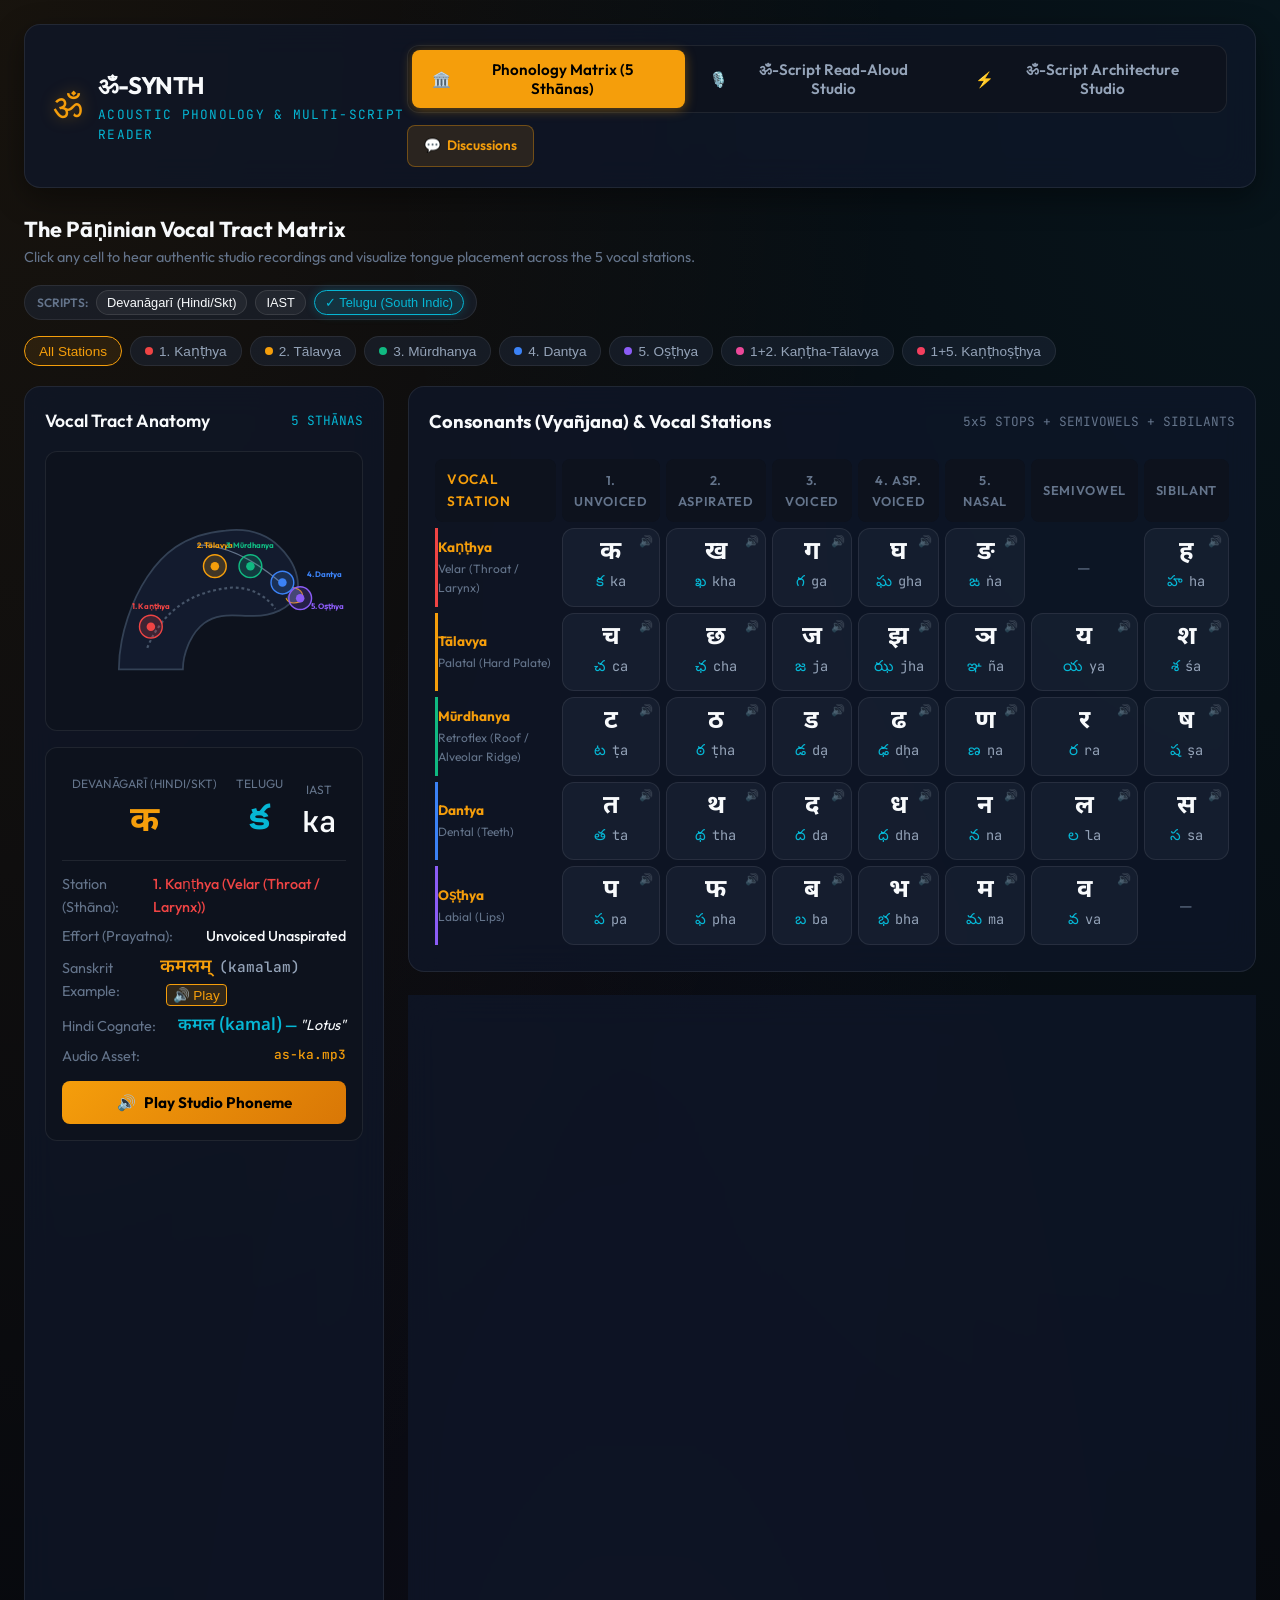
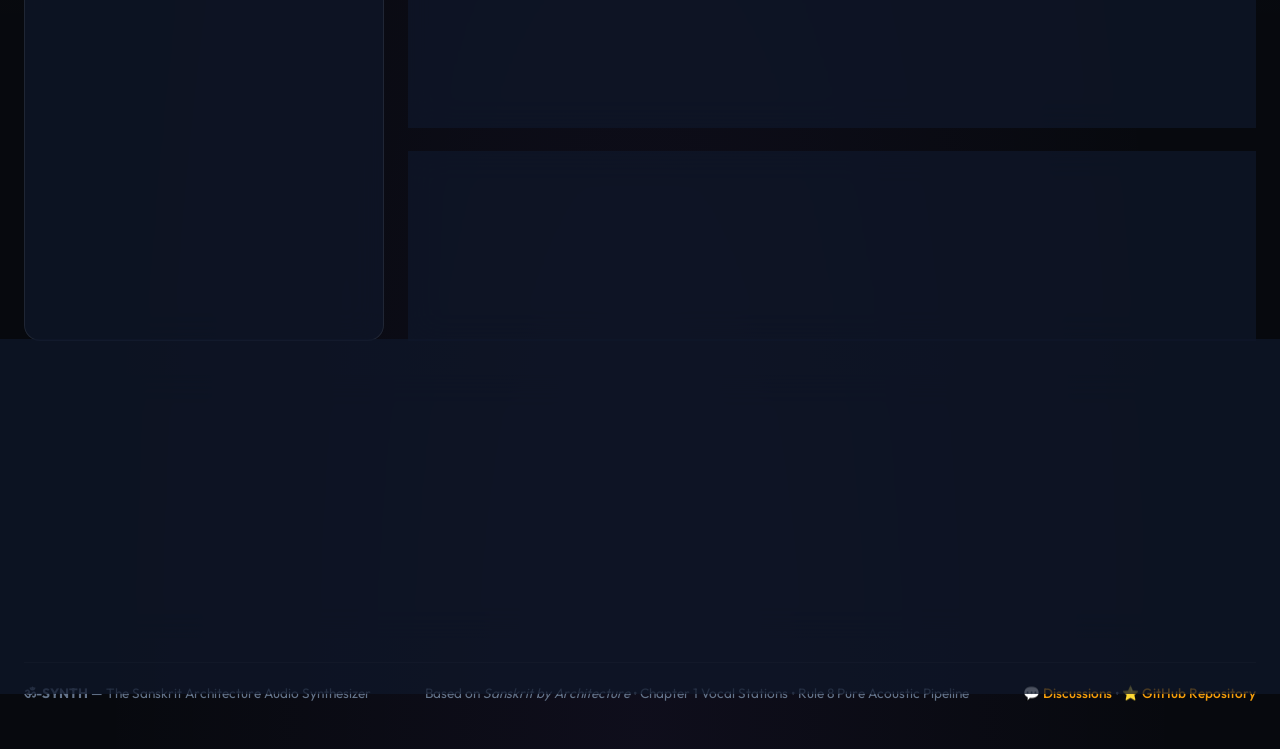
==== index.html @ 2d3863fd "Standardize multi-script ribbons to pure middle dot (·) matching ॐ-Script book specification" ====
<!DOCTYPE html>
<html lang="en">
<head>
  <meta charset="UTF-8">
  <meta name="viewport" content="width=device-width, initial-scale=1.0">
  <title>ॐ-SYNTH // The Sanskrit Acoustic Synthesizer & Multi-Script Studio</title>
  <meta name="description" content="State-of-the-art interactive Sanskrit Phonology Matrix and ॐ-Script Read-Aloud Speech Synthesizer with real-time Devanāgarī, Telugu, IAST, English, and Hindi synchrony.">
  <link rel="icon" type="image/svg+xml" href="data:image/svg+xml,<svg xmlns='http://www.w3.org/2000/svg' viewBox='0 0 100 100'><rect width='100' height='100' rx='20' fill='%230a0e17'/><text x='50%' y='68%' font-size='56' text-anchor='middle' fill='%23f59e0b' font-family='sans-serif' font-weight='bold'>ॐ</text></svg>">
  <meta property="og:type" content="website">
  <meta property="og:title" content="ॐ-SYNTH // The Sanskrit Acoustic Synthesizer">
  <meta property="og:description" content="Interactive Pāṇinian Phonology Matrix and continuous ॐ-Script Read-Aloud Speech Synthesizer with real-time multi-script synchrony.">
  <meta property="og:image" content="qr_om_synth_300dpi.png">
  <meta name="twitter:card" content="summary_large_image">
  <link rel="manifest" href="manifest.json">
  <meta name="theme-color" content="#f59e0b">
  <link rel="stylesheet" href="style.css?v=2.3.3">
</head>

<body>

  <div class="app-container">

    <!-- Top Navigation Header -->
    <header class="app-header">
      <div class="brand-wrapper">
        <div class="brand-symbol">ॐ</div>
        <div>
          <h1 class="brand-title">ॐ-SYNTH</h1>
          <div class="brand-tag">Acoustic Phonology & Multi-Script Reader</div>
        </div>
      </div>

      <!-- Mode Switcher & Community Discussions -->
      <div class="header-nav-group">
        <nav class="nav-tabs" aria-label="App Navigation">
          <button class="tab-btn active" data-target="matrix-panel" id="tab-matrix-btn">
            <span>🏛️</span> Phonology Matrix (5 Sthānas)
          </button>
          <button class="tab-btn" data-target="studio-panel" id="tab-studio-btn">
            <span>🎙️</span> ॐ-Script Read-Aloud Studio
          </button>
          <button class="tab-btn" data-target="translator-panel" id="tab-translator-btn">
            <span>⚡</span> ॐ-Script Architecture Studio
          </button>
        </nav>
        <a href="#community-section" class="community-header-link" title="Jump to Community Discussions & Reader Feedback">
          <span>💬</span> Discussions
        </a>
      </div>
    </header>

    <!-- ===================================================================== -->
    <!-- MODE 1: PHONOLOGY MATRIX & VOCAL TRACT                                -->
    <!-- ===================================================================== -->
    <main id="matrix-panel" class="tab-panel active">
      
      <!-- Sthāna Filter Bar & Script Display Toggles -->
      <div class="matrix-header-bar">
        <div>
          <h2 style="font-size: 1.35rem; font-weight: 700;">The Pāṇinian Vocal Tract Matrix</h2>
          <p style="color: var(--text-dim); font-size: 0.9rem;">
            Click any cell to hear authentic studio recordings and visualize tongue placement across the 5 vocal stations.
          </p>
        </div>

        <div style="display: flex; gap: 16px; align-items: center; flex-wrap: wrap;">
          <!-- Script Display Toggles -->
          <div class="script-toggle-group">
            <span style="font-size: 0.75rem; color: var(--text-dim); font-weight: 600; text-transform: uppercase;">Scripts:</span>
            <button class="script-chip locked active">Devanāgarī (Hindi/Skt)</button>
            <button class="script-chip locked active">IAST</button>
            <button class="script-chip toggle active" id="toggle-telugu-btn">
              <span id="telugu-toggle-check">✓</span> Telugu (South Indic)
            </button>
          </div>

          <div class="sthana-filters" id="sthana-filters-container">
            <!-- Populated by app.js -->
          </div>
        </div>
      </div>

      <!-- Main Matrix Two-Column Grid -->
      <div class="matrix-layout-grid">
        
        <!-- Left: Anatomical Visualizer & Selected Phoneme HUD -->
        <aside class="anatomy-card">
          <div class="anatomy-header">
            <h3 class="anatomy-title">Vocal Tract Anatomy</h3>
            <span style="font-size: 0.8rem; color: var(--accent-cyan); font-family: var(--font-mono);">5 STHĀNAS</span>
          </div>

          <!-- Interactive SVG Stage -->
          <div class="vocal-tract-stage" id="vocal-tract-stage">
            <!-- Rendered by app.js -->
          </div>

          <!-- Active Phoneme Inspector -->
          <div class="selected-phoneme-hud">
            <div class="hud-glyphs">
              <div class="glyph-badge">
                <div class="glyph-label">Devanāgarī (Hindi/Skt)</div>
                <div class="glyph-val-deva" id="hud-val-deva">क</div>
              </div>
              <div class="glyph-badge" id="hud-telugu-badge">
                <div class="glyph-label">Telugu</div>
                <div class="glyph-val-telugu" id="hud-val-telugu">క</div>
              </div>
              <div class="glyph-badge">
                <div class="glyph-label">IAST</div>
                <div class="glyph-val-iast" id="hud-val-iast">ka</div>
              </div>
            </div>

            <div class="hud-details">
              <div class="hud-row">
                <span class="hud-k">Station (Sthāna):</span>
                <span class="hud-v" id="hud-sthana-name">1. Kaṇṭhya</span>
              </div>
              <div class="hud-row">
                <span class="hud-k">Effort (Prayatna):</span>
                <span class="hud-v" id="hud-phoneme-type">Unvoiced Unaspirated</span>
              </div>
              <div class="hud-row" id="hud-skt-word-row" style="display:none; align-items:center;">
                <span class="hud-k">Sanskrit Example:</span>
                <span class="hud-v" id="hud-example-skt"></span>
              </div>
              <div class="hud-row" id="hud-hindi-word-row" style="display:none; align-items:center;">
                <span class="hud-k">Hindi Cognate:</span>
                <span class="hud-v" id="hud-example-hindi" style="color:var(--accent-cyan);font-weight:600;"></span>
              </div>
              <div class="hud-row">
                <span class="hud-k">Audio Asset:</span>
                <span class="hud-v" id="hud-audio-file" style="font-family:var(--font-mono);font-size:0.8rem;color:var(--accent-saffron);">as-ka.mp3</span>
              </div>
            </div>

            <button class="play-sound-btn" id="hud-play-btn">
              <span>🔊</span> Play Studio Phoneme
            </button>
          </div>
        </aside>


        <!-- Right: Tables Section -->
        <section class="tables-wrapper">
          
          <!-- Consonants (Sparśa & Antaḥstha & Ūṣman) -->
          <div class="table-card">
            <div class="table-title-row">
              <h3 class="table-title">Consonants (Vyañjana) & Vocal Stations</h3>
              <span style="font-size: 0.8rem; color: var(--text-dim); font-family: var(--font-mono);">5x5 STOPS + SEMIVOWELS + SIBILANTS</span>
            </div>
            <table class="phonology-table">
              <thead>
                <tr>
                  <th class="station-cell-header">Vocal Station</th>
                  <th>1. Unvoiced</th>
                  <th>2. Aspirated</th>
                  <th>3. Voiced</th>
                  <th>4. Asp. Voiced</th>
                  <th>5. Nasal</th>
                  <th>Semivowel</th>
                  <th>Sibilant</th>
                </tr>
              </thead>
              <tbody id="consonants-table-body">
                <!-- Rendered by app.js -->
              </tbody>
            </table>
          </div>

          <!-- Vowels Table (Svara) -->
          <div class="table-card">
            <div class="table-title-row">
              <h3 class="table-title">Vowels (Svara) & Diphthongs</h3>
              <span style="font-size: 0.8rem; color: var(--text-dim); font-family: var(--font-mono);">SHORT (HRASVA) & LONG (DĪRGHA)</span>
            </div>
            <table class="phonology-table">
              <thead>
                <tr>
                  <th class="station-cell-header">Articulation Point</th>
                  <th>Short (1 Mātrā)</th>
                  <th>Long (2 Mātrās)</th>
                </tr>
              </thead>
              <tbody id="vowels-table-body">
                <!-- Rendered by app.js -->
              </tbody>
            </table>
          </div>

          <!-- Modifiers (Ayogavāhas) -->
          <div class="table-card">
            <div class="table-title-row">
              <h3 class="table-title">Acoustic Modifiers (Ayogavāha)</h3>
              <span style="font-size: 0.8rem; color: var(--text-dim); font-family: var(--font-mono);">RESONANCES</span>
            </div>
            <div id="modifiers-container" style="display: flex; gap: 16px;">
              <!-- Rendered by app.js -->
            </div>
          </div>

        </section>

      </div>
    </main>

    <!-- ===================================================================== -->
    <!-- MODE 2: ॐ-SCRIPT READ-ALOUD STUDIO (KARAOKE SYNTHESIZER)              -->
    <!-- ===================================================================== -->
    <main id="studio-panel" class="tab-panel">
      
      <div class="studio-grid">

        <!-- Left: Control & Input Panel -->
        <aside class="studio-control-card">
          
          <div class="form-group">
            <label class="form-label" for="preset-select">Canonical Presets (Book Chapters)</label>
            <select class="preset-select" id="preset-select">
              <!-- Populated by app.js -->
            </select>
          </div>

          <div class="form-group">
            <label class="form-label" for="om-input-textarea">
              ॐ-Script Input (Carrier Waves + Segmented Morphemes)
            </label>
            <textarea 
              class="om-textarea" 
              id="om-input-textarea" 
              spellcheck="false"
              placeholder="Enter ॐ-script... e.g. him nar·aḥ hūṃ van·am OM gam·ti ॥"
            ></textarea>
          </div>

          <!-- Audio Controls -->
          <div class="audio-controls-row">
            <button class="btn-primary" id="studio-play-btn">
              <span>▶</span> Read Out Loud
            </button>
            <button class="btn-secondary" id="studio-stop-btn">
              <span>⏹</span> Stop
            </button>
          </div>

          <!-- Voice & Mode Selection -->
          <div class="form-group">
            <label class="form-label" for="voice-select">Vocalist Voice (Male / Female)</label>
            <select class="preset-select" id="voice-select">
              <!-- Populated by app.js with [👨 Male] and [👩 Female] badges -->
            </select>
          </div>

          <div class="form-group" style="margin-top: 8px;">
            <label class="form-label" for="gender-select">Vocal Timbre / Gender Tuning</label>
            <select class="preset-select" id="gender-select">
              <option value="auto">🎙️ Automatic Timbre Detection</option>
              <option value="male">👨 Male Vedic Chanting (Deep Resonance · 0.82x)</option>
              <option value="female">👩 Female Vedic Chanting (Clear Harmonic · 1.12x)</option>
            </select>
          </div>

          <!-- Flow & Engine Selection -->
          <div class="form-group">
            <label class="form-label" for="engine-mode-select">Audio Flow / Buffering</label>
            <select class="preset-select" id="engine-mode-select">
              <option value="buffered">🌊 Buffered Stream (Continuous, Super Smooth & Connected)</option>
              <option value="step">⏱️ Step-by-Step Pacing (Discrete Word Analysis)</option>
            </select>
          </div>

          <div class="form-group">
            <label class="form-label" for="bija-mode-select">Carrier Wave (Bīja) Style</label>
            <select class="preset-select" id="bija-mode-select">
              <option value="human">🎙️ Vedic Human Chanting (Voice + Singing Bowl Resonance)</option>
              <option value="bell">🔔 Acoustic Tibetan Singing Bowl (Meditative Chimes)</option>
              <option value="mute">🔇 Speech Only (Bījas Paused / Muted)</option>
            </select>
          </div>


          <!-- Speed & Synthesis Tuning -->
          <div class="sliders-group">
            <div class="slider-row">
              <span style="color:var(--text-muted);font-weight:600;">Pacing / Rate:</span>
              <input type="range" class="slider-input" id="speed-slider" min="0.6" max="1.4" step="0.1" value="1.0">
              <span id="speed-val" style="font-family:var(--font-mono);color:var(--accent-saffron);width:36px;text-align:right;">1.0x</span>
            </div>
            <div class="slider-row" style="margin-top: 8px;">
              <span style="color:var(--text-muted);font-weight:600;">Pitch / Timbre:</span>
              <input type="range" class="slider-input" id="pitch-slider" min="0.5" max="1.3" step="0.05" value="0.85">
              <span id="pitch-val" style="font-family:var(--font-mono);color:var(--accent-cyan);width:36px;text-align:right;">0.85x</span>
            </div>
          </div>


          <!-- Carrier Waves Acoustic Legend -->
          <div class="carrier-legend">
            <div style="font-weight: 600; color: var(--text-muted); text-transform: uppercase; font-size: 0.75rem;">
              Procedural Web Audio Breath Oscillators:
            </div>
            <div class="carrier-chip-row">
              <div class="carrier-tag him">him: 150ms Breath</div>
              <div class="carrier-tag hum">hūṃ: 216Hz Drone</div>
              <div class="carrier-tag om">OM: 136.1Hz Cosmic Chime</div>
              <div class="carrier-tag halt">॥: Bell Halt</div>
            </div>
            <div style="font-weight: 600; color: var(--text-dim); text-transform: uppercase; font-size: 0.72rem; margin-top: 10px;">
              Rhythmic Cadence Delimiters:
            </div>
            <div class="carrier-chip-row" style="margin-top: 4px;">
              <div class="carrier-tag" style="border-style:dotted;" title="Staccato flick: 0.5x duration">. (him.) ½ Mātrā</div>
              <div class="carrier-tag" style="border-style:dashed;" title="Breath wave hold: 1.6x - 2.5x duration">- / ~ Wave Hold</div>
              <div class="carrier-tag" style="border-style:solid;" title="Avagraha multiplier: 2.0x, 3.0x duration">ऽ (हूँऽऽ) Avagraha</div>
            </div>
          </div>

        </aside>

        <!-- Right: Real-Time Multi-Script Karaoke HUD -->
        <section class="karaoke-display-card">
          
          <div class="hud-title-bar">
            <h3 class="hud-title">
              <span>📡</span> Real-Time Multi-Script Karaoke HUD
            </h3>
            <span class="playback-status-badge" id="playback-status-badge">STANDBY</span>
          </div>

          <!-- Ribbon 1: ॐ-Script Blueprint -->
          <div class="ribbon-section">
            <div class="ribbon-label">
              <span>1. ॐ-Script Mathematical Blueprint (Track Separation)</span>
              <span style="color:var(--accent-saffron);">RULE 8: ZERO SANDHI</span>
            </div>
            <div class="ribbon-tokens" id="ribbon-om-tokens"></div>
          </div>

          <!-- Ribbon 2: Devanāgarī Surface Script -->
          <div class="ribbon-section">
            <div class="ribbon-label">
              <span>2. Devanāgarī Script (Surface Form)</span>
              <span style="color:var(--text-dim);">CLASSICAL SANSKRIT</span>
            </div>
            <div class="ribbon-tokens" id="ribbon-deva-tokens"></div>
          </div>

          <!-- Ribbon 3: Telugu Surface Script -->
          <div class="ribbon-section">
            <div class="ribbon-label">
              <span>3. Telugu Script (No Vattulu Clusters)</span>
              <span style="color:var(--accent-cyan);">SOUTH INDIC INTERFACE</span>
            </div>
            <div class="ribbon-tokens" id="ribbon-telugu-tokens"></div>
          </div>

          <!-- Ribbon 4: Roman IAST Script -->
          <div class="ribbon-section">
            <div class="ribbon-label">
              <span>4. Roman IAST Phonetic Alignment</span>
              <span style="color:var(--text-dim);">INTERNATIONAL PHONETICS</span>
            </div>
            <div class="ribbon-tokens" id="ribbon-iast-tokens"></div>
          </div>

          <!-- Syntactic Grammar Roles -->
          <div class="ribbon-section">
            <div class="ribbon-label">
              <span>5. Syntactic Role Parser (Pāṇinian Kāraka Spine)</span>
              <span style="color:var(--accent-emerald);">GRAMMAR DECODER</span>
            </div>
            <div class="syntax-roles-container" id="syntax-roles-container"></div>
          </div>

          <!-- Fluent English Translation -->
          <div class="ribbon-section">
            <div class="ribbon-label">
              <span>6. Fluent English Translation</span>
              <span style="color:var(--text-dim);">SVO BRIDGE</span>
            </div>
            <div class="fluent-box" id="fluent-english-box"></div>
          </div>

          <!-- Modern Hindi SOV Translation -->
          <div class="ribbon-section">
            <div class="ribbon-label">
              <span>7. Modern Hindi Translation</span>
              <span style="color:var(--accent-cyan);">SOV SYNTHESIS</span>
            </div>
            <div class="fluent-box hindi" id="fluent-hindi-box"></div>
          </div>

        </section>

      </div>

    </main>

    <!-- ===================================================================== -->
    <!-- MODE 3: ॐ-SCRIPT ARCHITECTURE & TRANSLATION STUDIO                   -->
    <!-- ===================================================================== -->
    <main id="translator-panel" class="tab-panel">

      <!-- Header Bar -->
      <div class="matrix-header-bar">
        <div>
          <h2 style="font-size: 1.35rem; font-weight: 700;">Universal Language → ॐ-Script Architecture Studio</h2>
          <p style="color: var(--text-dim); font-size: 0.9rem;">
            Deterministic, offline compiler into ॐ-Script without external LLMs. Inspect internal Pāṇinian Kāraka role tags, customize interactively, and synthesize real-time voice & singing bowl audio.
          </p>
        </div>
        <div style="display: flex; gap: 12px; align-items: center;">
          <span class="status-indicator-chip" id="lexicon-status-badge">
            <span class="pulse-dot"></span> 9,400+ Root Lexicon Active
          </span>
        </div>
      </div>

      <!-- Studio Grid Layout -->
      <div class="studio-grid">
        <!-- Left: Source Language Input & Controls -->
        <aside class="studio-controls">
          <div class="controls-card-header">
            <h3 class="controls-title">Source Translation Engine</h3>
            <span style="font-size: 0.75rem; color: var(--accent-emerald); font-family: var(--font-mono); font-weight: 600;">OFFLINE AST</span>
          </div>

          <!-- Source Language Selector -->
          <div class="form-group">
            <label class="form-label" for="translator-source-lang">Source Language</label>
            <select class="preset-select" id="translator-source-lang">
              <option value="english">🇺🇸 English (Natural Language → ॐ-Script)</option>
              <option value="classical">🇮🇳 Classical Sanskrit (IAST Inflections → ॐ-Script)</option>
            </select>
          </div>

          <!-- Quick Preset Examples -->
          <div class="form-group">
            <label class="form-label">Example Blueprints</label>
            <div class="preset-chip-grid" id="translator-presets-container">
              <button class="example-chip" data-text="The king protects the forest.">King & Forest</button>
              <button class="example-chip" data-text="The hero struck the demon with an arrow.">Hero's Arrow</button>
              <button class="example-chip" data-text="The dark army destroyed the vast city.">Dark Army</button>
              <button class="example-chip" data-text="I will see Krishna.">1st Person Future</button>
              <button class="example-chip" data-text="rāmaḥ vanaṃ gacchati">Classical Sanskrit</button>
            </div>
          </div>

          <!-- Input Textarea -->
          <div class="form-group">
            <label class="form-label" for="translator-input-text">Input Sentence</label>
            <textarea id="translator-input-text" class="preset-select" style="height: 100px; resize: vertical; font-family: var(--font-main); line-height: 1.4; padding: 10px;" placeholder="Type an English or Classical Sanskrit sentence...">The king protects the forest.</textarea>
          </div>

          <!-- Action Buttons -->
          <div style="display: flex; gap: 10px; margin-top: 10px;">
            <button class="action-btn play-btn" id="translator-compile-btn" style="flex: 1;">
              <span>⚡</span> Compile ॐ-Script
            </button>
            <button class="action-btn reset-btn" id="translator-clear-btn" style="width: auto; padding: 0 16px;">
              <span>↺</span>
            </button>
          </div>

          <!-- Audio Carrier Settings -->
          <div style="margin-top: 20px; border-top: 1px solid var(--border-subtle); padding-top: 16px;">
            <div class="form-group">
              <label class="form-label" for="translator-voice-select">Vocalist Voice (Male / Female)</label>
              <select class="preset-select" id="translator-voice-select">
                <!-- Populated dynamically with [👨 Male] and [👩 Female] badges -->
              </select>
            </div>

            <div class="form-group" style="margin-top: 8px;">
              <label class="form-label" for="translator-gender-select">Vocal Timbre / Gender Tuning</label>
              <select class="preset-select" id="translator-gender-select">
                <option value="auto">🎙️ Automatic Timbre Detection</option>
                <option value="male">👨 Male Vedic Chanting (Deep Resonance · 0.82x)</option>
                <option value="female">👩 Female Vedic Chanting (Clear Harmonic · 1.12x)</option>
              </select>
            </div>

            <div class="form-group" style="margin-top: 8px;">
              <label class="form-label" for="translator-carrier-style">Synthesis Carrier Wave</label>
              <select class="preset-select" id="translator-carrier-style">
                <option value="human">🎙️ Human Vedic Voice + Singing Bowl</option>
                <option value="bell">🔔 Tibetan Singing Bowl Drone (136.1 Hz + 216 Hz)</option>
                <option value="mute">🔇 Speech Only (Bījas Paused)</option>
              </select>
            </div>

            <button class="action-btn" id="translator-chant-btn" style="background: linear-gradient(135deg, var(--accent-saffron), var(--accent-amber)); color: #000; font-weight: 700; width: 100%; justify-content: center; margin-top: 10px;">
              <span>🎙️</span> Chant ॐ-Script Aloud
            </button>
          </div>
        </aside>

        <!-- Right: Interactive AST Board & Multi-Script Output -->
        <section class="karaoke-display-card">
          <div class="hud-title-bar">
            <h3 class="hud-title">
              <span>🧩</span> Interactive Pāṇinian Kāraka Workbench
            </h3>
            <span class="playback-status-badge" id="translator-status-badge">READY</span>
          </div>

          <!-- Interactive Word & Tag Chips -->
          <div class="ribbon-section">
            <div class="ribbon-label">
              <span>1. Morpho-Syntactic AST Chips (Click any badge to override role)</span>
              <span style="color:var(--accent-saffron);">INTERACTIVE CPU</span>
            </div>
            <div class="interactive-chips-wrapper" id="interactive-chips-container">
              <!-- Filled dynamically by om-compiler.js / app.js -->
            </div>
          </div>

          <!-- Compiled ॐ-Script Output Ribbon -->
          <div class="ribbon-section">
            <div class="ribbon-label">
              <span>2. Compiled ॐ-Script (Two-Track Architecture)</span>
              <div style="display: flex; gap: 8px;">
                <button class="script-mini-btn active" data-script="iast" id="trans-btn-iast">IAST</button>
                <button class="script-mini-btn" data-script="deva" id="trans-btn-deva">Devanāgarī</button>
                <button class="script-mini-btn" data-script="telugu" id="trans-btn-telugu">Telugu</button>
              </div>
            </div>
            <div class="om-compiled-box" id="om-compiled-output">
              <!-- Two-Track highlighted text -->
            </div>
            <div style="display: flex; justify-content: flex-end; gap: 10px; margin-top: 8px;">
              <button class="mini-tool-btn" id="btn-copy-om">📋 Copy ॐ-Script</button>
              <button class="mini-tool-btn" id="btn-send-to-studio">↗️ Send to Read-Aloud Studio</button>
            </div>
          </div>

          <!-- Two-Track Acoustic Legend -->
          <div class="ribbon-section">
            <div class="ribbon-label">
              <span>3. Acoustic Carrier Protocol (Rule 8: Sandhi Banned)</span>
              <span style="color:var(--accent-cyan);">BĪJA SIGNAL CHAIN</span>
            </div>
            <div class="carrier-chip-row" style="margin-top: 6px;">
              <div class="carrier-tag him">ATHA / him: Breath Carrier Inhale & Adjective Bond</div>
              <div class="carrier-tag hum">hūṃऽऽ: Sustained Clause Hold (2-3 Mātrās)</div>
              <div class="carrier-tag om">OM: Threshold Lock (136.1 Hz Cosmic Hum)</div>
              <div class="carrier-tag halt">॥: Svāhā Pulmonary Flush</div>
            </div>
          </div>

          <!-- Reverse Translation Bridge Verification -->
          <div class="ribbon-section">
            <div class="ribbon-label">
              <span>4. Deterministic English & Hindi Verification</span>
              <span style="color:var(--text-dim);">LEVEL 4 & 5 BRIDGES</span>
            </div>
            <div style="display: grid; grid-template-columns: 1fr 1fr; gap: 12px; margin-top: 6px;">
              <div class="fluent-box" id="translator-reconstructed-english" style="font-size: 0.95rem;"></div>
              <div class="fluent-box hindi" id="translator-reconstructed-hindi" style="font-size: 0.95rem;"></div>
            </div>
          </div>

        </section>
      </div>
    </main>

    <!-- Community Discussions & Reader Feedback Section -->
    <section class="community-card" id="community-section">
      <div class="community-header">
        <div class="community-title-wrap">
          <span class="community-icon">💬</span>
          <div>
            <h3 class="community-title">Community Discussions & Reader Feedback</h3>
            <p class="community-subtitle">
              Have questions about pronunciation, sentence architecture, or rule proofs? Connect with readers and linguists.
            </p>
          </div>
        </div>
        <div class="community-actions">
          <a href="https://github.com/om-script/Om-Script/discussions" target="_blank" rel="noopener noreferrer" class="btn-community-primary">
            <span>💬</span> Open GitHub Discussions
          </a>
          <a href="https://github.com/om-script/Om-Script/issues/new" target="_blank" rel="noopener noreferrer" class="btn-community-secondary">
            <span>🐛</span> Report an Issue / Errata
          </a>
        </div>
      </div>

      <!-- Embedded Giscus Live Comments Container -->
      <div class="giscus-wrapper">
        <div class="giscus"></div>
      </div>
    </section>

    <!-- Footer -->
    <footer class="app-footer">
      <div>
        <strong>ॐ-SYNTH</strong> &mdash; The Sanskrit Architecture Audio Synthesizer
      </div>
      <div>
        Based on <em>Sanskrit by Architecture</em> &bull; Chapter 1 Vocal Stations &bull; Rule 8 Pure Acoustic Pipeline
      </div>
      <div class="footer-links">
        <a href="https://github.com/om-script/Om-Script/discussions" target="_blank" rel="noopener noreferrer">💬 Discussions</a>
        &bull;
        <a href="https://github.com/om-script/Om-Script" target="_blank" rel="noopener noreferrer">⭐ GitHub Repository</a>
      </div>
    </footer>

  </div>

  <!-- Application Scripts -->
  <script src="phonology-data.js?v=2.3.3"></script>
  <script src="om-bridge.js?v=2.3.3"></script>
  <script src="om-compiler.js?v=2.3.3"></script>
  <script src="om-audio.js?v=2.3.3"></script>
  <script src="app.js?v=2.3.3"></script>

  <!-- Giscus Community Comments Loader -->
  <script src="https://giscus.app/client.js"
          data-repo="om-script/Om-Script"
          data-repo-id="R_kgDOVQqgWA"
          data-category="General"
          data-mapping="pathname"
          data-strict="0"
          data-reactions-enabled="1"
          data-emit-metadata="0"
          data-input-position="top"
          data-theme="dark_dimmed"
          data-lang="en"
          data-loading="lazy"
          crossorigin="anonymous"
          async>
  </script>

</body>
</html>
---- style.css ----
/* ==========================================================================
   ॐ-SYNTH (Om-Synth) // Advanced Sanskrit Phonology & Speech Studio
   Design System: Obsidian Glassmorphism, Saffron Glow & Precision Typography
   ========================================================================== */

@import url('https://fonts.googleapis.com/css2?family=Outfit:wght@300;400;500;600;700;800&family=JetBrains+Mono:wght@400;600&family=Noto+Sans+Devanagari:wght@400;600;700&family=Noto+Sans+Telugu:wght@400;600;700&display=swap');

:root {
  --bg-primary: #07090e;
  --bg-secondary: #0d121d;
  --bg-glass: rgba(15, 23, 42, 0.75);
  --bg-card: rgba(30, 41, 59, 0.5);
  --bg-card-hover: rgba(51, 65, 85, 0.6);
  --border-subtle: rgba(255, 255, 255, 0.08);
  --border-glow: rgba(245, 158, 11, 0.35);
  
  --accent-saffron: #f59e0b;
  --accent-saffron-glow: rgba(245, 158, 11, 0.4);
  --accent-amber: #d97706;
  --accent-cyan: #06b6d4;
  --accent-purple: #8b5cf6;
  --accent-emerald: #10b981;
  --accent-crimson: #ef4444;

  --text-main: #f8fafc;
  --text-muted: #94a3b8;
  --text-dim: #64748b;
  
  --font-main: 'Outfit', -apple-system, BlinkMacSystemFont, sans-serif;
  --font-mono: 'JetBrains Mono', monospace;
  --font-deva: 'Noto Sans Devanagari', sans-serif;
  --font-telugu: 'Noto Sans Telugu', sans-serif;

  --radius-lg: 16px;
  --radius-md: 12px;
  --radius-sm: 8px;
  --shadow-glow: 0 0 25px rgba(245, 158, 11, 0.15);
  --transition-smooth: all 0.25s cubic-bezier(0.16, 1, 0.3, 1);
}

* {
  box-sizing: border-box;
  margin: 0;
  padding: 0;
}

body {
  background-color: var(--bg-primary);
  background-image: 
    radial-gradient(at 0% 0%, rgba(245, 158, 11, 0.07) 0px, transparent 50%),
    radial-gradient(at 100% 0%, rgba(6, 182, 212, 0.07) 0px, transparent 50%),
    radial-gradient(at 50% 100%, rgba(139, 92, 246, 0.06) 0px, transparent 60%);
  color: var(--text-main);
  font-family: var(--font-main);
  min-height: 100vh;
  line-height: 1.6;
  overflow-x: hidden;
}

/* Scrollbar */
::-webkit-scrollbar {
  width: 8px;
  height: 8px;
}
::-webkit-scrollbar-track {
  background: var(--bg-primary);
}
::-webkit-scrollbar-thumb {
  background: var(--border-subtle);
  border-radius: 4px;
}
::-webkit-scrollbar-thumb:hover {
  background: var(--accent-saffron);
}

/* Layout */
.app-container {
  max-width: 1440px;
  margin: 0 auto;
  padding: 24px;
  display: flex;
  flex-direction: column;
  gap: 24px;
}

/* Header */
.app-header {
  display: flex;
  justify-content: space-between;
  align-items: center;
  padding: 20px 28px;
  background: var(--bg-glass);
  backdrop-filter: blur(16px);
  border: 1px solid var(--border-subtle);
  border-radius: var(--radius-lg);
  box-shadow: 0 10px 30px rgba(0, 0, 0, 0.4);
}

.brand-wrapper {
  display: flex;
  align-items: center;
  gap: 16px;
}

.brand-symbol {
  font-size: 2.2rem;
  color: var(--accent-saffron);
  text-shadow: 0 0 16px var(--accent-saffron-glow);
  line-height: 1;
}

.brand-title {
  font-size: 1.5rem;
  font-weight: 700;
  letter-spacing: -0.02em;
  color: var(--text-main);
}

.brand-tag {
  font-size: 0.8rem;
  color: var(--accent-cyan);
  font-family: var(--font-mono);
  text-transform: uppercase;
  letter-spacing: 0.1em;
}

/* Navigation Tabs */
.nav-tabs {
  display: flex;
  background: var(--bg-secondary);
  padding: 4px;
  border-radius: var(--radius-md);
  border: 1px solid var(--border-subtle);
  gap: 4px;
}

.tab-btn {
  background: transparent;
  border: none;
  color: var(--text-muted);
  font-family: var(--font-main);
  font-size: 0.95rem;
  font-weight: 600;
  padding: 10px 20px;
  border-radius: var(--radius-sm);
  cursor: pointer;
  transition: var(--transition-smooth);
  display: flex;
  align-items: center;
  gap: 8px;
}

.tab-btn:hover {
  color: var(--text-main);
}

.tab-btn.active {
  background: var(--accent-saffron);
  color: #000;
  box-shadow: 0 2px 12px var(--accent-saffron-glow);
}

/* Main Content Panels */
.tab-panel {
  display: none;
  animation: fadeIn 0.3s ease-out;
}
.tab-panel.active {
  display: block;
}

@keyframes fadeIn {
  from { opacity: 0; transform: translateY(6px); }
  to { opacity: 1; transform: translateY(0); }
}

/* ==========================================================================
   MODE 1: VOCAL TRACT & PHONOLOGY MATRIX
   ========================================================================== */

.matrix-header-bar {
  display: flex;
  justify-content: space-between;
  align-items: center;
  margin-bottom: 20px;
  flex-wrap: wrap;
  gap: 16px;
}

.script-toggle-group {
  display: flex;
  align-items: center;
  gap: 8px;
  background: var(--bg-card);
  border: 1px solid var(--border-subtle);
  padding: 4px 12px;
  border-radius: 24px;
}

.script-chip {
  background: transparent;
  border: 1px solid transparent;
  color: var(--text-muted);
  padding: 4px 10px;
  border-radius: 16px;
  font-size: 0.8rem;
  font-weight: 500;
  transition: var(--transition-smooth);
  user-select: none;
}

.script-chip.locked {
  cursor: default;
  color: var(--text-main);
  background: rgba(255, 255, 255, 0.05);
  border-color: rgba(255, 255, 255, 0.1);
}

.script-chip.toggle {
  cursor: pointer;
  border-color: var(--border-subtle);
}

.script-chip.toggle:hover {
  border-color: var(--accent-cyan);
  color: var(--accent-cyan);
}

.script-chip.toggle.active {
  background: rgba(6, 182, 212, 0.15);
  border-color: var(--accent-cyan);
  color: var(--accent-cyan);
  box-shadow: 0 0 10px rgba(6, 182, 212, 0.25);
}

.sthana-filters {
  display: flex;
  gap: 8px;
  flex-wrap: wrap;
}

.sthana-chip {
  background: var(--bg-card);
  border: 1px solid var(--border-subtle);
  color: var(--text-muted);
  padding: 6px 14px;
  border-radius: 20px;
  font-size: 0.85rem;
  font-weight: 500;
  cursor: pointer;
  transition: var(--transition-smooth);
  display: flex;
  align-items: center;
  gap: 6px;
}

.sthana-chip:hover, .sthana-chip.active {
  border-color: var(--accent-saffron);
  color: var(--accent-saffron);
  background: rgba(245, 158, 11, 0.1);
}

.sthana-indicator {
  width: 8px;
  height: 8px;
  border-radius: 50%;
}

/* Two-column layout: Anatomical Graphic + Phoneme Matrix */
.matrix-layout-grid {
  display: grid;
  grid-template-columns: 360px 1fr;
  gap: 24px;
}

@media (max-width: 1080px) {
  .matrix-layout-grid {
    grid-template-columns: 1fr;
  }
}

/* Anatomical Visualizer Card */
.anatomy-card {
  background: var(--bg-glass);
  backdrop-filter: blur(16px);
  border: 1px solid var(--border-subtle);
  border-radius: var(--radius-lg);
  padding: 20px;
  display: flex;
  flex-direction: column;
  gap: 16px;
}

.anatomy-header {
  display: flex;
  justify-content: space-between;
  align-items: center;
}

.anatomy-title {
  font-size: 1.1rem;
  font-weight: 600;
}

.vocal-tract-stage {
  position: relative;
  width: 100%;
  height: 280px;
  background: var(--bg-secondary);
  border-radius: var(--radius-md);
  border: 1px solid var(--border-subtle);
  overflow: hidden;
  display: flex;
  justify-content: center;
  align-items: center;
}

.vocal-tract-svg {
  width: 90%;
  height: 90%;
}

.sthana-marker {
  cursor: pointer;
  transition: transform 0.2s ease;
}
.sthana-marker:hover {
  transform: scale(1.15);
}
.sthana-marker.active circle {
  filter: drop-shadow(0 0 8px currentColor);
}

/* Selected Phoneme HUD */
.selected-phoneme-hud {
  background: var(--bg-secondary);
  border: 1px solid var(--border-subtle);
  border-radius: var(--radius-md);
  padding: 16px;
  display: flex;
  flex-direction: column;
  gap: 12px;
}

.hud-glyphs {
  display: flex;
  justify-content: space-around;
  align-items: center;
  padding: 10px 0;
  border-bottom: 1px solid var(--border-subtle);
}

.glyph-badge {
  text-align: center;
}

.glyph-label {
  font-size: 0.75rem;
  color: var(--text-dim);
  text-transform: uppercase;
}

.glyph-val-deva {
  font-family: var(--font-deva);
  font-size: 2.2rem;
  font-weight: 700;
  color: var(--accent-saffron);
}

.glyph-val-telugu {
  font-family: var(--font-telugu);
  font-size: 2.2rem;
  font-weight: 700;
  color: var(--accent-cyan);
}

.glyph-val-iast {
  font-family: var(--font-mono);
  font-size: 1.8rem;
  font-weight: 600;
  color: var(--text-main);
}

.hud-details {
  display: flex;
  flex-direction: column;
  gap: 6px;
  font-size: 0.9rem;
}

.hud-row {
  display: flex;
  justify-content: space-between;
}
.hud-k { color: var(--text-dim); }
.hud-v { color: var(--text-main); font-weight: 500; }

.play-sound-btn {
  background: linear-gradient(135deg, var(--accent-saffron), var(--accent-amber));
  border: none;
  color: #000;
  font-family: var(--font-main);
  font-weight: 700;
  font-size: 0.95rem;
  padding: 12px;
  border-radius: var(--radius-sm);
  cursor: pointer;
  display: flex;
  align-items: center;
  justify-content: center;
  gap: 8px;
  transition: var(--transition-smooth);
}

.play-sound-btn:hover {
  box-shadow: 0 4px 16px var(--accent-saffron-glow);
  transform: translateY(-1px);
}

/* Tables Section */
.tables-wrapper {
  display: flex;
  flex-direction: column;
  gap: 24px;
}

.table-card {
  background: var(--bg-glass);
  backdrop-filter: blur(16px);
  border: 1px solid var(--border-subtle);
  border-radius: var(--radius-lg);
  padding: 20px;
  overflow-x: auto;
}

.table-title-row {
  display: flex;
  justify-content: space-between;
  align-items: center;
  margin-bottom: 16px;
}

.table-title {
  font-size: 1.15rem;
  font-weight: 700;
}

.phonology-table {
  width: 100%;
  border-collapse: separate;
  border-spacing: 6px;
}

.phonology-table th {
  background: var(--bg-secondary);
  color: var(--text-dim);
  font-size: 0.8rem;
  font-weight: 600;
  text-transform: uppercase;
  letter-spacing: 0.05em;
  padding: 10px 12px;
  border-radius: var(--radius-sm);
  text-align: center;
}

.station-cell-header {
  text-align: left !important;
  font-size: 0.85rem !important;
  color: var(--accent-saffron) !important;
  min-width: 120px;
}

/* Phoneme Cell */
.p-cell {
  background: var(--bg-card);
  border: 1px solid var(--border-subtle);
  border-radius: var(--radius-md);
  padding: 10px 8px;
  text-align: center;
  cursor: pointer;
  transition: var(--transition-smooth);
  position: relative;
  min-width: 80px;
}

.p-cell:hover {
  background: var(--bg-card-hover);
  border-color: var(--accent-saffron);
  transform: translateY(-2px);
  box-shadow: 0 6px 14px rgba(0, 0, 0, 0.4);
}

.p-cell.active-playing {
  border-color: var(--accent-saffron);
  background: rgba(245, 158, 11, 0.2);
  box-shadow: 0 0 16px var(--accent-saffron-glow);
}

.cell-deva {
  font-family: var(--font-deva);
  font-size: 1.6rem;
  font-weight: 700;
  color: var(--text-main);
  line-height: 1.1;
}

.cell-sub-row {
  display: flex;
  justify-content: center;
  gap: 6px;
  margin-top: 4px;
}

.cell-telugu {
  font-family: var(--font-telugu);
  font-size: 0.95rem;
  color: var(--accent-cyan);
}

.cell-iast {
  font-family: var(--font-mono);
  font-size: 0.85rem;
  color: var(--text-muted);
}

.cell-audio-icon {
  font-size: 0.7rem;
  position: absolute;
  top: 4px;
  right: 6px;
  opacity: 0.4;
}

.p-cell:hover .cell-audio-icon {
  opacity: 1;
  color: var(--accent-saffron);
}

/* Telugu toggle conditional styles */
.hide-telugu .cell-telugu {
  display: none !important;
}

.hide-telugu .cell-deva {
  font-size: 1.85rem;
}

.hide-telugu .cell-iast {
  font-size: 0.95rem;
  color: var(--accent-cyan);
  font-weight: 600;
}

/* ==========================================================================
   MODE 2: ॐ-SCRIPT READ-ALOUD STUDIO (KARAOKE SYNTHESIZER)
   ========================================================================== */

.studio-grid {
  display: grid;
  grid-template-columns: 420px 1fr;
  gap: 24px;
}

@media (max-width: 1080px) {
  .studio-grid {
    grid-template-columns: 1fr;
  }
}

.studio-control-card {
  background: var(--bg-glass);
  backdrop-filter: blur(16px);
  border: 1px solid var(--border-subtle);
  border-radius: var(--radius-lg);
  padding: 24px;
  display: flex;
  flex-direction: column;
  gap: 20px;
}

.form-group {
  display: flex;
  flex-direction: column;
  gap: 8px;
}

.form-label {
  font-size: 0.85rem;
  font-weight: 600;
  color: var(--text-muted);
  text-transform: uppercase;
  letter-spacing: 0.05em;
}

.preset-select {
  background: var(--bg-secondary);
  border: 1px solid var(--border-subtle);
  color: var(--text-main);
  padding: 12px;
  border-radius: var(--radius-sm);
  font-family: var(--font-main);
  font-size: 0.95rem;
  outline: none;
  cursor: pointer;
}

.om-textarea {
  background: var(--bg-secondary);
  border: 1px solid var(--border-subtle);
  color: var(--accent-saffron);
  font-family: var(--font-mono);
  font-size: 1.15rem;
  padding: 16px;
  border-radius: var(--radius-md);
  resize: vertical;
  min-height: 120px;
  line-height: 1.5;
  outline: none;
  transition: var(--transition-smooth);
}

.om-textarea:focus {
  border-color: var(--accent-saffron);
  box-shadow: 0 0 16px var(--accent-saffron-glow);
}

/* Audio Control Bar */
.audio-controls-row {
  display: flex;
  gap: 12px;
}

.btn-primary {
  flex: 1;
  background: linear-gradient(135deg, var(--accent-saffron), var(--accent-amber));
  border: none;
  color: #000;
  font-family: var(--font-main);
  font-weight: 700;
  font-size: 1.05rem;
  padding: 14px 20px;
  border-radius: var(--radius-sm);
  cursor: pointer;
  display: flex;
  align-items: center;
  justify-content: center;
  gap: 10px;
  transition: var(--transition-smooth);
}

.btn-primary:hover {
  box-shadow: 0 4px 20px var(--accent-saffron-glow);
  transform: translateY(-1px);
}

.btn-secondary {
  background: var(--bg-secondary);
  border: 1px solid var(--border-subtle);
  color: var(--text-main);
  font-family: var(--font-main);
  font-weight: 600;
  padding: 14px 20px;
  border-radius: var(--radius-sm);
  cursor: pointer;
  transition: var(--transition-smooth);
}

.btn-secondary:hover {
  background: var(--bg-card-hover);
}

/* Synthesizer Setting Sliders */
.sliders-group {
  display: flex;
  flex-direction: column;
  gap: 12px;
  background: var(--bg-secondary);
  padding: 14px;
  border-radius: var(--radius-sm);
  border: 1px solid var(--border-subtle);
}

.slider-row {
  display: flex;
  justify-content: space-between;
  align-items: center;
  font-size: 0.85rem;
}

.slider-input {
  width: 55%;
  accent-color: var(--accent-saffron);
}

/* Carrier Wave Indicators */
.carrier-legend {
  display: flex;
  flex-direction: column;
  gap: 8px;
  font-size: 0.8rem;
  color: var(--text-dim);
}

.carrier-chip-row {
  display: flex;
  gap: 8px;
}

.carrier-tag {
  background: var(--bg-secondary);
  border: 1px solid var(--border-subtle);
  padding: 4px 10px;
  border-radius: 4px;
  font-family: var(--font-mono);
  font-size: 0.8rem;
}

.carrier-tag.him { color: var(--accent-cyan); }
.carrier-tag.hum { color: var(--accent-purple); }
.carrier-tag.om { color: var(--accent-saffron); font-weight: 700; }
.carrier-tag.halt { color: var(--accent-crimson); }

/* Karaoke Output HUD */
.karaoke-display-card {
  background: var(--bg-glass);
  backdrop-filter: blur(16px);
  border: 1px solid var(--border-subtle);
  border-radius: var(--radius-lg);
  padding: 24px;
  display: flex;
  flex-direction: column;
  gap: 20px;
}

.hud-title-bar {
  display: flex;
  justify-content: space-between;
  align-items: center;
  border-bottom: 1px solid var(--border-subtle);
  padding-bottom: 12px;
}

.hud-title {
  font-size: 1.15rem;
  font-weight: 700;
  display: flex;
  align-items: center;
  gap: 8px;
}

.playback-status-badge {
  font-family: var(--font-mono);
  font-size: 0.8rem;
  padding: 4px 10px;
  border-radius: 12px;
  background: rgba(255, 255, 255, 0.05);
  color: var(--text-muted);
}

.playback-status-badge.live {
  background: rgba(16, 185, 129, 0.15);
  color: var(--accent-emerald);
  border: 1px solid var(--accent-emerald);
  animation: pulse 1.5s infinite;
}

@keyframes pulse {
  0%, 100% { opacity: 1; }
  50% { opacity: 0.5; }
}

/* Ribbons */
.ribbon-section {
  display: flex;
  flex-direction: column;
  gap: 8px;
}

.ribbon-label {
  font-size: 0.8rem;
  font-weight: 600;
  color: var(--text-dim);
  text-transform: uppercase;
  letter-spacing: 0.05em;
  display: flex;
  justify-content: space-between;
}

.ribbon-tokens {
  display: flex;
  flex-wrap: wrap;
  gap: 8px;
  background: var(--bg-secondary);
  border: 1px solid var(--border-subtle);
  border-radius: var(--radius-md);
  padding: 14px 18px;
  min-height: 54px;
  align-items: center;
}

.token-span {
  font-family: var(--font-mono);
  font-size: 1.15rem;
  padding: 4px 10px;
  border-radius: var(--radius-sm);
  background: rgba(255, 255, 255, 0.04);
  color: var(--text-muted);
  transition: var(--transition-smooth);
}

.token-span.deva-font {
  font-family: var(--font-deva);
  font-size: 1.4rem;
}

.token-span.telugu-font {
  font-family: var(--font-telugu);
  font-size: 1.3rem;
}

.token-span.active-word {
  background: var(--accent-saffron);
  color: #000;
  font-weight: 700;
  transform: scale(1.08);
  box-shadow: 0 0 16px var(--accent-saffron-glow);
}

.token-span.active-bija {
  background: var(--accent-cyan);
  color: #000;
  font-weight: 700;
  transform: scale(1.08);
  box-shadow: 0 0 16px rgba(6, 182, 212, 0.4);
}

.token-span.bija-span {
  border: 1px dashed rgba(6, 182, 212, 0.35);
  color: var(--accent-cyan);
}

.token-span.bija-extended {
  border-style: solid;
  border-color: var(--accent-cyan);
  background: rgba(6, 182, 212, 0.12);
  letter-spacing: 0.08em;
  font-weight: 600;
}

.token-span.bija-staccato {
  border-style: dotted;
  border-color: rgba(6, 182, 212, 0.6);
  opacity: 0.85;
}

/* Syntactic Parsing Cards */
.syntax-roles-container {
  display: flex;
  flex-wrap: wrap;
  gap: 8px;
  margin-top: 4px;
}

.syntax-role-chip {
  background: var(--bg-card);
  border: 1px solid var(--border-subtle);
  border-radius: 6px;
  padding: 6px 12px;
  font-size: 0.85rem;
  display: flex;
  align-items: center;
  gap: 6px;
}

.role-badge {
  font-family: var(--font-mono);
  font-size: 0.75rem;
  padding: 2px 6px;
  border-radius: 4px;
  font-weight: 600;
}

.role-sub { background: rgba(59, 130, 246, 0.2); color: #60a5fa; }
.role-obj { background: rgba(16, 185, 129, 0.2); color: #34d399; }
.role-verb { background: rgba(245, 158, 11, 0.2); color: #fbbf24; }
.role-inst { background: rgba(139, 92, 246, 0.2); color: #a78bfa; }

/* Fluent Translations Box */
.fluent-box {
  background: rgba(255, 255, 255, 0.02);
  border-left: 3px solid var(--accent-saffron);
  padding: 12px 16px;
  border-radius: 0 var(--radius-sm) var(--radius-sm) 0;
  font-size: 1.05rem;
  color: var(--text-main);
}

.fluent-box.hindi {
  border-left-color: var(--accent-cyan);
  font-family: var(--font-deva);
  font-size: 1.15rem;
}

/* ==========================================================================
   TRANSLATOR & ARCHITECTURE STUDIO (MODE 3)
   ========================================================================== */

.interactive-chips-wrapper {
  display: flex;
  flex-wrap: wrap;
  gap: 12px;
  padding: 12px 0;
  min-height: 80px;
  align-items: flex-start;
}

.token-chip-card {
  background: rgba(15, 23, 42, 0.9);
  border: 1px solid var(--border-subtle);
  border-radius: var(--radius-sm);
  padding: 10px 12px;
  display: flex;
  flex-direction: column;
  gap: 6px;
  min-width: 130px;
  box-shadow: 0 4px 12px rgba(0, 0, 0, 0.25);
  transition: var(--transition-smooth);
}

.token-chip-card:hover {
  border-color: var(--accent-saffron);
  transform: translateY(-2px);
  box-shadow: 0 6px 18px rgba(245, 158, 11, 0.15);
}

.token-chip-card.is-verb {
  border-top: 3px solid var(--accent-amber);
}

.token-chip-card.is-subject {
  border-top: 3px solid #60a5fa;
}

.token-chip-card.is-object {
  border-top: 3px solid var(--accent-emerald);
}

.token-chip-card.is-instrument {
  border-top: 3px solid var(--accent-purple);
}

.token-chip-header {
  display: flex;
  justify-content: space-between;
  align-items: center;
  font-size: 0.75rem;
  color: var(--text-dim);
  text-transform: uppercase;
  font-weight: 600;
}

.token-chip-orig {
  font-weight: 600;
  color: var(--text-main);
  font-size: 0.95rem;
}

.token-chip-root-row {
  display: flex;
  align-items: center;
  gap: 6px;
}

.token-chip-root-input {
  background: rgba(0, 0, 0, 0.35);
  border: 1px solid var(--border-subtle);
  color: var(--accent-saffron);
  font-family: var(--font-mono);
  font-size: 0.85rem;
  font-weight: 700;
  border-radius: 4px;
  padding: 2px 6px;
  width: 100%;
  outline: none;
  transition: var(--transition-smooth);
}

.token-chip-root-input:focus {
  border-color: var(--accent-saffron);
  background: rgba(0, 0, 0, 0.6);
}

.token-tag-select {
  background: rgba(30, 41, 59, 0.95);
  border: 1px solid rgba(255, 255, 255, 0.15);
  color: var(--text-main);
  border-radius: 6px;
  padding: 4px 6px;
  font-size: 0.78rem;
  font-weight: 600;
  cursor: pointer;
  outline: none;
  width: 100%;
  transition: var(--transition-smooth);
}

.token-tag-select:focus,
.token-tag-select:hover {
  border-color: var(--accent-saffron);
  color: var(--accent-saffron);
}

.om-compiled-box {
  background: rgba(0, 0, 0, 0.4);
  border: 1px solid rgba(245, 158, 11, 0.25);
  border-radius: var(--radius-sm);
  padding: 16px 20px;
  font-size: 1.25rem;
  line-height: 2;
  color: var(--text-main);
  font-family: var(--font-main);
  min-height: 80px;
  display: flex;
  align-items: center;
  flex-wrap: wrap;
  gap: 8px;
}

.om-compiled-box.deva {
  font-family: var(--font-deva);
  font-size: 1.4rem;
}

.om-compiled-box.telugu {
  font-family: var(--font-telugu);
  font-size: 1.35rem;
}

.track-data {
  font-weight: 700;
  color: var(--accent-saffron);
}

.track-tag {
  color: var(--accent-cyan);
  font-weight: 600;
}

.track-breath {
  text-decoration: underline;
  text-decoration-color: var(--accent-emerald);
  text-decoration-thickness: 2px;
  text-underline-offset: 4px;
  color: var(--accent-emerald);
  font-style: italic;
  font-weight: 500;
}

.track-halt {
  color: var(--accent-saffron);
  font-weight: 700;
}

.script-mini-btn {
  padding: 4px 10px;
  font-size: 0.75rem;
  font-weight: 600;
  border-radius: 6px;
  background: rgba(255, 255, 255, 0.05);
  border: 1px solid var(--border-subtle);
  color: var(--text-muted);
  cursor: pointer;
  transition: var(--transition-smooth);
}

.script-mini-btn:hover {
  background: rgba(255, 255, 255, 0.12);
  color: var(--text-main);
}

.script-mini-btn.active {
  background: rgba(245, 158, 11, 0.2);
  border-color: var(--accent-saffron);
  color: var(--accent-saffron);
}

.mini-tool-btn {
  padding: 6px 14px;
  font-size: 0.8rem;
  font-weight: 600;
  border-radius: 8px;
  background: rgba(255, 255, 255, 0.05);
  border: 1px solid var(--border-subtle);
  color: var(--text-muted);
  cursor: pointer;
  display: inline-flex;
  align-items: center;
  gap: 6px;
  transition: var(--transition-smooth);
}

.mini-tool-btn:hover {
  background: rgba(255, 255, 255, 0.12);
  color: var(--text-main);
  border-color: rgba(255, 255, 255, 0.2);
}

.status-indicator-chip {
  font-size: 0.75rem;
  font-weight: 600;
  padding: 4px 12px;
  border-radius: 20px;
  background: rgba(16, 185, 129, 0.15);
  color: var(--accent-emerald);
  border: 1px solid rgba(16, 185, 129, 0.35);
  display: inline-flex;
  align-items: center;
  gap: 8px;
}

.pulse-dot {
  width: 7px;
  height: 7px;
  border-radius: 50%;
  background: var(--accent-emerald);
  box-shadow: 0 0 8px var(--accent-emerald);
  animation: pulseDot 2s infinite;
}

@keyframes pulseDot {
  0% { transform: scale(0.9); opacity: 0.7; }
  50% { transform: scale(1.3); opacity: 1; }
  100% { transform: scale(0.9); opacity: 0.7; }
}

.preset-chip-grid {
  display: flex;
  flex-wrap: wrap;
  gap: 6px;
  margin-top: 6px;
}

.example-chip {
  background: rgba(255, 255, 255, 0.04);
  border: 1px solid var(--border-subtle);
  color: var(--text-muted);
  border-radius: 6px;
  padding: 4px 8px;
  font-size: 0.75rem;
  cursor: pointer;
  transition: var(--transition-smooth);
}

.example-chip:hover {
  background: rgba(245, 158, 11, 0.15);
  border-color: var(--accent-saffron);
  color: var(--accent-saffron);
}

/* Footer */
.app-footer {
  text-align: center;
  color: var(--text-dim);
  font-size: 0.85rem;
  padding: 20px 0;
  border-top: 1px solid var(--border-subtle);
  display: flex;
  justify-content: space-between;
  align-items: center;
  flex-wrap: wrap;
  gap: 12px;
}

/* Responsive Navigation & Layout */
.header-nav-group {
  display: flex;
  align-items: center;
  gap: 12px;
  flex-wrap: wrap;
}

.community-header-link {
  display: inline-flex;
  align-items: center;
  gap: 6px;
  background: rgba(245, 158, 11, 0.12);
  border: 1px solid rgba(245, 158, 11, 0.35);
  color: var(--accent-saffron);
  padding: 9px 16px;
  border-radius: var(--radius-sm);
  font-size: 0.85rem;
  font-weight: 600;
  text-decoration: none;
  transition: var(--transition-smooth);
}

.community-header-link:hover {
  background: rgba(245, 158, 11, 0.25);
  border-color: var(--accent-saffron);
  color: #fff;
  box-shadow: 0 0 12px var(--accent-saffron-glow);
  transform: translateY(-1px);
}

/* Community & Feedback Section Card */
.community-card {
  background: var(--bg-glass);
  backdrop-filter: blur(16px);
  border: 1px solid var(--border-subtle);
  border-radius: var(--radius-lg);
  padding: 24px;
  box-shadow: 0 10px 30px rgba(0, 0, 0, 0.4);
  display: flex;
  flex-direction: column;
  gap: 20px;
  margin-top: 10px;
}

.community-header {
  display: flex;
  justify-content: space-between;
  align-items: center;
  flex-wrap: wrap;
  gap: 16px;
  border-bottom: 1px solid var(--border-subtle);
  padding-bottom: 16px;
}

.community-title-wrap {
  display: flex;
  align-items: center;
  gap: 14px;
}

.community-icon {
  font-size: 1.8rem;
  line-height: 1;
}

.community-title {
  font-size: 1.2rem;
  font-weight: 700;
  color: var(--text-main);
  margin: 0;
}

.community-subtitle {
  font-size: 0.85rem;
  color: var(--text-dim);
  margin-top: 4px;
}

.community-actions {
  display: flex;
  gap: 10px;
  flex-wrap: wrap;
}

.btn-community-primary {
  display: inline-flex;
  align-items: center;
  gap: 8px;
  background: linear-gradient(135deg, var(--accent-saffron), var(--accent-amber));
  color: #000;
  font-weight: 700;
  font-size: 0.85rem;
  padding: 8px 16px;
  border-radius: var(--radius-sm);
  text-decoration: none;
  transition: var(--transition-smooth);
}

.btn-community-primary:hover {
  filter: brightness(1.15);
  box-shadow: 0 2px 14px var(--accent-saffron-glow);
  transform: translateY(-1px);
}

.btn-community-secondary {
  display: inline-flex;
  align-items: center;
  gap: 8px;
  background: var(--bg-secondary);
  border: 1px solid var(--border-subtle);
  color: var(--text-muted);
  font-weight: 600;
  font-size: 0.85rem;
  padding: 8px 16px;
  border-radius: var(--radius-sm);
  text-decoration: none;
  transition: var(--transition-smooth);
}

.btn-community-secondary:hover {
  color: var(--text-main);
  border-color: var(--text-muted);
  transform: translateY(-1px);
}

.giscus-wrapper {
  min-height: 120px;
  border-radius: var(--radius-md);
  padding: 12px;
  background: rgba(10, 14, 23, 0.5);
  border: 1px dashed rgba(255, 255, 255, 0.1);
}

.footer-links a {
  color: var(--accent-saffron);
  text-decoration: none;
  font-weight: 500;
  transition: var(--transition-smooth);
}

.footer-links a:hover {
  text-decoration: underline;
  color: #fff;
}

@media (max-width: 900px) {
  .app-header {
    flex-direction: column;
    align-items: stretch;
    gap: 16px;
    padding: 16px;
  }
  .header-nav-group {
    flex-direction: column;
    align-items: stretch;
  }
  .nav-tabs {
    flex-wrap: wrap;
    justify-content: stretch;
  }
  .tab-btn {
    flex: 1 1 auto;
    justify-content: center;
    font-size: 0.85rem;
    padding: 10px 14px;
    text-align: center;
  }
  .community-header-link {
    justify-content: center;
  }
}
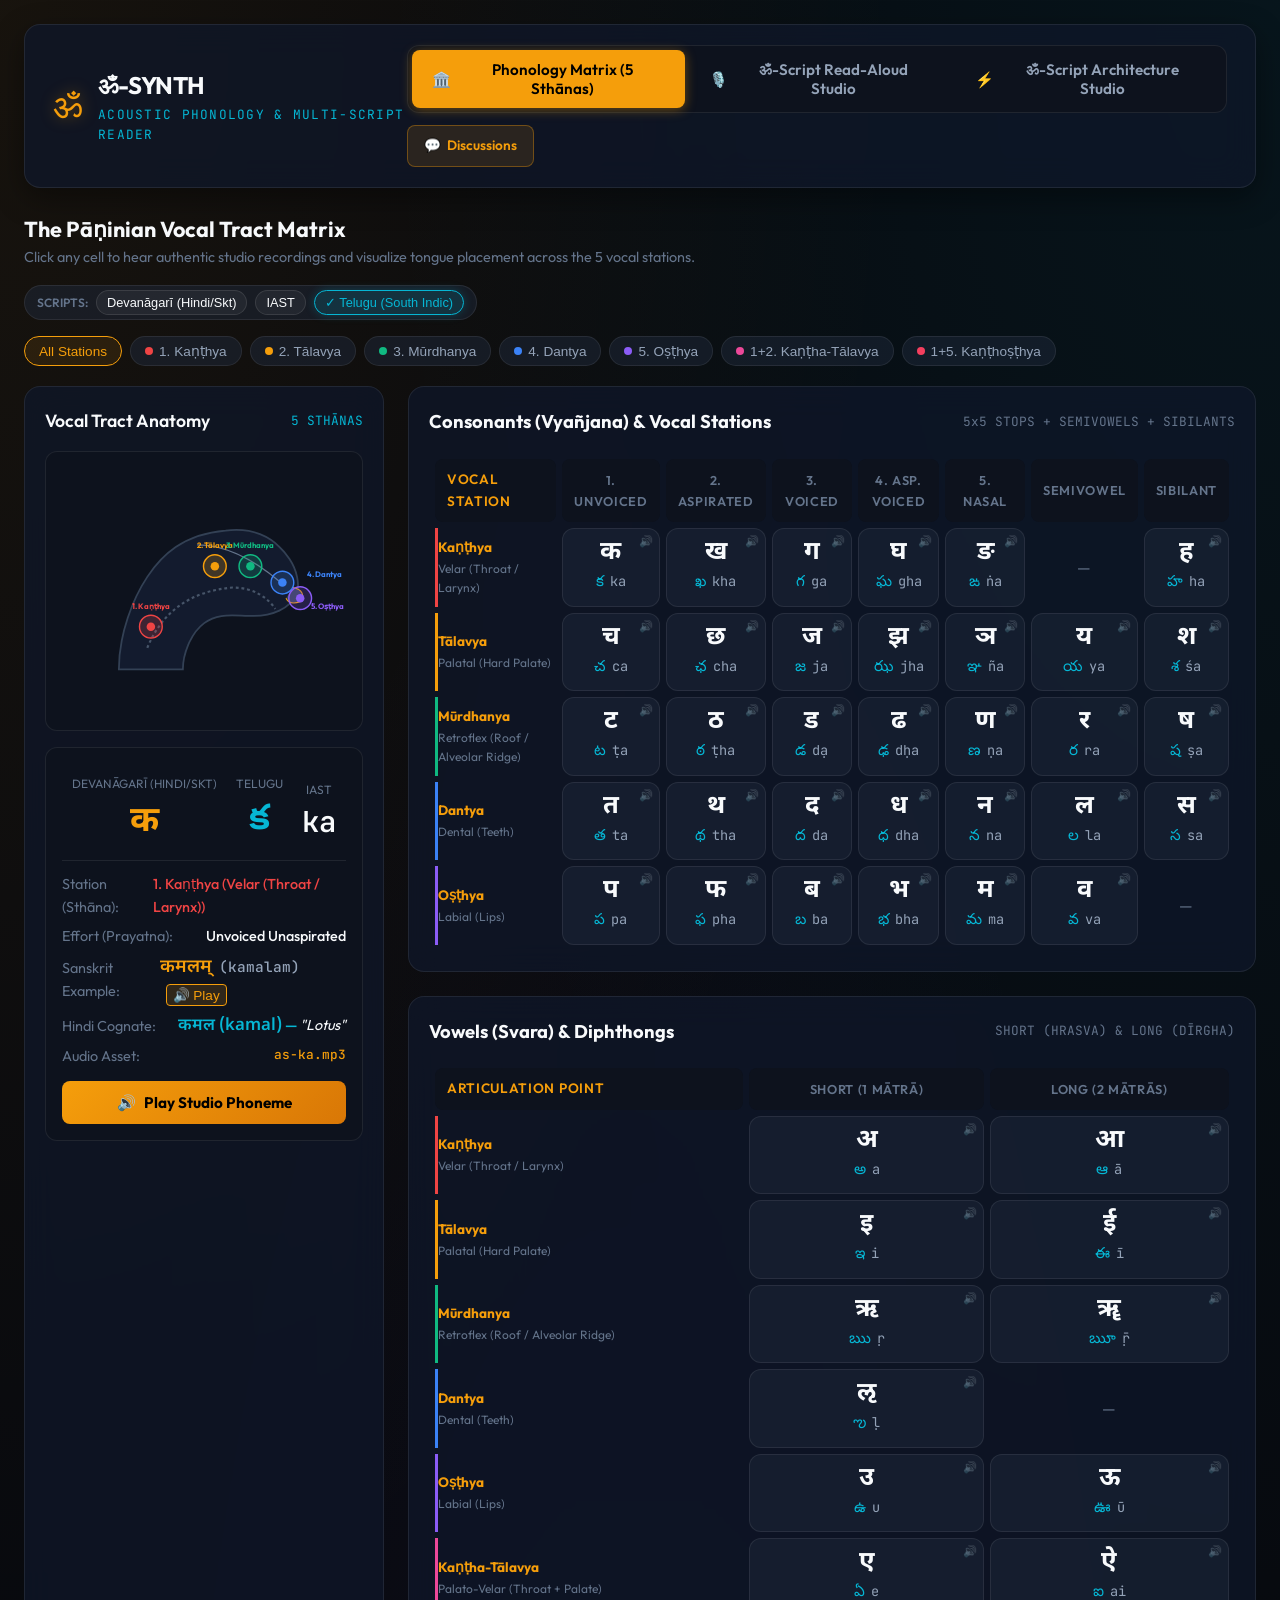
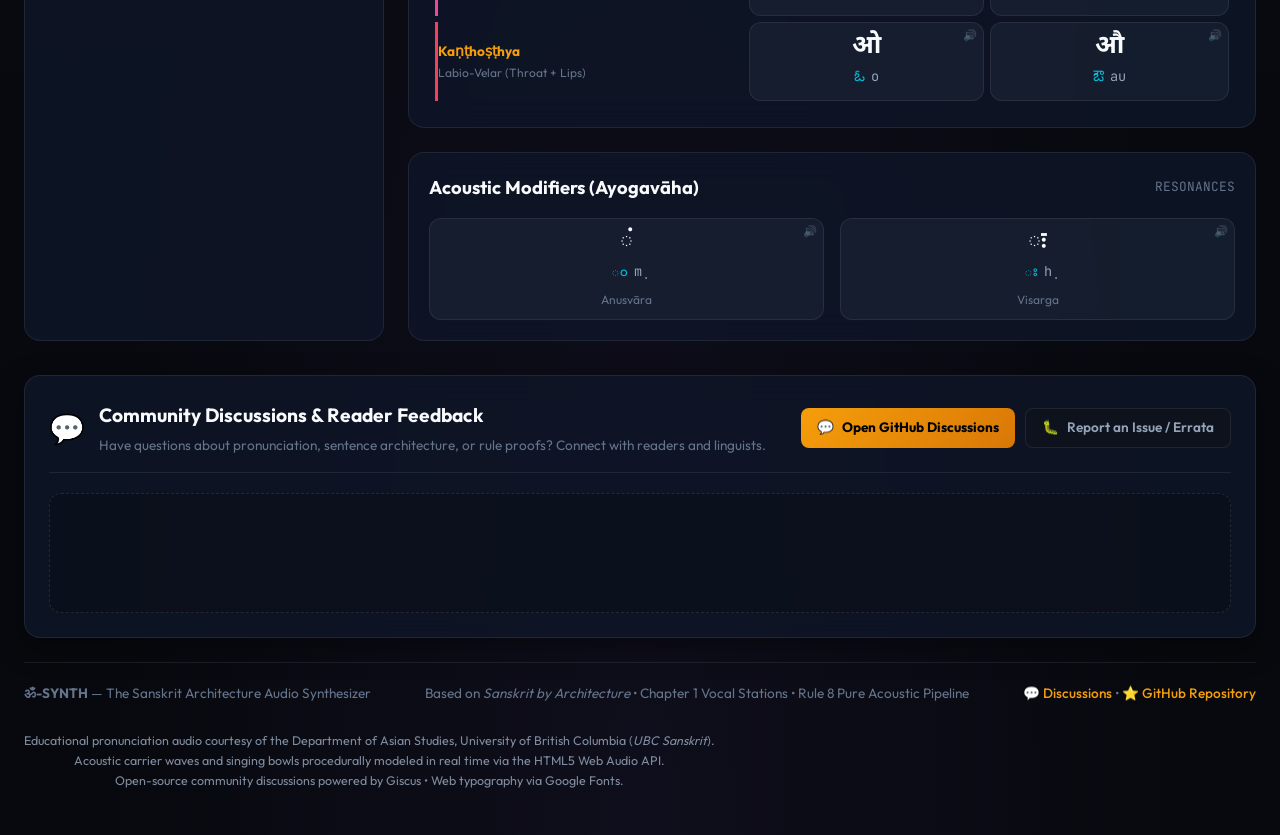
==== commit d03216af: "Add minimal, safe educational acknowledgments to footer" ====
--- a/index.html
+++ b/index.html
@@ -607,6 +607,11 @@
         &bull;
         <a href="https://github.com/om-script/Om-Script" target="_blank" rel="noopener noreferrer">⭐ GitHub Repository</a>
       </div>
+      <div class="footer-credits">
+        Educational pronunciation audio courtesy of the Department of Asian Studies, University of British Columbia (<em>UBC Sanskrit</em>).<br>
+        Acoustic carrier waves and singing bowls procedurally modeled in real time via the HTML5 Web Audio API.<br>
+        Open-source community discussions powered by Giscus &bull; Web typography via Google Fonts.
+      </div>
     </footer>
 
   </div>
--- a/style.css
+++ b/style.css
@@ -1315,6 +1315,14 @@
 .footer-links a:hover {
   text-decoration: underline;
   color: #fff;
+}
+
+.footer-credits {
+  margin-top: 14px;
+  font-size: 0.78rem;
+  color: var(--text-muted);
+  line-height: 1.6;
+  opacity: 0.85;
 }
 
 @media (max-width: 900px) {
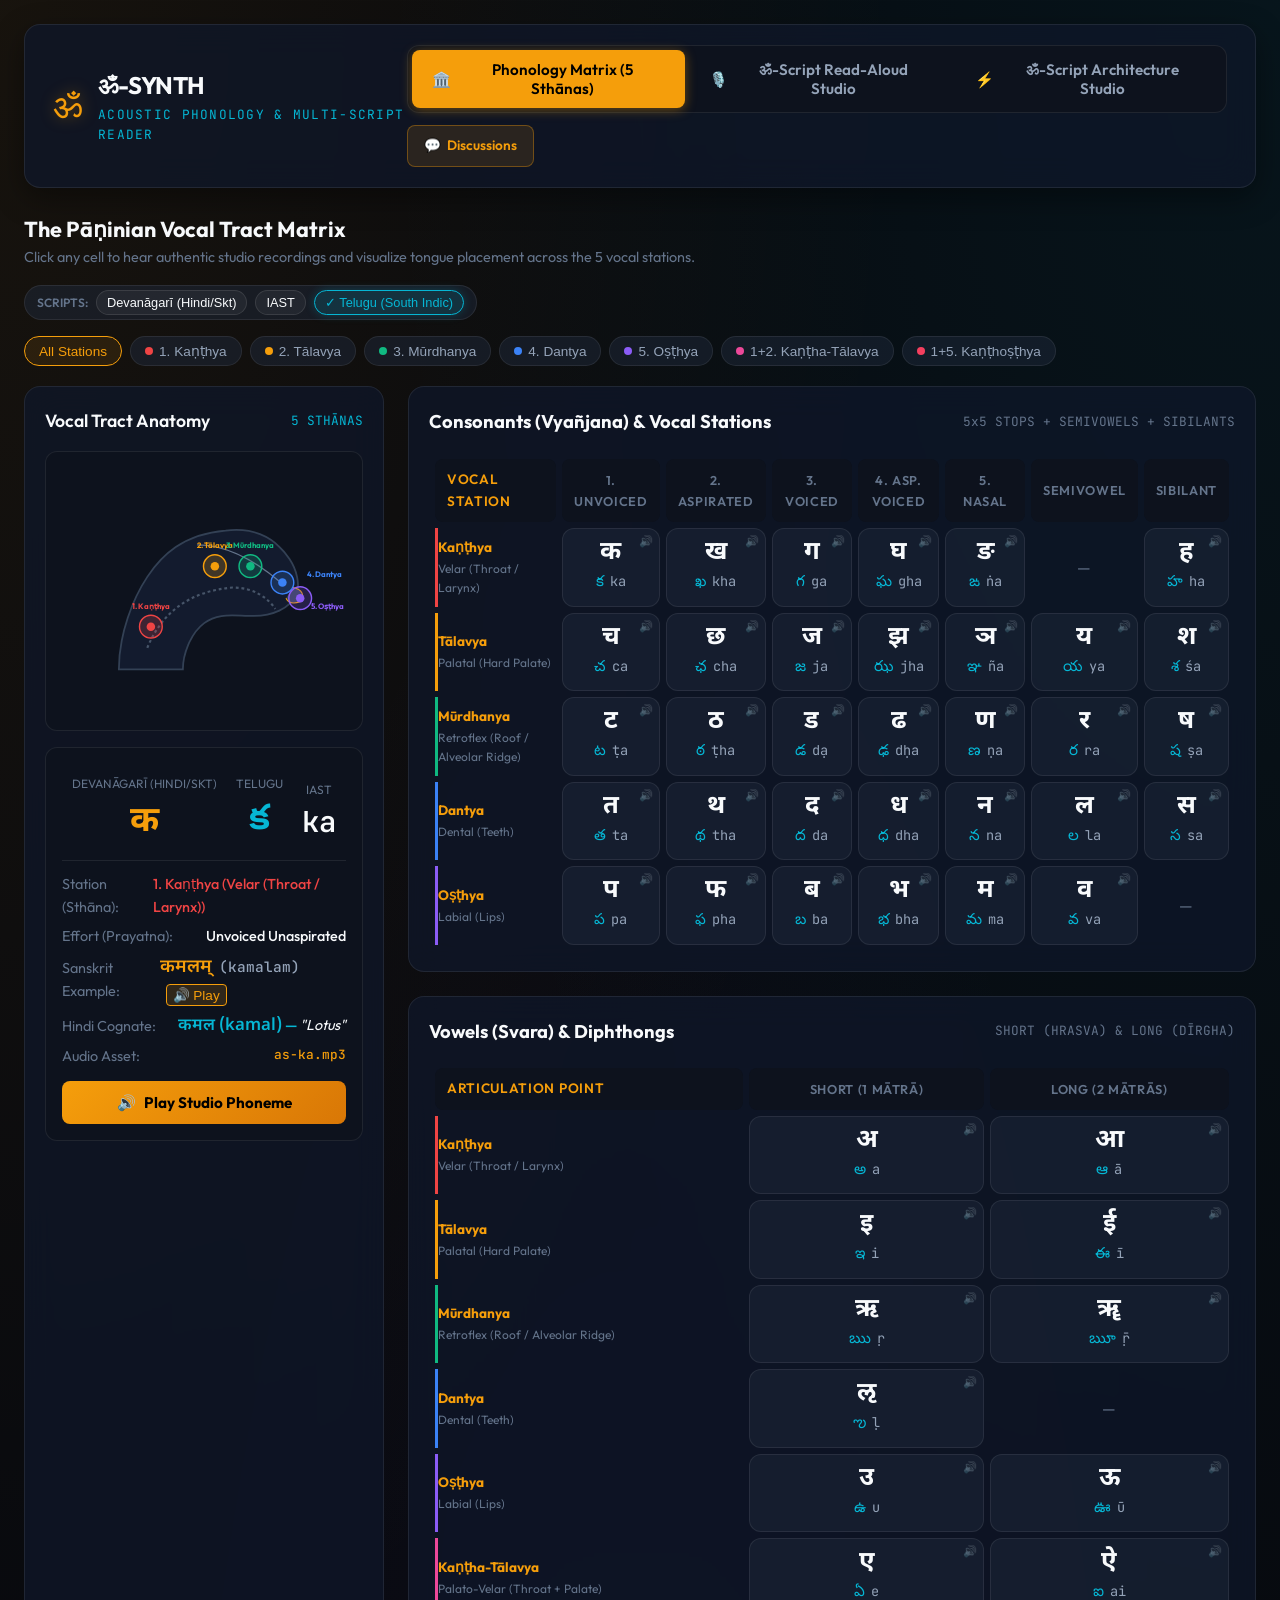
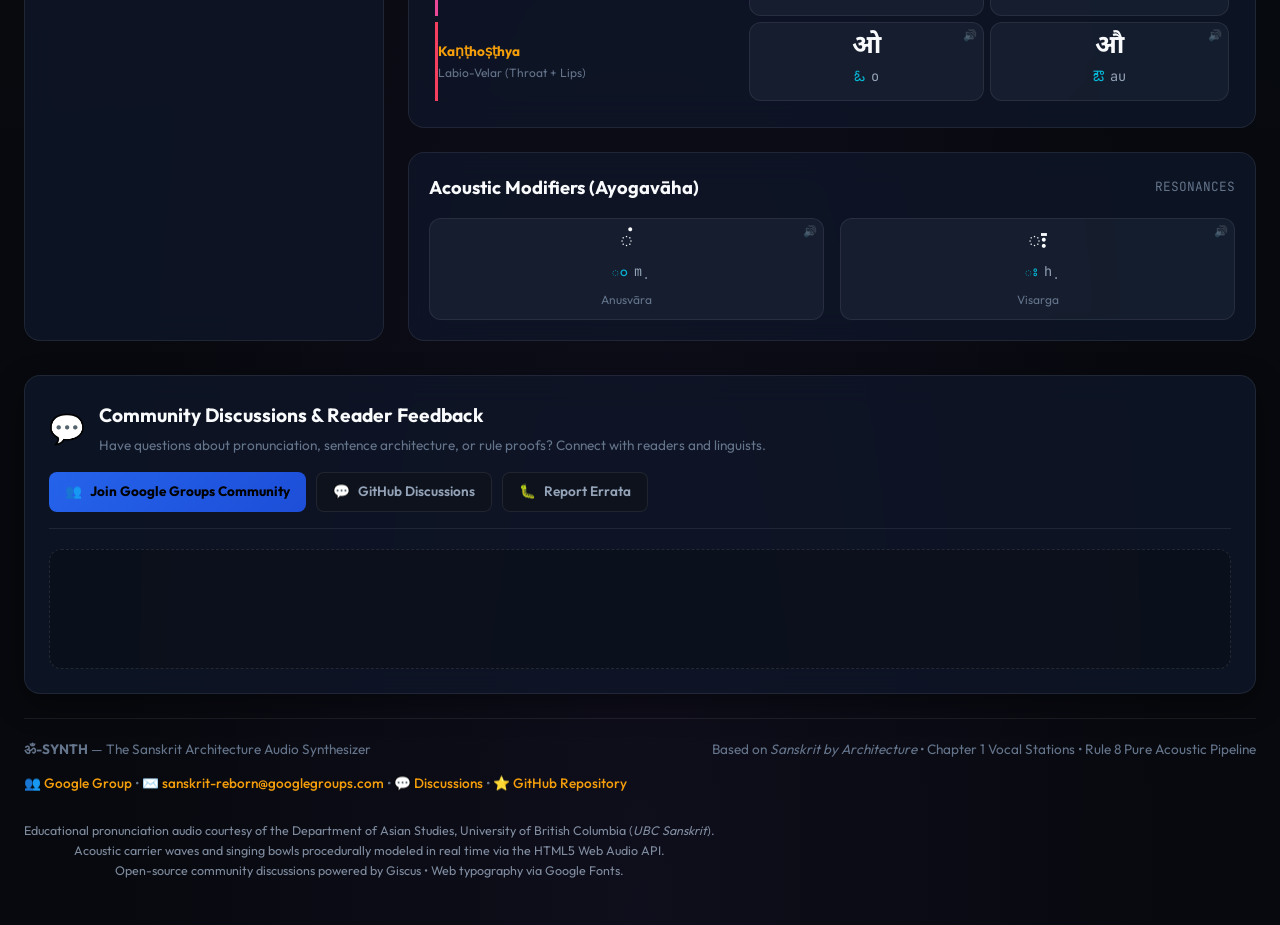
==== commit a300bf10: "Add Google Group Community discussion link and email to reader studio" ====
--- a/index.html
+++ b/index.html
@@ -579,11 +579,14 @@
           </div>
         </div>
         <div class="community-actions">
-          <a href="https://github.com/om-script/Om-Script/discussions" target="_blank" rel="noopener noreferrer" class="btn-community-primary">
-            <span>💬</span> Open GitHub Discussions
+          <a href="https://groups.google.com/g/sanskrit-reborn" target="_blank" rel="noopener noreferrer" class="btn-community-primary" style="background: linear-gradient(135deg, #2563eb, #1d4ed8);">
+            <span>👥</span> Join Google Groups Community
+          </a>
+          <a href="https://github.com/om-script/Om-Script/discussions" target="_blank" rel="noopener noreferrer" class="btn-community-secondary">
+            <span>💬</span> GitHub Discussions
           </a>
           <a href="https://github.com/om-script/Om-Script/issues/new" target="_blank" rel="noopener noreferrer" class="btn-community-secondary">
-            <span>🐛</span> Report an Issue / Errata
+            <span>🐛</span> Report Errata
           </a>
         </div>
       </div>
@@ -603,6 +606,10 @@
         Based on <em>Sanskrit by Architecture</em> &bull; Chapter 1 Vocal Stations &bull; Rule 8 Pure Acoustic Pipeline
       </div>
       <div class="footer-links">
+        <a href="https://groups.google.com/g/sanskrit-reborn" target="_blank" rel="noopener noreferrer">👥 Google Group</a>
+        &bull;
+        <a href="mailto:sanskrit-reborn@googlegroups.com">✉️ sanskrit-reborn@googlegroups.com</a>
+        &bull;
         <a href="https://github.com/om-script/Om-Script/discussions" target="_blank" rel="noopener noreferrer">💬 Discussions</a>
         &bull;
         <a href="https://github.com/om-script/Om-Script" target="_blank" rel="noopener noreferrer">⭐ GitHub Repository</a>
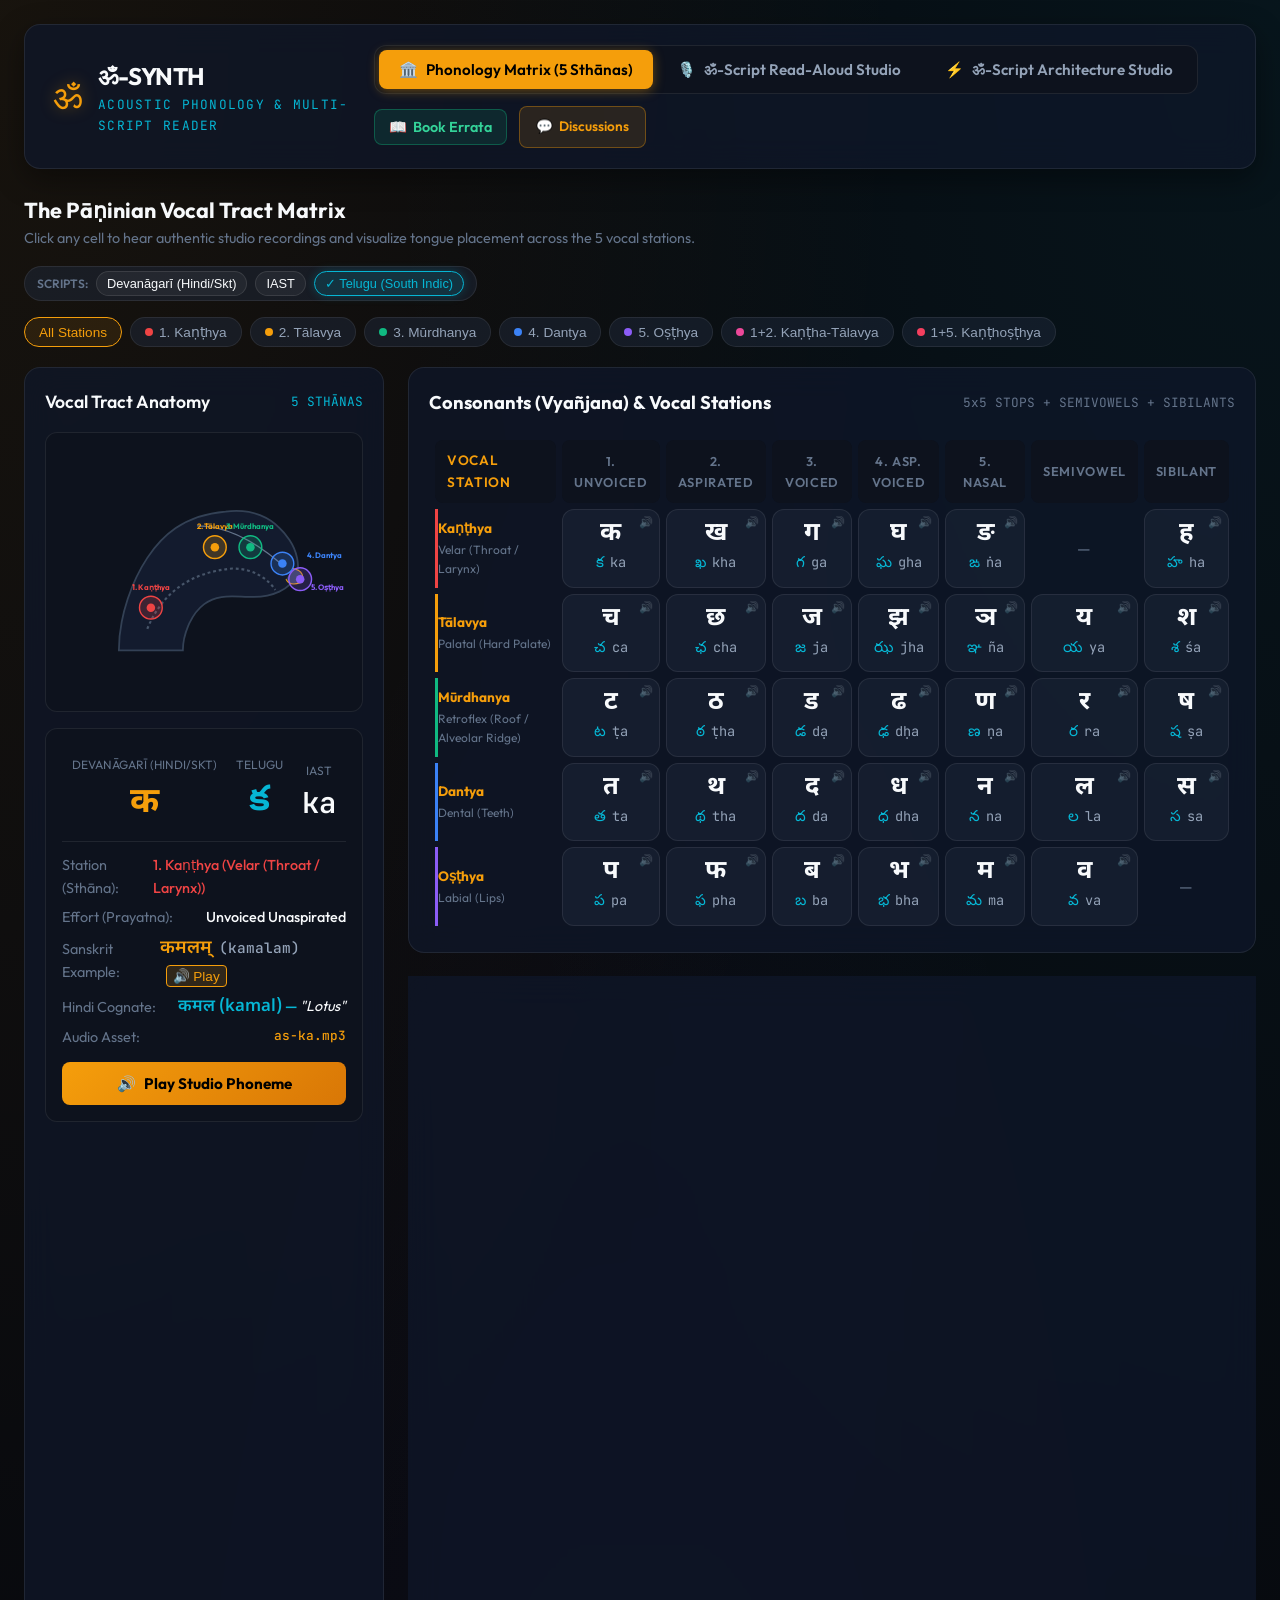
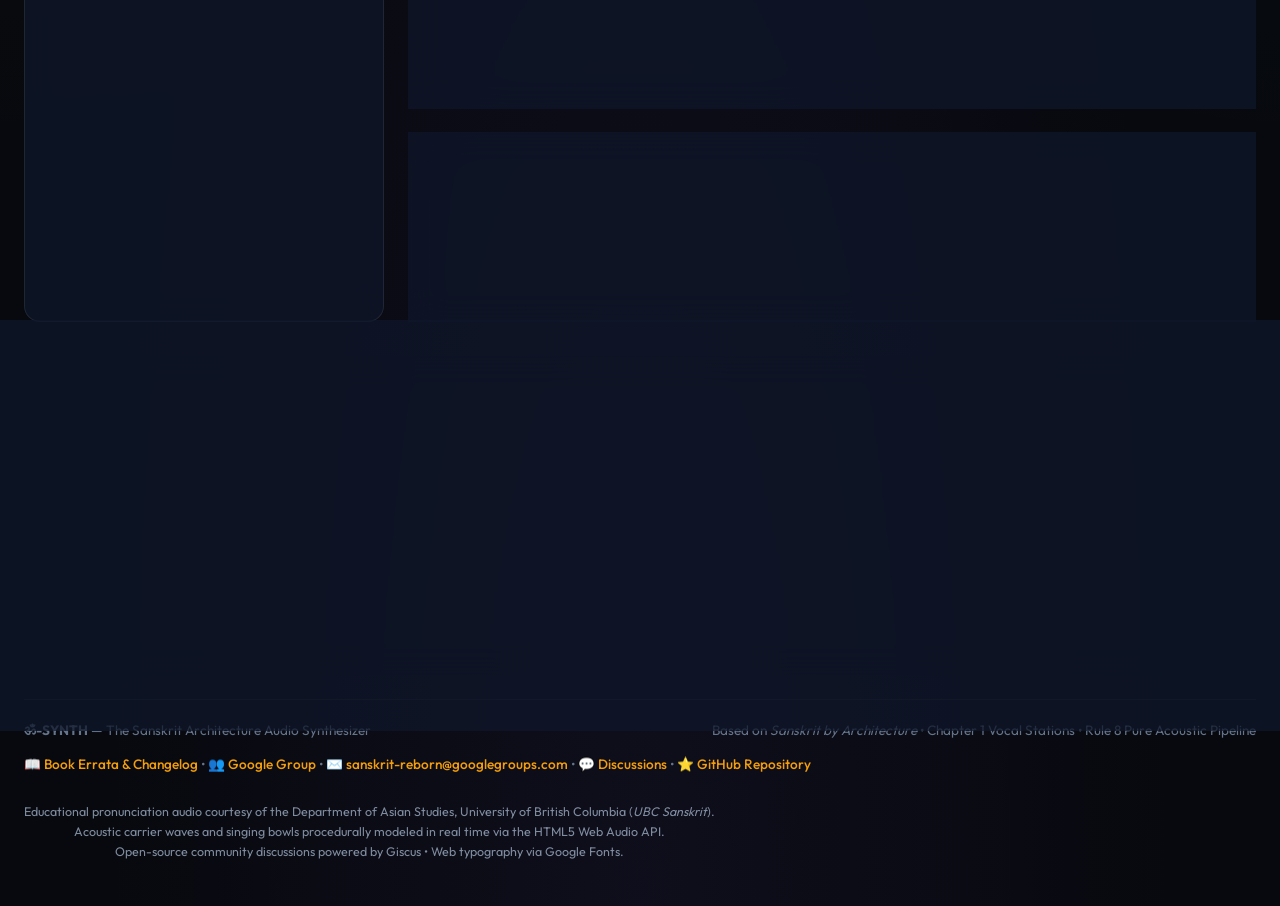
==== commit 6cc22c07: "Add official Book Errata & Changelog modal, navigation triggers, and ERRATA.md" ====
--- a/index.html
+++ b/index.html
@@ -43,6 +43,9 @@
             <span>⚡</span> ॐ-Script Architecture Studio
           </button>
         </nav>
+        <button class="errata-header-link open-errata-trigger" title="View Official Book Errata & Verified Changelog">
+          <span>📖</span> Book Errata
+        </button>
         <a href="#community-section" class="community-header-link" title="Jump to Community Discussions & Reader Feedback">
           <span>💬</span> Discussions
         </a>
@@ -231,7 +234,7 @@
               class="om-textarea" 
               id="om-input-textarea" 
               spellcheck="false"
-              placeholder="Enter ॐ-script... e.g. him nar·aḥ hūṃ van·am OM gam·ti ॥"
+              placeholder="Enter ॐ-script... e.g. ATHA nara·ḥ hūṃ vana·ṃ OM gama·ti SVĀHĀ ॥"
             ></textarea>
           </div>
 
@@ -579,13 +582,16 @@
           </div>
         </div>
         <div class="community-actions">
+          <button class="btn-community-primary open-errata-trigger" style="background: linear-gradient(135deg, #059669, #10b981); color: #fff;">
+            <span>📖</span> View Official Book Errata
+          </button>
           <a href="https://groups.google.com/g/sanskrit-reborn" target="_blank" rel="noopener noreferrer" class="btn-community-primary" style="background: linear-gradient(135deg, #2563eb, #1d4ed8);">
             <span>👥</span> Join Google Groups Community
           </a>
           <a href="https://github.com/om-script/Om-Script/discussions" target="_blank" rel="noopener noreferrer" class="btn-community-secondary">
             <span>💬</span> GitHub Discussions
           </a>
-          <a href="https://github.com/om-script/Om-Script/issues/new" target="_blank" rel="noopener noreferrer" class="btn-community-secondary">
+          <a href="https://github.com/om-script/Om-Script/issues/new?title=%5BErrata%5D+Page+%23%3A+Description&labels=errata" target="_blank" rel="noopener noreferrer" class="btn-community-secondary">
             <span>🐛</span> Report Errata
           </a>
         </div>
@@ -606,6 +612,8 @@
         Based on <em>Sanskrit by Architecture</em> &bull; Chapter 1 Vocal Stations &bull; Rule 8 Pure Acoustic Pipeline
       </div>
       <div class="footer-links">
+        <a href="#" class="open-errata-trigger">📖 Book Errata & Changelog</a>
+        &bull;
         <a href="https://groups.google.com/g/sanskrit-reborn" target="_blank" rel="noopener noreferrer">👥 Google Group</a>
         &bull;
         <a href="mailto:sanskrit-reborn@googlegroups.com">✉️ sanskrit-reborn@googlegroups.com</a>
@@ -620,6 +628,117 @@
         Open-source community discussions powered by Giscus &bull; Web typography via Google Fonts.
       </div>
     </footer>
+
+    <!-- ===================================================================== -->
+    <!-- OFFICIAL BOOK ERRATA & CHANGELOG MODAL                                -->
+    <!-- ===================================================================== -->
+    <div id="errata-modal" class="errata-modal-overlay" role="dialog" aria-modal="true" aria-labelledby="errata-title">
+      <div class="errata-modal-content">
+        <button class="errata-modal-close" id="close-errata-btn" aria-label="Close Errata Modal">&times;</button>
+        
+        <div class="errata-modal-header">
+          <div class="errata-icon-badge">📖</div>
+          <div>
+            <h2 id="errata-title" class="errata-modal-heading">Official Book Errata & Verified Changelog</h2>
+            <p class="errata-modal-subheading">
+              <em>Sanskrit by Architecture &bull; Book 2: ॐ-Script: Sanskrit Reborn</em> (7" &times; 10" Reference Edition)
+            </p>
+          </div>
+        </div>
+
+        <div class="errata-status-card">
+          <div class="errata-status-badge">
+            <span class="status-dot"></span> CURRENT STATUS: ZERO ACTIVE ERRATA (VERIFIED COMPLETE)
+          </div>
+          <p class="errata-status-desc">
+            The master print edition (Print Run 1 &bull; 358 pages) completed an exhaustive pre-publication audit across all 6 Appendices, 13 core chapters, and dual-track phonetic pipelines. All 701 canonical Bhagavad Gītā verses, 1,835 verbal roots, and 100 foundational words have been formally verified.
+          </p>
+          <div class="errata-meta-grid">
+            <div class="errata-meta-item">
+              <span class="errata-meta-label">Current Print Run:</span>
+              <span class="errata-meta-val">First Edition (October 2026)</span>
+            </div>
+            <div class="errata-meta-item">
+              <span class="errata-meta-label">Trim Size / Length:</span>
+              <span class="errata-meta-val">7.0" &times; 10.0" &bull; Exactly 358 Pages</span>
+            </div>
+            <div class="errata-meta-item">
+              <span class="errata-meta-label">Verified By:</span>
+              <span class="errata-meta-val">XeLaTeX Multi-Pass Audit Engine</span>
+            </div>
+          </div>
+        </div>
+
+        <h3 class="errata-section-title">Verified Component Audit Log</h3>
+        
+        <div class="errata-audit-table-wrapper">
+          <table class="errata-table">
+            <thead>
+              <tr>
+                <th>Component / Section</th>
+                <th>Scope & Verification</th>
+                <th>Status</th>
+              </tr>
+            </thead>
+            <tbody>
+              <tr>
+                <td><strong>Appendix A</strong><br><span class="table-sub">Lexicon & Dhātupāṭha</span></td>
+                <td>Verified all 1,835 Sanskrit verbal roots and 22 Pāṇinian directional prefixes. Restored all 111 missing <code>&radic;</code> root markers. Two-column layout verified across pages 200–242.</td>
+                <td><span class="badge-verified">&check; Verified</span></td>
+              </tr>
+              <tr>
+                <td><strong>Appendix B</strong><br><span class="table-sub">100 Core Words</span></td>
+                <td>Verified exactly 100 foundational words across 7 categories (90 macros + 10 root verbs). Zero missing definitions.</td>
+                <td><span class="badge-verified">&check; Verified</span></td>
+              </tr>
+              <tr>
+                <td><strong>Appendix C</strong><br><span class="table-sub">Universal Interlingua</span></td>
+                <td>Verified parsing engine across Greek (<em>John 1:1</em>), Hebrew (<em>Genesis 1:1, Psalm 23</em>), and Sanskrit. Cleaned text string parsing.</td>
+                <td><span class="badge-verified">&check; Verified</span></td>
+              </tr>
+              <tr>
+                <td><strong>Appendix D</strong><br><span class="table-sub">Neuro-Symbolic AI</span></td>
+                <td>All 7 Kāraka syntactic role tags verified (including Possessor <code>&middot;sya</code>). Python parser & AST emission confirmed.</td>
+                <td><span class="badge-verified">&check; Verified</span></td>
+              </tr>
+              <tr>
+                <td><strong>Appendix E</strong><br><span class="table-sub">Bhagavad Gītā Complete</span></td>
+                <td>All 18 Chapters and all 701 canonical verses verified in dual ॐ-Script Devanāgarī and clear transliteration. Zero missing verses.</td>
+                <td><span class="badge-verified">&check; Verified</span></td>
+              </tr>
+              <tr>
+                <td><strong>Appendix F</strong><br><span class="table-sub">Pranava Script</span></td>
+                <td>Periodic Table of Sound geometric phonetics verified. Vocal tract coordinate mapping confirmed. Typo <em>Tenuis</em> corrected.</td>
+                <td><span class="badge-verified">&check; Verified</span></td>
+              </tr>
+              <tr>
+                <td><strong>Front & Back Matter</strong><br><span class="table-sub">TOC, Preface, Resources</span></td>
+                <td>Table of Contents 100% synchronized to single pages (Pages 5–6). Companion volume <em>Sanskrit by Architecture: Decoding the Rāmāyaṇa</em> cross-referenced.</td>
+                <td><span class="badge-verified">&check; Verified</span></td>
+              </tr>
+            </tbody>
+          </table>
+        </div>
+
+        <div class="errata-report-card">
+          <div class="errata-report-text">
+            <h4>Spotted a Typo or Translation Discrepancy?</h4>
+            <p>
+              We welcome reader contributions from students, linguists, and Sanskrit scholars. If you discover a typographical error, phonetic edge case, or alignment discrepancy in your printed copy, please report it so it can be verified and addressed in future printings.
+            </p>
+          </div>
+          <div class="errata-report-btns">
+            <a href="https://github.com/om-script/Om-Script/issues/new?title=%5BErrata%5D+Page+%23%3A+Description&labels=errata" target="_blank" rel="noopener noreferrer" class="btn-report-github">
+              <span>🐛</span> Submit Errata on GitHub
+            </a>
+            <a href="mailto:sanskrit-reborn@googlegroups.com?subject=%5BBook%20Errata%5D%20Report&body=Book%3A%20%E0%A5%90-Script%3A%20Sanskrit%20Reborn%0APage%20Number%3A%20%0APrint%20Run%20(see%20copyright%20page)%3A%20First%20Edition%0ADescription%20of%20Errata%3A%20" class="btn-report-email">
+              <span>✉️</span> Email Editorial Team
+            </a>
+          </div>
+        </div>
+
+      </div>
+    </div>
 
   </div>
 
--- a/style.css
+++ b/style.css
@@ -1347,9 +1347,327 @@
     padding: 10px 14px;
     text-align: center;
   }
-  .community-header-link {
+  .community-header-link,
+  .errata-header-link {
     justify-content: center;
   }
 }
 
-
+/* ==========================================================================
+   OFFICIAL BOOK ERRATA & CHANGELOG MODAL
+   ========================================================================== */
+.errata-header-link {
+  display: inline-flex;
+  align-items: center;
+  gap: 6px;
+  background: rgba(16, 185, 129, 0.12);
+  border: 1px solid rgba(16, 185, 129, 0.35);
+  color: #34d399;
+  font-family: var(--font-main);
+  font-size: 0.9rem;
+  font-weight: 600;
+  padding: 8px 14px;
+  border-radius: var(--radius-sm);
+  text-decoration: none;
+  cursor: pointer;
+  transition: var(--transition-smooth);
+}
+
+.errata-header-link:hover {
+  background: rgba(16, 185, 129, 0.22);
+  border-color: #10b981;
+  color: #fff;
+  transform: translateY(-1px);
+  box-shadow: 0 4px 14px rgba(16, 185, 129, 0.2);
+}
+
+.errata-modal-overlay {
+  position: fixed;
+  inset: 0;
+  background: rgba(3, 7, 18, 0.85);
+  backdrop-filter: blur(12px);
+  z-index: 9999;
+  display: none;
+  align-items: center;
+  justify-content: center;
+  padding: 20px;
+}
+
+.errata-modal-overlay.active {
+  display: flex;
+  animation: fadeIn 0.25s ease-out;
+}
+
+.errata-modal-content {
+  background: var(--bg-secondary);
+  border: 1px solid var(--border-glow);
+  border-radius: var(--radius-lg);
+  max-width: 860px;
+  width: 100%;
+  max-height: 88vh;
+  overflow-y: auto;
+  box-shadow: 0 25px 60px rgba(0, 0, 0, 0.8), 0 0 30px rgba(245, 158, 11, 0.1);
+  padding: 32px;
+  position: relative;
+  display: flex;
+  flex-direction: column;
+  gap: 22px;
+}
+
+.errata-modal-close {
+  position: absolute;
+  top: 18px;
+  right: 20px;
+  background: rgba(255, 255, 255, 0.06);
+  border: 1px solid var(--border-subtle);
+  color: var(--text-muted);
+  font-size: 1.6rem;
+  line-height: 1;
+  width: 36px;
+  height: 36px;
+  border-radius: 50%;
+  cursor: pointer;
+  display: flex;
+  align-items: center;
+  justify-content: center;
+  transition: var(--transition-smooth);
+}
+
+.errata-modal-close:hover {
+  background: rgba(239, 68, 68, 0.2);
+  border-color: var(--accent-crimson);
+  color: #fff;
+}
+
+.errata-modal-header {
+  display: flex;
+  align-items: center;
+  gap: 16px;
+  border-bottom: 1px solid var(--border-subtle);
+  padding-bottom: 18px;
+}
+
+.errata-icon-badge {
+  font-size: 2.2rem;
+  line-height: 1;
+  background: rgba(245, 158, 11, 0.1);
+  border: 1px solid var(--border-glow);
+  padding: 12px;
+  border-radius: var(--radius-md);
+}
+
+.errata-modal-heading {
+  font-size: 1.45rem;
+  font-weight: 700;
+  color: var(--text-main);
+  letter-spacing: -0.01em;
+}
+
+.errata-modal-subheading {
+  font-size: 0.9rem;
+  color: var(--text-muted);
+  margin-top: 4px;
+}
+
+.errata-status-card {
+  background: rgba(16, 185, 129, 0.08);
+  border: 1px solid rgba(16, 185, 129, 0.28);
+  border-radius: var(--radius-md);
+  padding: 18px 22px;
+  display: flex;
+  flex-direction: column;
+  gap: 12px;
+}
+
+.errata-status-badge {
+  display: inline-flex;
+  align-items: center;
+  gap: 8px;
+  font-size: 0.85rem;
+  font-weight: 700;
+  letter-spacing: 0.06em;
+  color: #34d399;
+  text-transform: uppercase;
+}
+
+.status-dot {
+  width: 9px;
+  height: 9px;
+  background: #10b981;
+  border-radius: 50%;
+  box-shadow: 0 0 10px #10b981;
+  display: inline-block;
+}
+
+.errata-status-desc {
+  font-size: 0.92rem;
+  color: var(--text-main);
+  line-height: 1.55;
+}
+
+.errata-meta-grid {
+  display: grid;
+  grid-template-columns: repeat(auto-fit, minmax(200px, 1fr));
+  gap: 12px;
+  margin-top: 4px;
+  padding-top: 12px;
+  border-top: 1px solid rgba(16, 185, 129, 0.18);
+}
+
+.errata-meta-item {
+  display: flex;
+  flex-direction: column;
+  gap: 2px;
+}
+
+.errata-meta-label {
+  font-size: 0.75rem;
+  color: var(--text-dim);
+  text-transform: uppercase;
+  letter-spacing: 0.05em;
+  font-weight: 600;
+}
+
+.errata-meta-val {
+  font-size: 0.88rem;
+  color: var(--text-main);
+  font-weight: 600;
+}
+
+.errata-section-title {
+  font-size: 1.15rem;
+  font-weight: 700;
+  color: var(--accent-saffron);
+  margin-top: 4px;
+}
+
+.errata-audit-table-wrapper {
+  overflow-x: auto;
+  border-radius: var(--radius-md);
+  border: 1px solid var(--border-subtle);
+  background: var(--bg-card);
+}
+
+.errata-table {
+  width: 100%;
+  border-collapse: collapse;
+  font-size: 0.88rem;
+  text-align: left;
+}
+
+.errata-table th {
+  background: rgba(10, 14, 23, 0.7);
+  padding: 12px 16px;
+  color: var(--text-muted);
+  font-size: 0.8rem;
+  text-transform: uppercase;
+  letter-spacing: 0.05em;
+  border-bottom: 1px solid var(--border-subtle);
+}
+
+.errata-table td {
+  padding: 14px 16px;
+  border-bottom: 1px solid rgba(255, 255, 255, 0.04);
+  vertical-align: top;
+  line-height: 1.5;
+}
+
+.errata-table tr:last-child td {
+  border-bottom: none;
+}
+
+.table-sub {
+  font-size: 0.75rem;
+  color: var(--text-dim);
+  font-weight: 500;
+}
+
+.badge-verified {
+  display: inline-flex;
+  align-items: center;
+  gap: 4px;
+  background: rgba(16, 185, 129, 0.15);
+  border: 1px solid rgba(16, 185, 129, 0.35);
+  color: #34d399;
+  padding: 4px 10px;
+  border-radius: var(--radius-sm);
+  font-weight: 700;
+  font-size: 0.8rem;
+  white-space: nowrap;
+}
+
+.errata-report-card {
+  background: var(--bg-card);
+  border: 1px dashed rgba(245, 158, 11, 0.3);
+  border-radius: var(--radius-md);
+  padding: 20px;
+  display: flex;
+  justify-content: space-between;
+  align-items: center;
+  gap: 20px;
+  flex-wrap: wrap;
+}
+
+.errata-report-text h4 {
+  font-size: 1rem;
+  font-weight: 700;
+  color: var(--accent-saffron);
+  margin-bottom: 6px;
+}
+
+.errata-report-text p {
+  font-size: 0.85rem;
+  color: var(--text-muted);
+  line-height: 1.5;
+  max-width: 520px;
+}
+
+.errata-report-btns {
+  display: flex;
+  gap: 10px;
+  flex-wrap: wrap;
+}
+
+.btn-report-github {
+  display: inline-flex;
+  align-items: center;
+  gap: 8px;
+  background: linear-gradient(135deg, var(--accent-saffron), var(--accent-amber));
+  color: #000;
+  font-weight: 700;
+  font-size: 0.85rem;
+  padding: 10px 16px;
+  border-radius: var(--radius-sm);
+  text-decoration: none;
+  transition: var(--transition-smooth);
+}
+
+.btn-report-github:hover {
+  filter: brightness(1.15);
+  transform: translateY(-1px);
+  box-shadow: 0 4px 14px var(--accent-saffron-glow);
+}
+
+.btn-report-email {
+  display: inline-flex;
+  align-items: center;
+  gap: 8px;
+  background: var(--bg-secondary);
+  border: 1px solid var(--border-subtle);
+  color: var(--text-muted);
+  font-weight: 600;
+  font-size: 0.85rem;
+  padding: 10px 16px;
+  border-radius: var(--radius-sm);
+  text-decoration: none;
+  transition: var(--transition-smooth);
+}
+
+.btn-report-email:hover {
+  color: var(--text-main);
+  border-color: var(--text-muted);
+  transform: translateY(-1px);
+}
+
+
+
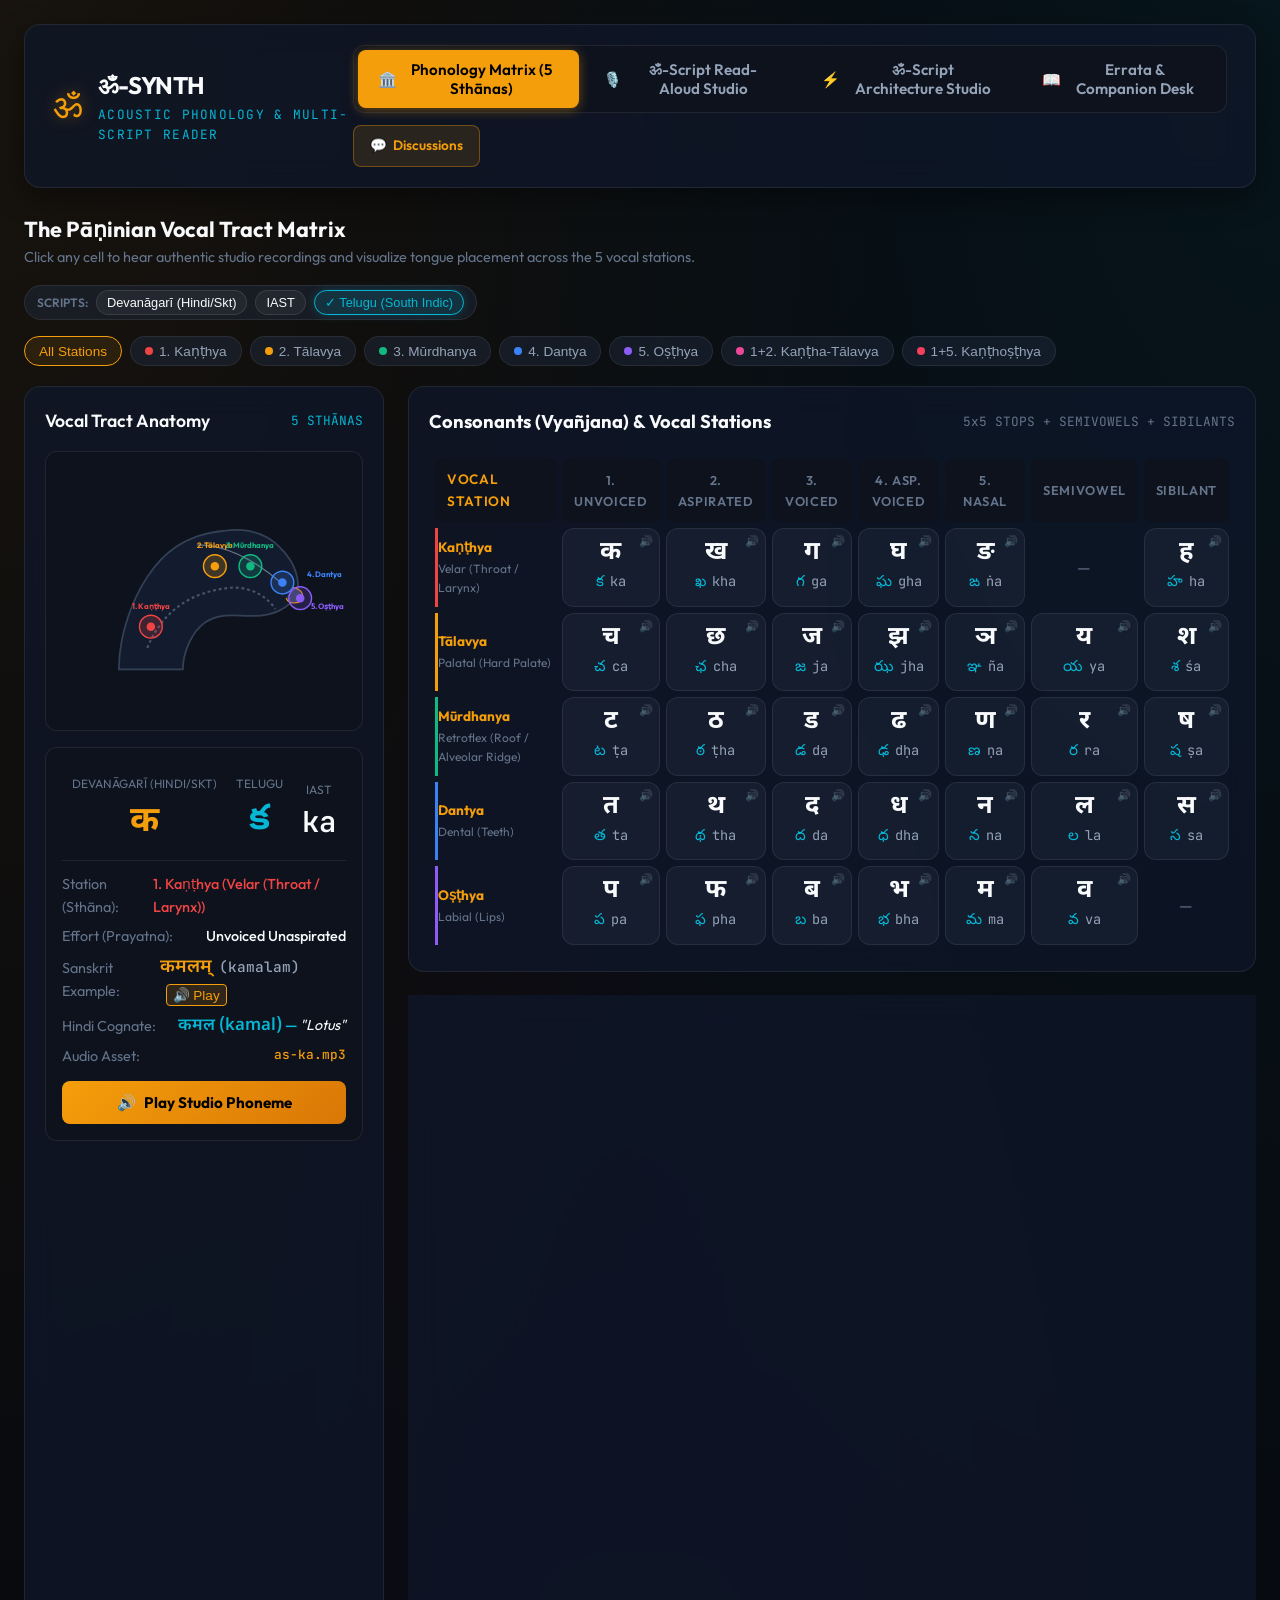
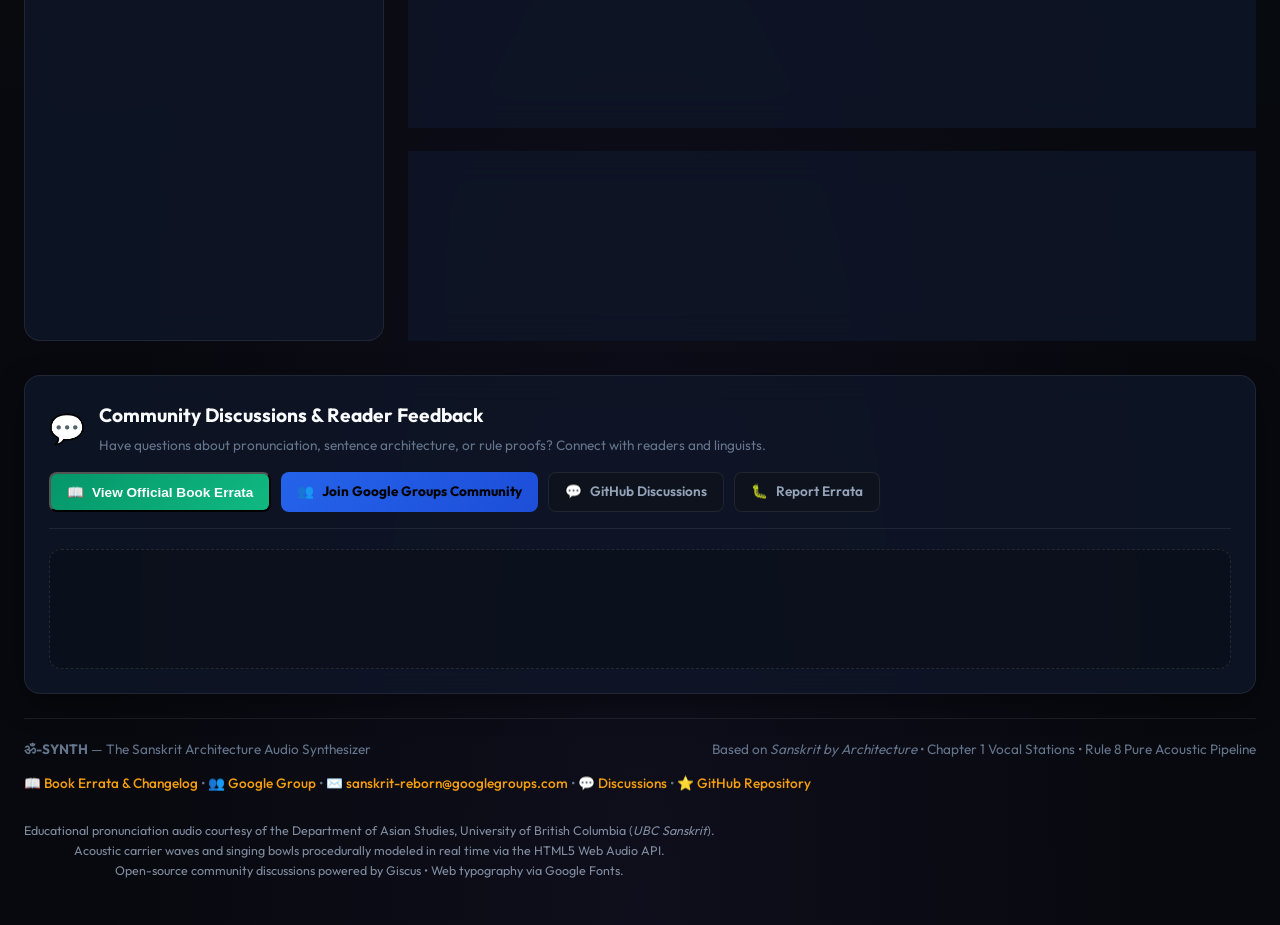
==== commit 49ea65a9: "Upgrade Book 2 Companion Desk: 3D Cover/Wrap suite, verified errata registry, and 1-click issue gene" ====
--- a/index.html
+++ b/index.html
@@ -42,10 +42,10 @@
           <button class="tab-btn" data-target="translator-panel" id="tab-translator-btn">
             <span>⚡</span> ॐ-Script Architecture Studio
           </button>
+          <button class="tab-btn" data-target="errata-panel" id="tab-errata-btn">
+            <span>📖</span> Errata & Companion Desk
+          </button>
         </nav>
-        <button class="errata-header-link open-errata-trigger" title="View Official Book Errata & Verified Changelog">
-          <span>📖</span> Book Errata
-        </button>
         <a href="#community-section" class="community-header-link" title="Jump to Community Discussions & Reader Feedback">
           <span>💬</span> Discussions
         </a>
@@ -569,6 +569,319 @@
       </div>
     </main>
 
+    <!-- ===================================================================== -->
+    <!-- MODE 4: ERRATA & OFFICIAL COMPANION DESK                              -->
+    <!-- ===================================================================== -->
+    <main id="errata-panel" class="tab-panel">
+      
+      <!-- Publication Hero Header -->
+      <section class="hero">
+        <div class="hero-badge">
+          <span class="status-dot"></span> Official Publication Errata & Technical Registry
+        </div>
+        <h2 class="hero-title">ॐ-Script: Sanskrit Reborn</h2>
+        <p class="hero-subtitle">
+          The Blueprint for a Universal Second Language — Architecture, Phonology, and AI Interlingua.
+          Live errata, verified component audits, and technical addenda for the print edition.
+        </p>
+        <div class="hero-meta">
+          <span>Author: <strong>Timothy A. George</strong></span>
+          <span>&bull;</span>
+          <span>Trim: <strong>7.0" &times; 10.0" Amazon KDP</strong></span>
+          <span>&bull;</span>
+          <span>Length: <strong>358 Pages (White 50#)</strong></span>
+          <span>&bull;</span>
+          <span>Spine: <strong>0.806" (20.5 mm)</strong></span>
+          <span>&bull;</span>
+          <span>Master Build: <strong>v1.0 LTS (Synced)</strong></span>
+        </div>
+
+        <!-- 3D Cover & Full Wrap Suite -->
+        <div class="cover-suite-container">
+          <div class="cover-tabs" role="tablist">
+            <button class="cover-tab-btn active" onclick="switchCoverView('front')">
+              <span>📖</span> Front Cover (3D Edition)
+            </button>
+            <button class="cover-tab-btn" onclick="switchCoverView('wrap')">
+              <span>📜</span> Full Wrap Jacket (Print Spread)
+            </button>
+          </div>
+
+          <!-- Front Cover Panel -->
+          <div class="cover-view-panel active" id="cover-view-front">
+            <div class="cover-card-glow">
+              <img src="om_script_front_cover_web.jpg" alt="ॐ-Script: Sanskrit Reborn 3D Front Cover" class="cover-img" />
+            </div>
+            <div class="cover-caption">
+              ॐ-Script: Sanskrit Reborn &bull; Front Cover &bull; 7-Day Free Course Included &bull; Golden Baroque Architecture
+            </div>
+          </div>
+
+          <!-- Full Wrap Panel -->
+          <div class="cover-view-panel" id="cover-view-wrap">
+            <div class="wrap-card-glow">
+              <img src="om_script_full_cover_wrap_web.jpg" alt="ॐ-Script: Sanskrit Reborn Full Cover Wrap Spread" class="wrap-img" />
+            </div>
+            <div class="cover-caption">
+              Amazon KDP 7" &times; 10" Full Wrap Spread &bull; Back Cover + Spine (0.806" / 242 px) + Front Cover &bull; 300 DPI Print Calibrated
+            </div>
+          </div>
+
+          <div class="cover-specs-row">
+            <span class="spec-pill">7.0" &times; 10.0" Trim</span>
+            <span class="spec-pill">358 Pages (White 50#)</span>
+            <span class="spec-pill">0.806" Spine Width</span>
+            <span class="spec-pill">300 DPI Print Calibrated</span>
+            <a href="https://github.com/om-script/Om-Script/blob/main/ERRATA.md" target="_blank" rel="noopener noreferrer" class="spec-link">GitHub ERRATA.md &rarr;</a>
+          </div>
+        </div>
+      </section>
+
+      <!-- Quick Stats Bar -->
+      <div class="stats-grid">
+        <div class="stat-card">
+          <div class="stat-label">Master Compilation</div>
+          <div class="stat-value">v1.0 (Synced)</div>
+          <div class="stat-desc">CompleteBook-Final.pdf verified with 0 errors (358 pages)</div>
+        </div>
+        <div class="stat-card">
+          <div class="stat-label">Canonical Dhātupāṭha</div>
+          <div class="stat-value">1,835 Roots</div>
+          <div class="stat-desc">All classical verbal roots + 22 spatial prefixes verified with &radic;</div>
+        </div>
+        <div class="stat-card">
+          <div class="stat-label">Bhagavad Gītā Corpus</div>
+          <div class="stat-value">701 Verses</div>
+          <div class="stat-desc">All 18 Chapters verified in dual ॐ-Script Devanāgarī & IAST</div>
+        </div>
+        <div class="stat-card">
+          <div class="stat-label">Errata Desk Status</div>
+          <div class="stat-value" style="color: var(--accent-emerald);">0 Active</div>
+          <div class="stat-desc">First Edition print run verified &bull; Reader submission desk open</div>
+        </div>
+      </div>
+
+      <!-- Verified Errata & Component Audit Registry Card -->
+      <section class="section-card">
+        <div class="section-header">
+          <div>
+            <h3 class="section-title"><span>📋</span> Verified Component Audit & Errata Registry</h3>
+            <p style="color: var(--text-muted); font-size: 0.9rem; margin-top: 4px;">
+              Filter and inspect confirmed verifications across all 13 chapters, 6 appendices, and companion tooling.
+            </p>
+          </div>
+          <span class="badge-status">Print Run 1 Active</span>
+        </div>
+
+        <!-- Search & Filter Toolbar -->
+        <div class="toolbar">
+          <div class="search-box">
+            <svg viewBox="0 0 24 24"><path d="M15.5 14h-.79l-.28-.27C15.41 12.59 16 11.11 16 9.5 16 5.91 13.09 3 9.5 3S3 5.91 3 9.5 5.91 16 9.5 16c1.61 0 3.09-.59 4.23-1.57l.27.28v.79l5 4.99L20.49 19l-4.99-5zm-6 0C7.01 14 5 11.99 5 9.5S7.01 5 9.5 5 14 7.01 14 9.5 11.99 14 9.5 14z"/></svg>
+            <input type="text" id="searchInput" placeholder="Search components, roots, verses, or keywords..." onkeyup="filterTable()">
+          </div>
+          <div class="filter-pills">
+            <button class="filter-btn active" onclick="setFilter('all', this)">All Items</button>
+            <button class="filter-btn" onclick="setFilter('appendices', this)">Appendices</button>
+            <button class="filter-btn" onclick="setFilter('chapters', this)">Core Chapters</button>
+            <button class="filter-btn" onclick="setFilter('grammar', this)">Grammar & AST</button>
+            <button class="filter-btn" onclick="setFilter('layout', this)">Layout & Pacing</button>
+          </div>
+        </div>
+
+        <!-- Table -->
+        <div class="table-responsive">
+          <table class="errata-table" id="errataTable">
+            <thead>
+              <tr>
+                <th style="width: 70px;">Item</th>
+                <th style="width: 170px;">Location</th>
+                <th style="width: 250px;">Printed State / Discovery</th>
+                <th>Master Revision & Verification</th>
+                <th style="width: 130px;">Classification</th>
+                <th style="width: 110px;">Status</th>
+              </tr>
+            </thead>
+            <tbody>
+              <tr data-category="appendices">
+                <td><strong style="color:var(--accent-saffron);">#001</strong></td>
+                <td><strong>Appendix A</strong><br><span class="table-sub">Lexicon (pp. 200–242)</span></td>
+                <td>111 verbal roots missing <code>&radic;</code> marker; raw LaTeX multicols macro dropped roots on page 200.</td>
+                <td>Restored <code>&radic;</code> to all 111 roots. Routed via <code>\starttwocolumn</code>, fully restoring all 43 two-column pages (1,835 roots + 22 prefixes).</td>
+                <td><span class="badge-tag badge-clarification">Lexicon</span></td>
+                <td><span class="badge-status">v1.0 Master</span></td>
+              </tr>
+              <tr data-category="appendices">
+                <td><strong style="color:var(--accent-saffron);">#002</strong></td>
+                <td><strong>Appendix B</strong><br><span class="table-sub">100 Core Words (pp. 243–249)</span></td>
+                <td>Potential categorization ambiguity across the foundational vocabulary taxonomy.</td>
+                <td>Verified exact 100-word count across 7 functional categories (90 macro building blocks + 10 root verbs). Triple notation aligned.</td>
+                <td><span class="badge-tag badge-clarification">Lexicon</span></td>
+                <td><span class="badge-status">v1.0 Master</span></td>
+              </tr>
+              <tr data-category="grammar">
+                <td><strong style="color:var(--accent-saffron);">#003</strong></td>
+                <td><strong>Appendix C</strong><br><span class="table-sub">Universal Interlingua (pp. 250–261)</span></td>
+                <td>Parser test strings contained HTML underline tags (<code>&lt;u&gt;OM&lt;/u&gt;</code>) failing regex matching on raw text.</td>
+                <td>Normalized tokenizer to strip HTML markup; verified cross-linguistic proofs across Greek (<em>John 1:1</em>), Hebrew (<em>Genesis 1:1, Psalm 23</em>), and Sanskrit.</td>
+                <td><span class="badge-tag badge-infrastructure">AI & AST</span></td>
+                <td><span class="badge-status">v1.0 Master</span></td>
+              </tr>
+              <tr data-category="grammar">
+                <td><strong style="color:var(--accent-saffron);">#004</strong></td>
+                <td><strong>Appendix D</strong><br><span class="table-sub">AI Architecture (pp. 262–273)</span></td>
+                <td>7th syntactic role tag (<code>&middot;sya</code> Possessor) omitted from bullet definition list.</td>
+                <td>Restored: <code>* **The Possessor (&middot;sya):** The relational bond linking an owner, container, or modifier to what follows.</code></td>
+                <td><span class="badge-tag badge-infrastructure">AI & AST</span></td>
+                <td><span class="badge-status">v1.0 Master</span></td>
+              </tr>
+              <tr data-category="appendices">
+                <td><strong style="color:var(--accent-saffron);">#005</strong></td>
+                <td><strong>Appendix E</strong><br><span class="table-sub">Bhagavad Gītā (pp. 274–347)</span></td>
+                <td>Full corpus sequence verification needed across dual Devanāgarī and transliteration.</td>
+                <td>Automated verse checksum verified all 18 Chapters and all 701 canonical verses present without sequence or structural gaps.</td>
+                <td><span class="badge-tag badge-clarification">Corpus</span></td>
+                <td><span class="badge-status">v1.0 Master</span></td>
+              </tr>
+              <tr data-category="chapters">
+                <td><strong style="color:var(--accent-saffron);">#006</strong></td>
+                <td><strong>Appendix F</strong><br><span class="table-sub">Pranava Script (pp. 348–353)</span></td>
+                <td>Phonetic nomenclature typo on line 41 (<code>Tenis</code> voiceless plosive).</td>
+                <td>Corrected linguistic term to <code>Tenuis</code> (unvoiced, unaspirated stops k, c, ṭ, t, p). Verified acoustic coordinates.</td>
+                <td><span class="badge-tag badge-pacing">Phonology</span></td>
+                <td><span class="badge-status">v1.0 Master</span></td>
+              </tr>
+              <tr data-category="layout">
+                <td><strong style="color:var(--accent-saffron);">#007</strong></td>
+                <td><strong>Front & Back Matter</strong><br><span class="table-sub">TOC, Preface, Resources</span></td>
+                <td>TOC pagination drift; missing cross-reference to Book 1 (<em>Sanskrit by Architecture: Decoding the Rāmāyaṇa</em>).</td>
+                <td>Synchronized TOC to single pages (Pages 5–6). Integrated companion volume bridges on Copyright (p. 2), Preface (p. 8), and Resources (p. 356).</td>
+                <td><span class="badge-tag badge-pacing">Pacing & Layout</span></td>
+                <td><span class="badge-status">v1.0 Master</span></td>
+              </tr>
+            </tbody>
+          </table>
+        </div>
+      </section>
+
+      <!-- Interactive 1-Click Issue Generator Form Card -->
+      <section class="section-card">
+        <div class="section-header">
+          <div>
+            <h3 class="section-title"><span>✍️</span> Submit an Errata or Typo Report</h3>
+            <p style="color: var(--text-muted); font-size: 0.9rem; margin-top: 4px;">
+              Spotted a typographical error or edge case? Generate a pre-filled GitHub Issue or copy formatted markdown in one click.
+            </p>
+          </div>
+        </div>
+
+        <div class="form-grid">
+          <div class="form-group">
+            <label for="chSelect">Chapter or Division *</label>
+            <select id="chSelect">
+              <option value="Chapter 1: The Five Vocal Stations">Chapter 1: The Five Vocal Stations</option>
+              <option value="Chapter 2: The Meaning Track & The Breath Track">Chapter 2: The Meaning Track & The Breath Track</option>
+              <option value="Chapter 3: The Four Equations">Chapter 3: The Four Equations</option>
+              <option value="Chapter 4: The Directional Shift">Chapter 4: The Directional Shift (Spatial Prefixes)</option>
+              <option value="Chapter 5: The Chained Action">Chapter 5: The Chained Action (Absolutives)</option>
+              <option value="Chapter 6: The Two-Room House">Chapter 6: The Two-Room House (Relative-Correlative)</option>
+              <option value="Chapter 7: The Master Key">Chapter 7: The Master Key (Integration)</option>
+              <option value="Chapter 8: The Reading Blueprint">Chapter 8: The Reading Blueprint</option>
+              <option value="Chapter 9: The 7-Day Bootcamp">Chapter 9: The 7-Day Bootcamp</option>
+              <option value="Chapter 10: The Bhagavad Gītā in ॐ-Script">Chapter 10: The Bhagavad Gītā in ॐ-Script</option>
+              <option value="Chapter 11: The Upanishads & Sacred Verses">Chapter 11: The Upanishads & Sacred Verses</option>
+              <option value="Chapter 12: Epics & Classical Poetry">Chapter 12: Epics & Classical Poetry</option>
+              <option value="Chapter 13: Neuro-Symbolic AI & The Universal Interlingua">Chapter 13: Neuro-Symbolic AI & Interlingua</option>
+              <option value="Front Matter / TOC / Preface">Front Matter / TOC / Preface</option>
+              <option value="Appendix A: Classical Sanskrit Lexicon (1,835 Roots)">Appendix A: Classical Sanskrit Lexicon (1,835 Roots)</option>
+              <option value="Appendix B: The 100 Core Words">Appendix B: The 100 Core Words</option>
+              <option value="Appendix C: The Universal Interlingua Proof">Appendix C: The Universal Interlingua Proof</option>
+              <option value="Appendix D: AI Architecture & Syntactic Roles">Appendix D: AI Architecture & Syntactic Roles</option>
+              <option value="Appendix E: The Complete Bhagavad Gītā (701 Verses)">Appendix E: The Complete Bhagavad Gītā (701 Verses)</option>
+              <option value="Appendix F: The Pranava Script">Appendix F: The Pranava Script</option>
+              <option value="Back Matter / Resources / Author">Back Matter / Resources / Author</option>
+            </select>
+          </div>
+
+          <div class="form-group">
+            <label for="pageInput">Page Number or Section Heading *</label>
+            <input type="text" id="pageInput" placeholder="e.g., Page 142, Rule 8, or Verse 2.47">
+          </div>
+
+          <div class="form-group">
+            <label for="catSelect">Issue Category *</label>
+            <select id="catSelect">
+              <option value="Typographical / Diacritic Error">Typographical / Diacritic Error</option>
+              <option value="Sandhi / Phonetic Derivation">Sandhi / Phonetic Derivation</option>
+              <option value="Pacing / Pedagogical Clarity">Pacing / Pedagogical Clarity</option>
+              <option value="Python / AST Code Issue">Python / AST Code Issue</option>
+              <option value="Other Suggestion">Other Suggestion</option>
+            </select>
+          </div>
+        </div>
+
+        <div class="form-group" style="margin-bottom: 16px;">
+          <label for="printedText">Printed Text (As it appears in your copy) *</label>
+          <textarea id="printedText" placeholder="Quote the exact printed phrase or code snippet from the book..."></textarea>
+        </div>
+
+        <div class="form-group" style="margin-bottom: 24px;">
+          <label for="suggestedCorrection">Suggested Correction & Technical Rationale</label>
+          <textarea id="suggestedCorrection" placeholder="Describe the recommended correction and your classical grammar or typographical rationale..."></textarea>
+        </div>
+
+        <div class="form-actions">
+          <button class="btn-primary" onclick="submitToGitHub()">
+            <span>🐛</span> Open Pre-Filled GitHub Issue
+          </button>
+          <button class="btn-community-secondary" onclick="copyMarkdown()">
+            <span>📋</span> Copy Formatted Markdown
+          </button>
+          <a href="mailto:sanskrit-reborn@googlegroups.com?subject=%5BBook%20Errata%5D%20Report" class="btn-community-secondary">
+            <span>✉️</span> Email Editorial Team
+          </a>
+        </div>
+      </section>
+
+      <!-- Companion Toolchain & Execution Specs Card -->
+      <section class="section-card">
+        <div class="section-header">
+          <div>
+            <h3 class="section-title"><span>⚙️</span> Companion Toolchain & Execution Specs</h3>
+            <p style="color: var(--text-muted); font-size: 0.9rem; margin-top: 4px;">
+              Verified runtime environments for Chapter 13 AI architecture and Appendix C & D computational models.
+            </p>
+          </div>
+        </div>
+
+        <div style="display: grid; grid-template-columns: repeat(auto-fit, minmax(320px, 1fr)); gap: 16px;">
+          <div style="background: var(--bg-secondary); border: 1px solid var(--border-subtle); border-radius: var(--radius-md); padding: 18px;">
+            <div style="font-weight: 700; color: var(--accent-cyan); font-size: 0.95rem; margin-bottom: 6px;">
+              ● Python 3 Sanskrit AI Stack
+            </div>
+            <p style="font-size: 0.85rem; color: var(--text-muted); line-height: 1.5; margin-bottom: 10px;">
+              Python 3.9 through 3.12 compatible. Implements deterministic Pāṇinian kāraka role extraction, Rule 8 carrier bridges, and cross-linguistic AST parsing.
+            </p>
+            <div class="code-snippet" style="cursor: pointer; width: 100%; display: block;" onclick="copyText('python code/universal_to_om.py')">
+              python code/universal_to_om.py
+            </div>
+          </div>
+
+          <div style="background: var(--bg-secondary); border: 1px solid var(--border-subtle); border-radius: var(--radius-md); padding: 18px;">
+            <div style="font-weight: 700; color: var(--accent-saffron); font-size: 0.95rem; margin-bottom: 6px;">
+              ● XeLaTeX Publication Pipeline
+            </div>
+            <p style="font-size: 0.85rem; color: var(--text-muted); line-height: 1.5; margin-bottom: 10px;">
+              Automated multi-pass XeLaTeX engine with Bookman Old Style, Noto Sans Devanāgarī, and Noto Sans Telugu for 7" &times; 10" Amazon KDP print publication.
+            </p>
+            <div class="code-snippet" style="cursor: pointer; width: 100%; display: block;" onclick="copyText('python code/convert_to_kdp.py book2')">
+              python code/convert_to_kdp.py book2
+            </div>
+          </div>
+        </div>
+      </section>
+
+    </main>
+
     <!-- Community Discussions & Reader Feedback Section -->
     <section class="community-card" id="community-section">
       <div class="community-header">
@@ -764,7 +1077,8 @@
           data-loading="lazy"
           crossorigin="anonymous"
           async>
-  </script>
+  <!-- Toast Notification Container -->
+  <div id="toast" class="toast"></div>
 
 </body>
 </html>
--- a/style.css
+++ b/style.css
@@ -1669,5 +1669,577 @@
   transform: translateY(-1px);
 }
 
-
-
+/* ==========================================================================
+   BOOK 2 COMPANION DESK & ERRATA REGISTRY (MODE 4)
+   ========================================================================== */
+
+/* Hero */
+.hero {
+  padding: 36px 0 24px 0;
+  text-align: center;
+}
+
+.hero-badge {
+  display: inline-flex;
+  align-items: center;
+  gap: 8px;
+  padding: 6px 16px;
+  border-radius: 999px;
+  background: rgba(245, 158, 11, 0.1);
+  border: 1px solid var(--border-glow);
+  color: var(--accent-saffron);
+  font-size: 0.85rem;
+  font-weight: 600;
+  margin-bottom: 16px;
+}
+
+.hero-title {
+  font-size: 2.4rem;
+  font-weight: 800;
+  letter-spacing: -0.03em;
+  line-height: 1.2;
+  margin-bottom: 12px;
+  background: linear-gradient(180deg, #ffffff 0%, #cbd5e1 100%);
+  -webkit-background-clip: text;
+  -webkit-text-fill-color: transparent;
+}
+
+.hero-subtitle {
+  font-size: 1.05rem;
+  color: var(--text-muted);
+  max-width: 720px;
+  margin: 0 auto 24px auto;
+  line-height: 1.55;
+}
+
+.hero-meta {
+  display: flex;
+  flex-wrap: wrap;
+  justify-content: center;
+  align-items: center;
+  gap: 16px;
+  font-size: 0.88rem;
+  color: var(--text-dim);
+}
+
+.hero-meta strong {
+  color: var(--text-main);
+}
+
+/* 3D Cover & Full Wrap Suite */
+.cover-suite-container {
+  display: flex;
+  flex-direction: column;
+  align-items: center;
+  margin: 28px 0 16px 0;
+}
+
+.cover-tabs {
+  display: inline-flex;
+  gap: 8px;
+  margin-bottom: 22px;
+  background: rgba(13, 18, 29, 0.9);
+  padding: 5px;
+  border-radius: var(--radius-md);
+  border: 1px solid var(--border-subtle);
+  box-shadow: 0 4px 20px rgba(0, 0, 0, 0.4);
+}
+
+.cover-tab-btn {
+  background: transparent;
+  border: 1px solid transparent;
+  color: var(--text-muted);
+  font-family: var(--font-main);
+  font-size: 0.88rem;
+  font-weight: 600;
+  padding: 8px 20px;
+  border-radius: var(--radius-sm);
+  cursor: pointer;
+  display: inline-flex;
+  align-items: center;
+  gap: 8px;
+  transition: var(--transition-smooth);
+}
+
+.cover-tab-btn:hover {
+  color: var(--text-main);
+  background: rgba(255, 255, 255, 0.05);
+}
+
+.cover-tab-btn.active {
+  color: #07090e;
+  background: var(--accent-saffron);
+  box-shadow: 0 0 18px var(--accent-saffron-glow);
+}
+
+.cover-view-panel {
+  display: none;
+  flex-direction: column;
+  align-items: center;
+  width: 100%;
+  animation: fadeInCover 0.35s cubic-bezier(0.16, 1, 0.3, 1);
+}
+
+.cover-view-panel.active {
+  display: flex;
+}
+
+@keyframes fadeInCover {
+  from { opacity: 0; transform: scale(0.97); }
+  to { opacity: 1; transform: scale(1); }
+}
+
+.cover-card-glow {
+  position: relative;
+  border-radius: var(--radius-md);
+  padding: 6px;
+  background: linear-gradient(135deg, rgba(245, 158, 11, 0.45), rgba(139, 92, 246, 0.35), rgba(6, 182, 212, 0.25));
+  box-shadow: 0 20px 50px rgba(0, 0, 0, 0.7), 0 0 40px rgba(245, 158, 11, 0.25);
+  transition: transform 0.4s cubic-bezier(0.16, 1, 0.3, 1), box-shadow 0.4s ease;
+}
+
+.cover-card-glow:hover {
+  transform: translateY(-6px) rotateY(-2deg) scale(1.02);
+  box-shadow: 0 30px 60px rgba(0, 0, 0, 0.8), 0 0 55px rgba(245, 158, 11, 0.4);
+}
+
+.cover-img {
+  display: block;
+  width: 290px;
+  max-width: 85vw;
+  height: auto;
+  border-radius: var(--radius-sm);
+  box-shadow: 0 4px 15px rgba(0, 0, 0, 0.5);
+}
+
+.wrap-card-glow {
+  position: relative;
+  border-radius: var(--radius-md);
+  padding: 6px;
+  background: linear-gradient(135deg, rgba(245, 158, 11, 0.45), rgba(139, 92, 246, 0.35), rgba(6, 182, 212, 0.25));
+  box-shadow: 0 20px 50px rgba(0, 0, 0, 0.75), 0 0 40px rgba(245, 158, 11, 0.25);
+  transition: transform 0.4s cubic-bezier(0.16, 1, 0.3, 1), box-shadow 0.4s ease;
+  max-width: 980px;
+  width: 100%;
+}
+
+.wrap-card-glow:hover {
+  transform: translateY(-4px) scale(1.01);
+  box-shadow: 0 30px 65px rgba(0, 0, 0, 0.85), 0 0 50px rgba(245, 158, 11, 0.35);
+}
+
+.wrap-img {
+  display: block;
+  width: 100%;
+  height: auto;
+  border-radius: var(--radius-sm);
+  box-shadow: 0 4px 15px rgba(0, 0, 0, 0.5);
+}
+
+.cover-caption {
+  margin-top: 14px;
+  font-size: 0.82rem;
+  color: var(--text-muted);
+  text-align: center;
+  font-family: var(--font-mono);
+  background: rgba(13, 18, 29, 0.75);
+  padding: 6px 18px;
+  border-radius: 20px;
+  border: 1px solid var(--border-subtle);
+  max-width: 90%;
+}
+
+.cover-specs-row {
+  display: flex;
+  flex-wrap: wrap;
+  justify-content: center;
+  gap: 10px;
+  margin-top: 18px;
+}
+
+.spec-pill {
+  font-size: 0.78rem;
+  color: var(--accent-cyan);
+  background: rgba(6, 182, 212, 0.1);
+  border: 1px solid rgba(6, 182, 212, 0.25);
+  padding: 4px 12px;
+  border-radius: 12px;
+  font-family: var(--font-mono);
+}
+
+.spec-link {
+  font-size: 0.78rem;
+  color: var(--accent-saffron);
+  background: rgba(245, 158, 11, 0.1);
+  border: 1px solid rgba(245, 158, 11, 0.3);
+  padding: 4px 12px;
+  border-radius: 12px;
+  text-decoration: none;
+  font-family: var(--font-mono);
+  font-weight: 600;
+  transition: var(--transition-smooth);
+}
+
+.spec-link:hover {
+  background: var(--accent-saffron);
+  color: #07090e;
+}
+
+/* Quick Stats Bar */
+.stats-grid {
+  display: grid;
+  grid-template-columns: repeat(auto-fit, minmax(230px, 1fr));
+  gap: 16px;
+  margin: 32px 0;
+}
+
+.stat-card {
+  background: var(--bg-card);
+  border: 1px solid var(--border-subtle);
+  border-radius: var(--radius-md);
+  padding: 22px;
+  position: relative;
+  overflow: hidden;
+  backdrop-filter: blur(10px);
+}
+
+.stat-card::before {
+  content: '';
+  position: absolute;
+  top: 0;
+  left: 0;
+  right: 0;
+  height: 2px;
+  background: linear-gradient(90deg, var(--accent-saffron), var(--accent-cyan));
+  opacity: 0.6;
+}
+
+.stat-label {
+  font-size: 0.78rem;
+  text-transform: uppercase;
+  letter-spacing: 0.05em;
+  color: var(--text-dim);
+  margin-bottom: 6px;
+  font-weight: 600;
+}
+
+.stat-value {
+  font-size: 1.55rem;
+  font-weight: 700;
+  color: var(--text-main);
+  font-family: var(--font-mono);
+}
+
+.stat-desc {
+  font-size: 0.82rem;
+  color: var(--text-muted);
+  margin-top: 4px;
+  line-height: 1.4;
+}
+
+/* Section Card */
+.section-card {
+  background: var(--bg-card);
+  border: 1px solid var(--border-subtle);
+  border-radius: var(--radius-lg);
+  padding: 32px;
+  margin-bottom: 32px;
+  backdrop-filter: blur(12px);
+}
+
+.section-header {
+  display: flex;
+  flex-wrap: wrap;
+  align-items: center;
+  justify-content: space-between;
+  gap: 16px;
+  margin-bottom: 24px;
+  padding-bottom: 16px;
+  border-bottom: 1px solid var(--border-subtle);
+}
+
+.section-title {
+  font-size: 1.35rem;
+  font-weight: 700;
+  display: flex;
+  align-items: center;
+  gap: 10px;
+  color: var(--text-main);
+}
+
+/* Search & Filter Toolbar */
+.toolbar {
+  display: flex;
+  flex-wrap: wrap;
+  gap: 12px;
+  margin-bottom: 20px;
+}
+
+.search-box {
+  flex: 1;
+  min-width: 260px;
+  position: relative;
+}
+
+.search-box input {
+  width: 100%;
+  background: var(--bg-secondary);
+  border: 1px solid var(--border-subtle);
+  border-radius: var(--radius-sm);
+  padding: 10px 14px 10px 38px;
+  color: var(--text-main);
+  font-size: 0.9rem;
+  font-family: var(--font-main);
+  outline: none;
+  transition: var(--transition-smooth);
+}
+
+.search-box input:focus {
+  border-color: var(--accent-saffron);
+  box-shadow: 0 0 12px rgba(245, 158, 11, 0.2);
+}
+
+.search-box svg {
+  position: absolute;
+  left: 12px;
+  top: 50%;
+  transform: translateY(-50%);
+  width: 16px;
+  height: 16px;
+  fill: var(--text-dim);
+}
+
+.filter-pills {
+  display: flex;
+  flex-wrap: wrap;
+  gap: 8px;
+}
+
+.filter-btn {
+  background: var(--bg-secondary);
+  border: 1px solid var(--border-subtle);
+  border-radius: var(--radius-sm);
+  padding: 8px 14px;
+  color: var(--text-muted);
+  font-size: 0.8rem;
+  font-weight: 600;
+  cursor: pointer;
+  transition: var(--transition-smooth);
+}
+
+.filter-btn:hover {
+  color: var(--text-main);
+  border-color: rgba(255, 255, 255, 0.2);
+}
+
+.filter-btn.active {
+  background: rgba(245, 158, 11, 0.15);
+  border-color: var(--accent-saffron);
+  color: var(--accent-saffron);
+}
+
+/* Table */
+.table-responsive {
+  overflow-x: auto;
+  border-radius: var(--radius-md);
+  border: 1px solid var(--border-subtle);
+}
+
+table.errata-table {
+  width: 100%;
+  border-collapse: collapse;
+  text-align: left;
+  font-size: 0.88rem;
+}
+
+table.errata-table th {
+  background: var(--bg-secondary);
+  color: var(--text-dim);
+  font-weight: 600;
+  padding: 12px 16px;
+  text-transform: uppercase;
+  font-size: 0.74rem;
+  letter-spacing: 0.05em;
+  border-bottom: 1px solid var(--border-subtle);
+}
+
+table.errata-table td {
+  padding: 16px;
+  border-bottom: 1px solid rgba(255, 255, 255, 0.04);
+  vertical-align: top;
+}
+
+table.errata-table tr:hover td {
+  background: rgba(255, 255, 255, 0.02);
+}
+
+.badge-tag {
+  display: inline-block;
+  font-size: 0.72rem;
+  font-weight: 600;
+  text-transform: uppercase;
+  padding: 3px 8px;
+  border-radius: 4px;
+  font-family: var(--font-mono);
+}
+
+.badge-clarification {
+  background: rgba(6, 182, 212, 0.12);
+  border: 1px solid rgba(6, 182, 212, 0.3);
+  color: var(--accent-cyan);
+}
+
+.badge-pacing {
+  background: rgba(139, 92, 246, 0.12);
+  border: 1px solid rgba(139, 92, 246, 0.3);
+  color: var(--accent-purple);
+}
+
+.badge-infrastructure {
+  background: rgba(16, 185, 129, 0.12);
+  border: 1px solid rgba(16, 185, 129, 0.3);
+  color: var(--accent-emerald);
+}
+
+.badge-status {
+  display: inline-flex;
+  align-items: center;
+  gap: 5px;
+  font-size: 0.72rem;
+  font-weight: 600;
+  color: var(--accent-emerald);
+}
+
+.badge-status::before {
+  content: '';
+  width: 6px;
+  height: 6px;
+  border-radius: 50%;
+  background: var(--accent-emerald);
+  box-shadow: 0 0 8px var(--accent-emerald);
+}
+
+.code-snippet {
+  font-family: var(--font-mono);
+  font-size: 0.8rem;
+  background: rgba(0, 0, 0, 0.4);
+  padding: 8px 12px;
+  border-radius: 4px;
+  border: 1px solid var(--border-subtle);
+  color: #e2e8f0;
+  display: inline-block;
+  margin-top: 6px;
+  transition: var(--transition-smooth);
+}
+
+.code-snippet:hover {
+  border-color: var(--accent-saffron);
+  background: rgba(245, 158, 11, 0.08);
+}
+
+/* Interactive Form */
+.form-grid {
+  display: grid;
+  grid-template-columns: repeat(auto-fit, minmax(280px, 1fr));
+  gap: 20px;
+  margin-bottom: 20px;
+}
+
+.form-group {
+  display: flex;
+  flex-direction: column;
+  gap: 8px;
+}
+
+.form-group label {
+  font-size: 0.85rem;
+  font-weight: 600;
+  color: var(--text-muted);
+}
+
+.form-group input, 
+.form-group select, 
+.form-group textarea {
+  background: var(--bg-secondary);
+  border: 1px solid var(--border-subtle);
+  border-radius: var(--radius-sm);
+  padding: 12px 14px;
+  color: var(--text-main);
+  font-size: 0.9rem;
+  font-family: var(--font-main);
+  outline: none;
+  transition: var(--transition-smooth);
+}
+
+.form-group textarea {
+  resize: vertical;
+  min-height: 90px;
+  font-family: var(--font-mono);
+  font-size: 0.85rem;
+}
+
+.form-group input:focus, 
+.form-group select:focus, 
+.form-group textarea:focus {
+  border-color: var(--accent-saffron);
+  box-shadow: 0 0 12px rgba(245, 158, 11, 0.2);
+}
+
+.form-actions {
+  display: flex;
+  flex-wrap: wrap;
+  gap: 12px;
+  margin-top: 10px;
+}
+
+.btn-primary {
+  background: var(--accent-saffron);
+  color: #000;
+  font-weight: 700;
+  font-size: 0.9rem;
+  padding: 12px 24px;
+  border: none;
+  border-radius: var(--radius-sm);
+  cursor: pointer;
+  display: inline-flex;
+  align-items: center;
+  gap: 8px;
+  transition: var(--transition-smooth);
+}
+
+.btn-primary:hover {
+  background: #fbbf24;
+  box-shadow: 0 4px 14px var(--accent-saffron-glow);
+  transform: translateY(-1px);
+}
+
+/* Toast Notification */
+.toast {
+  position: fixed;
+  bottom: 30px;
+  right: 30px;
+  background: rgba(13, 18, 29, 0.95);
+  border: 1px solid var(--accent-emerald);
+  color: #f8fafc;
+  padding: 14px 22px;
+  border-radius: var(--radius-md);
+  font-size: 0.9rem;
+  font-weight: 600;
+  box-shadow: 0 10px 30px rgba(0, 0, 0, 0.6), 0 0 20px rgba(16, 185, 129, 0.25);
+  display: flex;
+  align-items: center;
+  gap: 10px;
+  z-index: 10000;
+  opacity: 0;
+  transform: translateY(20px);
+  pointer-events: none;
+  transition: opacity 0.3s ease, transform 0.3s cubic-bezier(0.16, 1, 0.3, 1);
+}
+
+.toast.show {
+  opacity: 1;
+  transform: translateY(0);
+}
+
+
+
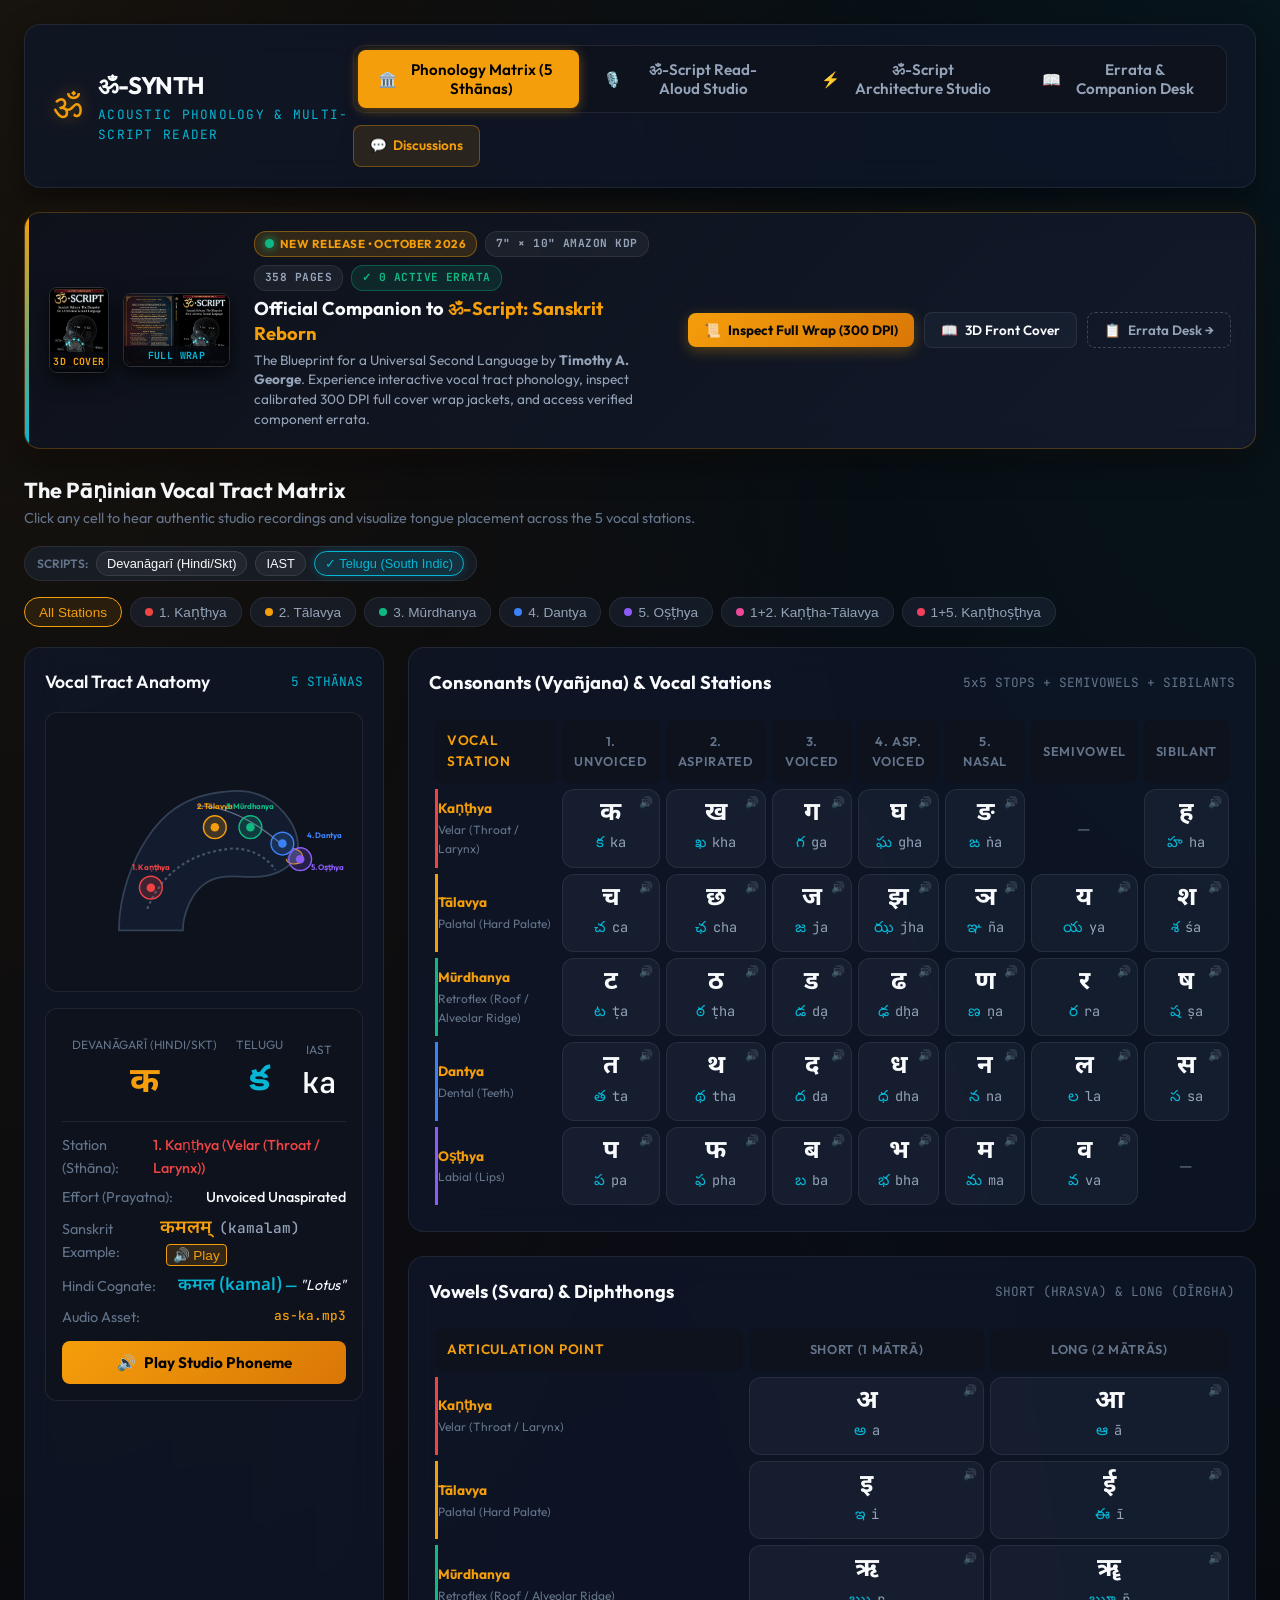
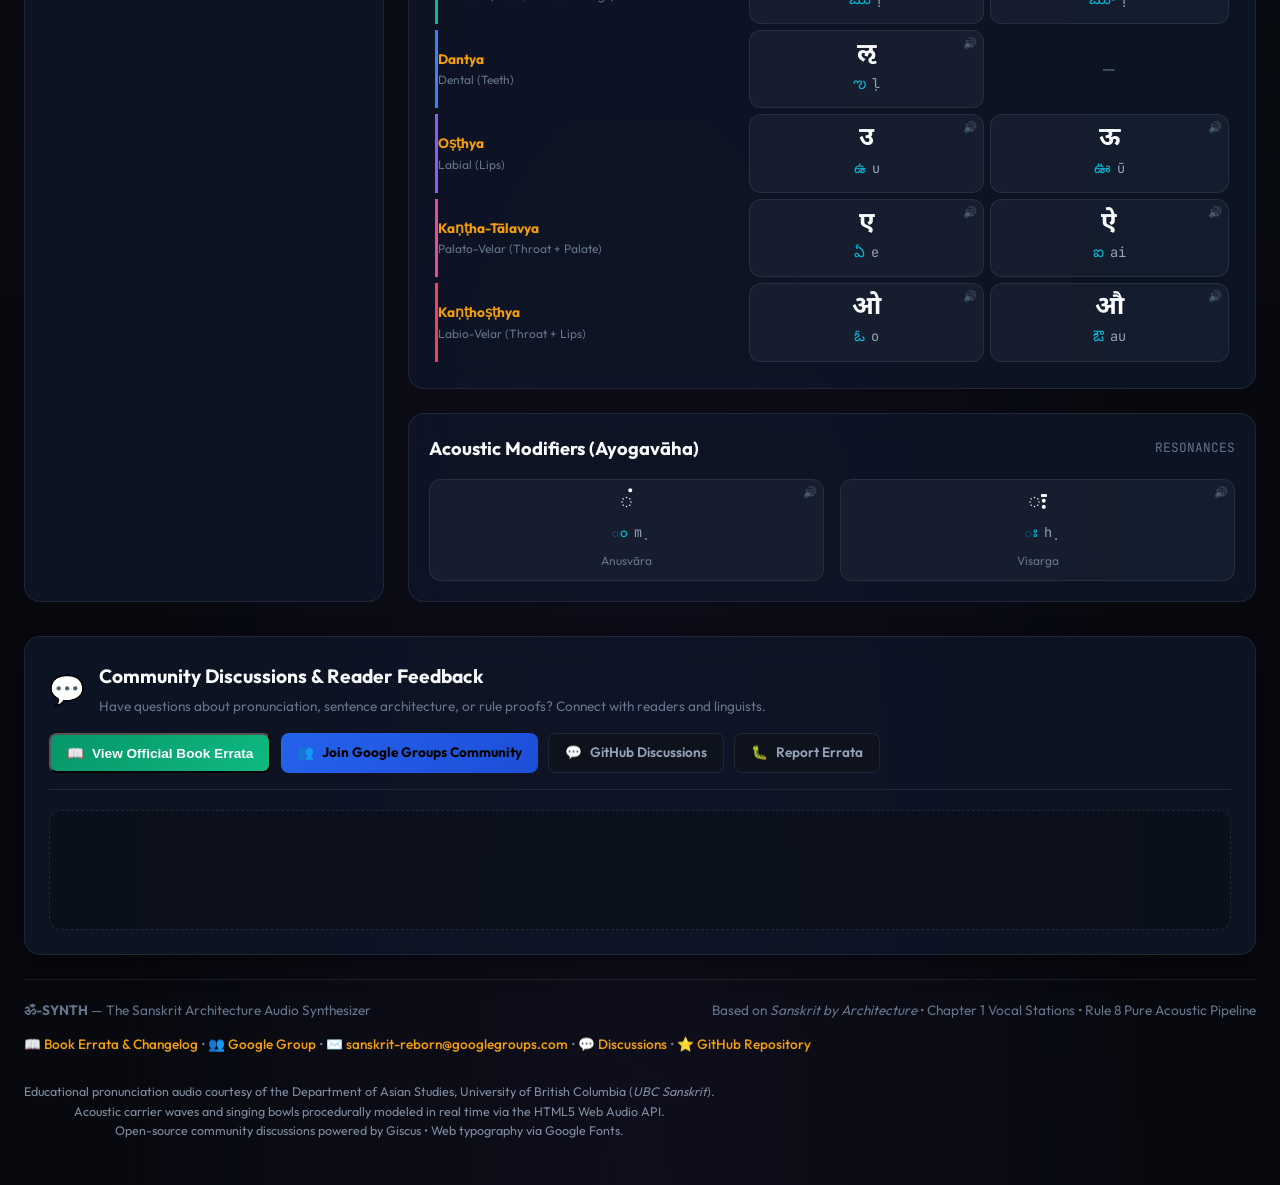
==== commit c8f1c0d8: "feat: add Studio Companion Book Banner, Dual-Series Full Cover Wrap Showcase, and 300 DPI Lightbox V" ====
--- a/index.html
+++ b/index.html
@@ -7,13 +7,16 @@
   <meta name="description" content="State-of-the-art interactive Sanskrit Phonology Matrix and ॐ-Script Read-Aloud Speech Synthesizer with real-time Devanāgarī, Telugu, IAST, English, and Hindi synchrony.">
   <link rel="icon" type="image/svg+xml" href="data:image/svg+xml,<svg xmlns='http://www.w3.org/2000/svg' viewBox='0 0 100 100'><rect width='100' height='100' rx='20' fill='%230a0e17'/><text x='50%' y='68%' font-size='56' text-anchor='middle' fill='%23f59e0b' font-family='sans-serif' font-weight='bold'>ॐ</text></svg>">
   <meta property="og:type" content="website">
-  <meta property="og:title" content="ॐ-SYNTH // The Sanskrit Acoustic Synthesizer">
-  <meta property="og:description" content="Interactive Pāṇinian Phonology Matrix and continuous ॐ-Script Read-Aloud Speech Synthesizer with real-time multi-script synchrony.">
-  <meta property="og:image" content="qr_om_synth_300dpi.png">
+  <meta property="og:title" content="ॐ-SYNTH // Sanskrit Phonology & Multi-Script Studio">
+  <meta property="og:description" content="Official Interactive Companion & Acoustic Synthesizer for ॐ-Script: Sanskrit Reborn by Timothy A. George. 358 Pages • 7x10 Amazon KDP Edition.">
+  <meta property="og:image" content="om_script_front_cover_web.jpg">
   <meta name="twitter:card" content="summary_large_image">
+  <meta name="twitter:title" content="ॐ-Script: Sanskrit Reborn // Official Companion & Studio">
+  <meta name="twitter:description" content="Interactive Pāṇinian Phonology Matrix, 300 DPI Full Cover Wrap Spread, and verified publication errata registry.">
+  <meta name="twitter:image" content="om_script_front_cover_web.jpg">
   <link rel="manifest" href="manifest.json">
   <meta name="theme-color" content="#f59e0b">
-  <link rel="stylesheet" href="style.css?v=2.3.3">
+  <link rel="stylesheet" href="style.css?v=2.3.4">
 </head>
 
 <body>
@@ -51,6 +54,49 @@
         </a>
       </div>
     </header>
+
+    <!-- Studio Companion Book & Full Cover Wrap Banner -->
+    <aside class="companion-book-banner" id="companion-banner" aria-label="Official Book Companion">
+      <div class="banner-inner">
+        <div class="banner-visual-cluster">
+          <div class="banner-book-thumb" onclick="openCoverDesk('front')" title="Click to view 3D Front Cover in Companion Desk">
+            <img src="om_script_front_cover_web.jpg" alt="ॐ-Script: Sanskrit Reborn Front Cover" class="thumb-front-img">
+            <span class="thumb-badge">3D Cover</span>
+          </div>
+          <div class="banner-wrap-thumb" onclick="openCoverDesk('wrap')" title="Click to inspect 300 DPI Full Cover Wrap spread">
+            <img src="om_script_full_cover_wrap_web.jpg" alt="ॐ-Script Full Cover Wrap Print Spread" class="thumb-wrap-img">
+            <span class="thumb-badge wrap-badge">Full Wrap</span>
+          </div>
+        </div>
+
+        <div class="banner-text-content">
+          <div class="banner-pill-row">
+            <span class="banner-pill pulse"><span class="status-dot"></span> NEW RELEASE &bull; OCTOBER 2026</span>
+            <span class="banner-pill mono">7" &times; 10" Amazon KDP</span>
+            <span class="banner-pill mono">358 Pages</span>
+            <span class="banner-pill mono verified">&check; 0 Active Errata</span>
+          </div>
+          <h2 class="banner-heading">
+            Official Companion to <em>ॐ-Script: Sanskrit Reborn</em>
+          </h2>
+          <p class="banner-subtext">
+            The Blueprint for a Universal Second Language by <strong>Timothy A. George</strong>. Experience interactive vocal tract phonology, inspect calibrated 300 DPI full cover wrap jackets, and access verified component errata.
+          </p>
+        </div>
+
+        <div class="banner-cta-cluster">
+          <button class="banner-btn primary" onclick="openCoverDesk('wrap')">
+            <span>📜</span> Inspect Full Wrap (300 DPI)
+          </button>
+          <button class="banner-btn secondary" onclick="openCoverDesk('front')">
+            <span>📖</span> 3D Front Cover
+          </button>
+          <button class="banner-btn ghost" onclick="openCoverDesk('front')">
+            <span>📋</span> Errata Desk &rarr;
+          </button>
+        </div>
+      </div>
+    </aside>
 
     <!-- ===================================================================== -->
     <!-- MODE 1: PHONOLOGY MATRIX & VOCAL TRACT                                -->
@@ -597,7 +643,7 @@
         </div>
 
         <!-- 3D Cover & Full Wrap Suite -->
-        <div class="cover-suite-container">
+        <div class="cover-suite-container" id="cover-suite-anchor">
           <div class="cover-tabs" role="tablist">
             <button class="cover-tab-btn active" onclick="switchCoverView('front')">
               <span>📖</span> Front Cover (3D Edition)
@@ -609,21 +655,23 @@
 
           <!-- Front Cover Panel -->
           <div class="cover-view-panel active" id="cover-view-front">
-            <div class="cover-card-glow">
+            <div class="cover-card-glow" onclick="openLightbox('om_script_front_cover_web.jpg', 'Book 2: ॐ-Script: Sanskrit Reborn — Front Cover (3D Edition)', '7.0&quot; × 10.0&quot; Reference Edition • Golden Baroque Architecture • 300 DPI Print Calibrated')" style="cursor: pointer;" title="Click to expand high-resolution cover">
               <img src="om_script_front_cover_web.jpg" alt="ॐ-Script: Sanskrit Reborn 3D Front Cover" class="cover-img" />
+              <div class="cover-overlay-hint"><span>🔍 Click to Expand High-Res</span></div>
             </div>
             <div class="cover-caption">
-              ॐ-Script: Sanskrit Reborn &bull; Front Cover &bull; 7-Day Free Course Included &bull; Golden Baroque Architecture
+              ॐ-Script: Sanskrit Reborn &bull; Front Cover &bull; 7-Day Free Course Included &bull; Golden Baroque Architecture &bull; <span style="color: var(--accent-saffron); cursor: pointer;" onclick="openLightbox('om_script_front_cover_web.jpg', 'Book 2: ॐ-Script: Sanskrit Reborn — Front Cover (3D Edition)', '7.0&quot; × 10.0&quot; Reference Edition • Golden Baroque Architecture • 300 DPI Print Calibrated')">🔍 View Fullscreen</span>
             </div>
           </div>
 
           <!-- Full Wrap Panel -->
           <div class="cover-view-panel" id="cover-view-wrap">
-            <div class="wrap-card-glow">
+            <div class="wrap-card-glow" onclick="openLightbox('om_script_full_cover_wrap_web.jpg', 'Book 2: ॐ-Script: Sanskrit Reborn — Full Cover Wrap Spread', '15.06&quot; × 10.25&quot; Full Spread • 358 Pages • Spine 0.806&quot; (242 px) • 300 DPI Print Calibrated')" style="cursor: pointer;" title="Click to inspect full 300 DPI wrap spread">
               <img src="om_script_full_cover_wrap_web.jpg" alt="ॐ-Script: Sanskrit Reborn Full Cover Wrap Spread" class="wrap-img" />
+              <div class="cover-overlay-hint"><span>🔍 Click to Inspect 300 DPI Spread</span></div>
             </div>
             <div class="cover-caption">
-              Amazon KDP 7" &times; 10" Full Wrap Spread &bull; Back Cover + Spine (0.806" / 242 px) + Front Cover &bull; 300 DPI Print Calibrated
+              Amazon KDP 7" &times; 10" Full Wrap Spread &bull; Back Cover + Spine (0.806" / 242 px) + Front Cover &bull; 300 DPI Print Calibrated &bull; <span style="color: var(--accent-saffron); cursor: pointer;" onclick="openLightbox('om_script_full_cover_wrap_web.jpg', 'Book 2: ॐ-Script: Sanskrit Reborn — Full Cover Wrap Spread', '15.06&quot; × 10.25&quot; Full Spread • 358 Pages • Spine 0.806&quot; (242 px) • 300 DPI Print Calibrated')">🔍 View Fullscreen</span>
             </div>
           </div>
 
@@ -631,7 +679,8 @@
             <span class="spec-pill">7.0" &times; 10.0" Trim</span>
             <span class="spec-pill">358 Pages (White 50#)</span>
             <span class="spec-pill">0.806" Spine Width</span>
-            <span class="spec-pill">300 DPI Print Calibrated</span>
+            <span class="spec-pill">15.06" &times; 10.25" Spread</span>
+            <span class="spec-pill">300 DPI Calibrated</span>
             <a href="https://github.com/om-script/Om-Script/blob/main/ERRATA.md" target="_blank" rel="noopener noreferrer" class="spec-link">GitHub ERRATA.md &rarr;</a>
           </div>
         </div>
@@ -660,6 +709,95 @@
           <div class="stat-desc">First Edition print run verified &bull; Reader submission desk open</div>
         </div>
       </div>
+
+      <!-- ===================================================================== -->
+      <!-- DUAL-SERIES FULL COVER WRAP LIBRARY (BOOK 1 & BOOK 2)                 -->
+      <!-- ===================================================================== -->
+      <section class="section-card series-showcase-section">
+        <div class="section-header">
+          <div>
+            <h3 class="section-title"><span>📚</span> The Sanskrit by Architecture Companion Library</h3>
+            <p style="color: var(--text-muted); font-size: 0.9rem; margin-top: 4px;">
+              Calibrated 300 DPI full print wrap jackets and official companion desks for both volumes in the series.
+            </p>
+          </div>
+          <span class="badge-status">Two-Volume Architecture Suite</span>
+        </div>
+
+        <div class="series-dual-grid">
+          <!-- Volume 1 Card -->
+          <div class="series-volume-card">
+            <div class="volume-header-pill">VOLUME 1 &bull; FOUNDATIONS</div>
+            <div class="volume-title-wrap">
+              <h4 class="volume-title">Sanskrit by Architecture: Decoding the Rāmāyaṇa</h4>
+              <p class="volume-subtitle">The Structural and Pāṇinian Grammar Architecture Behind Classical Epic Sanskrit</p>
+            </div>
+
+            <!-- Book 1 Full Wrap Preview -->
+            <div class="volume-wrap-preview" onclick="openLightbox('book1_full_wrap_web.jpg', 'Book 1: Sanskrit by Architecture — Full Cover Wrap Spread', '14.73&quot; × 10.25&quot; Full Spread • 216 Pages • Spine 0.486&quot; (146 px) • 300 DPI Print Calibrated')" title="Click to inspect Book 1 Full Wrap">
+              <img src="book1_full_wrap_web.jpg" alt="Book 1 Full Cover Wrap Spread" class="volume-wrap-img">
+              <div class="wrap-hover-overlay">
+                <span>🔍 Inspect Full 300 DPI Wrap Spread</span>
+              </div>
+            </div>
+
+            <div class="volume-specs-list">
+              <div class="spec-row"><span>Trim & Spine:</span><strong>7.0" &times; 10.0" &bull; Spine 0.486" (12.3 mm)</strong></div>
+              <div class="spec-row"><span>Page Extent:</span><strong>216 Pages (White 50#)</strong></div>
+              <div class="spec-row"><span>Full Spread:</span><strong>14.73" &times; 10.25" Print Calibrated</strong></div>
+              <div class="spec-row"><span>Status:</span><span class="badge-status">Print Edition Published</span></div>
+            </div>
+
+            <div class="volume-actions">
+              <button class="btn-vol-primary" onclick="openLightbox('book1_full_wrap_web.jpg', 'Book 1: Sanskrit by Architecture — Full Cover Wrap Spread', '14.73&quot; × 10.25&quot; Full Spread • 216 Pages • Spine 0.486&quot; (146 px) • 300 DPI Print Calibrated')">
+                <span>📜</span> View Book 1 Wrap
+              </button>
+              <button class="btn-vol-secondary" onclick="openLightbox('book1_front_cover_web.jpg', 'Book 1: Sanskrit by Architecture — Front Cover', '7.0&quot; × 10.0&quot; Front Cover • Amazon KDP Reference Edition')">
+                <span>📖</span> Front Cover
+              </button>
+              <a href="https://om-script.github.io/sanskrit-by-architecture/" target="_blank" rel="noopener noreferrer" class="btn-vol-link">
+                <span>🌐</span> Companion Desk &rarr;
+              </a>
+            </div>
+          </div>
+
+          <!-- Volume 2 Card -->
+          <div class="series-volume-card featured-volume">
+            <div class="volume-header-pill highlight">VOLUME 2 &bull; NEW RELEASE &bull; ACTIVE COMPANION</div>
+            <div class="volume-title-wrap">
+              <h4 class="volume-title">ॐ-Script: Sanskrit Reborn</h4>
+              <p class="volume-subtitle">The Blueprint for a Universal Second Language — Architecture, Phonology, and AI Interlingua</p>
+            </div>
+
+            <!-- Book 2 Full Wrap Preview -->
+            <div class="volume-wrap-preview" onclick="openLightbox('om_script_full_cover_wrap_web.jpg', 'Book 2: ॐ-Script: Sanskrit Reborn — Full Cover Wrap Spread', '15.06&quot; × 10.25&quot; Full Spread • 358 Pages • Spine 0.806&quot; (242 px) • 300 DPI Print Calibrated')" title="Click to inspect Book 2 Full Wrap">
+              <img src="om_script_full_cover_wrap_web.jpg" alt="Book 2 Full Cover Wrap Spread" class="volume-wrap-img">
+              <div class="wrap-hover-overlay">
+                <span>🔍 Inspect Full 300 DPI Wrap Spread</span>
+              </div>
+            </div>
+
+            <div class="volume-specs-list">
+              <div class="spec-row"><span>Trim & Spine:</span><strong>7.0" &times; 10.0" &bull; Spine 0.806" (20.5 mm)</strong></div>
+              <div class="spec-row"><span>Page Extent:</span><strong>358 Pages (White 50#)</strong></div>
+              <div class="spec-row"><span>Full Spread:</span><strong>15.06" &times; 10.25" Print Calibrated</strong></div>
+              <div class="spec-row"><span>Status:</span><span class="badge-status">Print Edition Published</span></div>
+            </div>
+
+            <div class="volume-actions">
+              <button class="btn-vol-primary" onclick="openLightbox('om_script_full_cover_wrap_web.jpg', 'Book 2: ॐ-Script: Sanskrit Reborn — Full Cover Wrap Spread', '15.06&quot; × 10.25&quot; Full Spread • 358 Pages • Spine 0.806&quot; (242 px) • 300 DPI Print Calibrated')">
+                <span>📜</span> View Book 2 Wrap
+              </button>
+              <button class="btn-vol-secondary" onclick="openLightbox('om_script_front_cover_web.jpg', 'Book 2: ॐ-Script: Sanskrit Reborn — 3D Front Cover', '7.0&quot; × 10.0&quot; Front Cover • Amazon KDP Reference Edition')">
+                <span>📖</span> 3D Front Cover
+              </button>
+              <button class="btn-vol-link" onclick="switchCoverView('wrap'); document.getElementById('cover-suite-anchor').scrollIntoView({behavior:'smooth'});">
+                <span>✨</span> Interactive Viewer &uarr;
+              </button>
+            </div>
+          </div>
+        </div>
+      </section>
 
       <!-- Verified Errata & Component Audit Registry Card -->
       <section class="section-card">
@@ -1076,9 +1214,37 @@
           data-lang="en"
           data-loading="lazy"
           crossorigin="anonymous"
-          async>
+          async></script>
+
   <!-- Toast Notification Container -->
   <div id="toast" class="toast"></div>
 
+  <!-- High-Resolution Cover Wrap Lightbox Modal -->
+  <div id="cover-lightbox-modal" class="lightbox-overlay" role="dialog" aria-modal="true" aria-label="Cover Image Viewer">
+    <div class="lightbox-container">
+      <div class="lightbox-header">
+        <div class="lightbox-title-wrap">
+          <span class="lightbox-icon">📜</span>
+          <div>
+            <h3 id="lightbox-title" class="lightbox-title">Cover Image Viewer</h3>
+            <p id="lightbox-subtitle" class="lightbox-subtitle">300 DPI High-Resolution Publication Calibrated Spread</p>
+          </div>
+        </div>
+        <div class="lightbox-controls">
+          <a id="lightbox-download-btn" href="#" target="_blank" download class="lightbox-btn" title="Open full raw image in new tab">
+            <span>↗️</span> Open Raw
+          </a>
+          <button class="lightbox-btn" onclick="toggleLightboxZoom()" id="lightbox-zoom-btn" title="Toggle Zoom">
+            <span>🔍</span> Zoom
+          </button>
+          <button class="lightbox-close" onclick="closeLightbox()" aria-label="Close Lightbox">&times;</button>
+        </div>
+      </div>
+      <div class="lightbox-body" id="lightbox-body" onclick="handleLightboxBodyClick(event)">
+        <img id="lightbox-img" src="" alt="Full Resolution Cover Spread" class="lightbox-img">
+      </div>
+    </div>
+  </div>
+
 </body>
 </html>
--- a/style.css
+++ b/style.css
@@ -2241,5 +2241,663 @@
   transform: translateY(0);
 }
 
-
-
+/* ==========================================================================
+   STUDIO COMPANION BOOK BANNER & FULL WRAP PROMOTIONAL RIBBON
+   ========================================================================== */
+.companion-book-banner {
+  background: linear-gradient(135deg, rgba(13, 18, 29, 0.85), rgba(20, 27, 45, 0.85));
+  border: 1px solid rgba(245, 158, 11, 0.25);
+  border-radius: var(--radius-lg);
+  padding: 18px 24px;
+  box-shadow: 0 10px 35px rgba(0, 0, 0, 0.5), 0 0 25px rgba(245, 158, 11, 0.08);
+  backdrop-filter: blur(14px);
+  position: relative;
+  overflow: hidden;
+  animation: bannerFadeIn 0.5s cubic-bezier(0.16, 1, 0.3, 1);
+}
+
+.companion-book-banner::before {
+  content: '';
+  position: absolute;
+  top: 0;
+  left: 0;
+  bottom: 0;
+  width: 4px;
+  background: linear-gradient(180deg, var(--accent-saffron), var(--accent-cyan));
+}
+
+@keyframes bannerFadeIn {
+  from { opacity: 0; transform: translateY(-8px); }
+  to { opacity: 1; transform: translateY(0); }
+}
+
+.banner-inner {
+  display: flex;
+  align-items: center;
+  justify-content: space-between;
+  gap: 24px;
+  flex-wrap: wrap;
+}
+
+.banner-visual-cluster {
+  display: flex;
+  align-items: center;
+  gap: 14px;
+  flex-shrink: 0;
+}
+
+.banner-book-thumb,
+.banner-wrap-thumb {
+  position: relative;
+  cursor: pointer;
+  border-radius: var(--radius-sm);
+  overflow: hidden;
+  box-shadow: 0 8px 20px rgba(0, 0, 0, 0.6);
+  border: 1px solid rgba(255, 255, 255, 0.12);
+  transition: transform 0.3s cubic-bezier(0.16, 1, 0.3, 1), box-shadow 0.3s ease, border-color 0.3s ease;
+}
+
+.banner-book-thumb:hover,
+.banner-wrap-thumb:hover {
+  transform: translateY(-3px) scale(1.04);
+  box-shadow: 0 12px 28px rgba(0, 0, 0, 0.75), 0 0 20px rgba(245, 158, 11, 0.35);
+  border-color: var(--accent-saffron);
+}
+
+.thumb-front-img {
+  width: 58px;
+  height: auto;
+  display: block;
+}
+
+.thumb-wrap-img {
+  width: 105px;
+  height: auto;
+  display: block;
+}
+
+.thumb-badge {
+  position: absolute;
+  bottom: 0;
+  left: 0;
+  right: 0;
+  background: rgba(7, 9, 14, 0.88);
+  color: var(--accent-saffron);
+  font-size: 0.62rem;
+  font-weight: 700;
+  text-align: center;
+  padding: 2px 0;
+  text-transform: uppercase;
+  letter-spacing: 0.04em;
+  font-family: var(--font-mono);
+}
+
+.wrap-badge {
+  color: var(--accent-cyan);
+}
+
+.banner-text-content {
+  flex: 1;
+  min-width: 280px;
+}
+
+.banner-pill-row {
+  display: flex;
+  flex-wrap: wrap;
+  align-items: center;
+  gap: 8px;
+  margin-bottom: 6px;
+}
+
+.banner-pill {
+  font-size: 0.72rem;
+  font-weight: 700;
+  padding: 3px 10px;
+  border-radius: 12px;
+  letter-spacing: 0.04em;
+  text-transform: uppercase;
+  display: inline-flex;
+  align-items: center;
+  gap: 6px;
+}
+
+.banner-pill.pulse {
+  background: rgba(245, 158, 11, 0.15);
+  border: 1px solid rgba(245, 158, 11, 0.4);
+  color: var(--accent-saffron);
+}
+
+.banner-pill.mono {
+  background: rgba(255, 255, 255, 0.05);
+  border: 1px solid var(--border-subtle);
+  color: var(--text-muted);
+  font-family: var(--font-mono);
+  font-size: 0.7rem;
+}
+
+.banner-pill.verified {
+  background: rgba(16, 185, 129, 0.12);
+  border: 1px solid rgba(16, 185, 129, 0.35);
+  color: var(--accent-emerald);
+}
+
+.banner-heading {
+  font-size: 1.15rem;
+  font-weight: 700;
+  color: var(--text-main);
+  margin-bottom: 4px;
+  line-height: 1.35;
+}
+
+.banner-heading em {
+  font-style: normal;
+  color: var(--accent-saffron);
+}
+
+.banner-subtext {
+  font-size: 0.85rem;
+  color: var(--text-muted);
+  line-height: 1.45;
+}
+
+.banner-cta-cluster {
+  display: flex;
+  align-items: center;
+  gap: 10px;
+  flex-wrap: wrap;
+  flex-shrink: 0;
+}
+
+.banner-btn {
+  font-family: var(--font-main);
+  font-size: 0.84rem;
+  font-weight: 600;
+  padding: 9px 16px;
+  border-radius: var(--radius-sm);
+  cursor: pointer;
+  display: inline-flex;
+  align-items: center;
+  gap: 7px;
+  text-decoration: none;
+  transition: var(--transition-smooth);
+  border: none;
+}
+
+.banner-btn.primary {
+  background: linear-gradient(135deg, var(--accent-saffron), var(--accent-amber));
+  color: #07090e;
+  font-weight: 700;
+  box-shadow: 0 4px 14px rgba(245, 158, 11, 0.3);
+}
+
+.banner-btn.primary:hover {
+  background: #fbbf24;
+  transform: translateY(-1px);
+  box-shadow: 0 6px 18px rgba(245, 158, 11, 0.45);
+}
+
+.banner-btn.secondary {
+  background: var(--bg-card);
+  border: 1px solid var(--border-subtle);
+  color: var(--text-main);
+}
+
+.banner-btn.secondary:hover {
+  border-color: var(--accent-saffron);
+  background: rgba(245, 158, 11, 0.1);
+  color: var(--accent-saffron);
+}
+
+.banner-btn.ghost {
+  background: transparent;
+  border: 1px dashed rgba(255, 255, 255, 0.2);
+  color: var(--text-muted);
+}
+
+.banner-btn.ghost:hover {
+  border-color: var(--accent-emerald);
+  color: var(--accent-emerald);
+}
+
+/* Cover overlay hint */
+.cover-overlay-hint {
+  position: absolute;
+  bottom: 12px;
+  left: 50%;
+  transform: translateX(-50%);
+  background: rgba(7, 9, 14, 0.88);
+  border: 1px solid var(--accent-saffron);
+  border-radius: 20px;
+  padding: 4px 14px;
+  font-size: 0.72rem;
+  font-weight: 600;
+  color: var(--accent-saffron);
+  font-family: var(--font-mono);
+  opacity: 0;
+  transition: opacity 0.25s ease, transform 0.25s ease;
+  pointer-events: none;
+  white-space: nowrap;
+}
+
+.cover-card-glow:hover .cover-overlay-hint,
+.wrap-card-glow:hover .cover-overlay-hint {
+  opacity: 1;
+  transform: translateX(-50%) translateY(-2px);
+}
+
+/* ==========================================================================
+   DUAL-SERIES COMPANION LIBRARY SHOWCASE (BOOK 1 & BOOK 2)
+   ========================================================================== */
+.series-showcase-section {
+  border: 1px solid rgba(245, 158, 11, 0.2);
+}
+
+.series-dual-grid {
+  display: grid;
+  grid-template-columns: repeat(auto-fit, minmax(360px, 1fr));
+  gap: 24px;
+  margin-top: 10px;
+}
+
+.series-volume-card {
+  background: var(--bg-secondary);
+  border: 1px solid var(--border-subtle);
+  border-radius: var(--radius-md);
+  padding: 24px;
+  display: flex;
+  flex-direction: column;
+  justify-content: space-between;
+  gap: 18px;
+  position: relative;
+  transition: var(--transition-smooth);
+}
+
+.series-volume-card:hover {
+  border-color: rgba(255, 255, 255, 0.2);
+  transform: translateY(-2px);
+  box-shadow: 0 12px 30px rgba(0, 0, 0, 0.4);
+}
+
+.series-volume-card.featured-volume {
+  border-color: rgba(245, 158, 11, 0.35);
+  box-shadow: 0 0 30px rgba(245, 158, 11, 0.08);
+}
+
+.series-volume-card.featured-volume:hover {
+  border-color: var(--accent-saffron);
+  box-shadow: 0 12px 35px rgba(0, 0, 0, 0.5), 0 0 30px rgba(245, 158, 11, 0.2);
+}
+
+.volume-header-pill {
+  font-size: 0.72rem;
+  font-weight: 700;
+  color: var(--accent-cyan);
+  background: rgba(6, 182, 212, 0.1);
+  border: 1px solid rgba(6, 182, 212, 0.25);
+  padding: 4px 12px;
+  border-radius: 12px;
+  width: fit-content;
+  text-transform: uppercase;
+  letter-spacing: 0.05em;
+  font-family: var(--font-mono);
+}
+
+.volume-header-pill.highlight {
+  color: var(--accent-saffron);
+  background: rgba(245, 158, 11, 0.12);
+  border-color: rgba(245, 158, 11, 0.35);
+}
+
+.volume-title-wrap {
+  margin-top: -6px;
+}
+
+.volume-title {
+  font-size: 1.18rem;
+  font-weight: 700;
+  color: var(--text-main);
+  line-height: 1.3;
+  margin-bottom: 6px;
+}
+
+.volume-subtitle {
+  font-size: 0.85rem;
+  color: var(--text-muted);
+  line-height: 1.45;
+}
+
+.volume-wrap-preview {
+  position: relative;
+  border-radius: var(--radius-sm);
+  overflow: hidden;
+  border: 1px solid rgba(255, 255, 255, 0.1);
+  background: #000;
+  cursor: pointer;
+  box-shadow: 0 8px 24px rgba(0, 0, 0, 0.6);
+  transition: transform 0.35s cubic-bezier(0.16, 1, 0.3, 1), box-shadow 0.35s ease, border-color 0.35s ease;
+}
+
+.volume-wrap-preview:hover {
+  transform: scale(1.02);
+  border-color: var(--accent-saffron);
+  box-shadow: 0 14px 34px rgba(0, 0, 0, 0.8), 0 0 25px rgba(245, 158, 11, 0.25);
+}
+
+.volume-wrap-img {
+  width: 100%;
+  height: auto;
+  display: block;
+  transition: opacity 0.3s ease;
+}
+
+.wrap-hover-overlay {
+  position: absolute;
+  inset: 0;
+  background: rgba(7, 9, 14, 0.65);
+  display: flex;
+  align-items: center;
+  justify-content: center;
+  opacity: 0;
+  transition: opacity 0.25s ease;
+}
+
+.wrap-hover-overlay span {
+  font-size: 0.82rem;
+  font-weight: 600;
+  color: #fff;
+  background: rgba(13, 18, 29, 0.9);
+  padding: 8px 16px;
+  border-radius: 20px;
+  border: 1px solid var(--accent-saffron);
+  box-shadow: 0 4px 14px rgba(0, 0, 0, 0.5);
+}
+
+.volume-wrap-preview:hover .wrap-hover-overlay {
+  opacity: 1;
+}
+
+.volume-specs-list {
+  display: flex;
+  flex-direction: column;
+  gap: 8px;
+  background: rgba(0, 0, 0, 0.25);
+  padding: 12px 14px;
+  border-radius: var(--radius-sm);
+  border: 1px solid var(--border-subtle);
+  font-size: 0.82rem;
+}
+
+.spec-row {
+  display: flex;
+  justify-content: space-between;
+  align-items: center;
+  gap: 8px;
+}
+
+.spec-row span {
+  color: var(--text-dim);
+}
+
+.spec-row strong {
+  color: var(--text-main);
+  font-family: var(--font-mono);
+  font-size: 0.8rem;
+}
+
+.volume-actions {
+  display: flex;
+  flex-wrap: wrap;
+  gap: 10px;
+}
+
+.btn-vol-primary {
+  flex: 1;
+  min-width: 130px;
+  background: rgba(245, 158, 11, 0.15);
+  border: 1px solid rgba(245, 158, 11, 0.4);
+  color: var(--accent-saffron);
+  padding: 10px 14px;
+  border-radius: var(--radius-sm);
+  font-size: 0.82rem;
+  font-weight: 700;
+  cursor: pointer;
+  display: inline-flex;
+  align-items: center;
+  justify-content: center;
+  gap: 6px;
+  transition: var(--transition-smooth);
+}
+
+.btn-vol-primary:hover {
+  background: var(--accent-saffron);
+  color: #07090e;
+  box-shadow: 0 4px 14px var(--accent-saffron-glow);
+}
+
+.btn-vol-secondary {
+  background: var(--bg-card);
+  border: 1px solid var(--border-subtle);
+  color: var(--text-main);
+  padding: 10px 14px;
+  border-radius: var(--radius-sm);
+  font-size: 0.82rem;
+  font-weight: 600;
+  cursor: pointer;
+  display: inline-flex;
+  align-items: center;
+  justify-content: center;
+  gap: 6px;
+  transition: var(--transition-smooth);
+}
+
+.btn-vol-secondary:hover {
+  border-color: rgba(255, 255, 255, 0.25);
+  background: rgba(255, 255, 255, 0.06);
+}
+
+.btn-vol-link {
+  background: transparent;
+  border: 1px solid rgba(6, 182, 212, 0.35);
+  color: var(--accent-cyan);
+  padding: 10px 14px;
+  border-radius: var(--radius-sm);
+  font-size: 0.82rem;
+  font-weight: 600;
+  text-decoration: none;
+  cursor: pointer;
+  display: inline-flex;
+  align-items: center;
+  justify-content: center;
+  gap: 6px;
+  transition: var(--transition-smooth);
+}
+
+.btn-vol-link:hover {
+  background: rgba(6, 182, 212, 0.15);
+  border-color: var(--accent-cyan);
+}
+
+/* ==========================================================================
+   COVER LIGHTBOX MODAL
+   ========================================================================== */
+.lightbox-overlay {
+  position: fixed;
+  inset: 0;
+  background: rgba(5, 7, 12, 0.94);
+  backdrop-filter: blur(16px);
+  z-index: 100000;
+  display: flex;
+  align-items: center;
+  justify-content: center;
+  padding: 20px;
+  opacity: 0;
+  pointer-events: none;
+  transition: opacity 0.3s cubic-bezier(0.16, 1, 0.3, 1);
+}
+
+.lightbox-overlay.active {
+  opacity: 1;
+  pointer-events: auto;
+}
+
+.lightbox-container {
+  width: 95vw;
+  max-width: 1400px;
+  height: 90vh;
+  background: var(--bg-secondary);
+  border: 1px solid rgba(255, 255, 255, 0.12);
+  border-radius: var(--radius-lg);
+  display: flex;
+  flex-direction: column;
+  overflow: hidden;
+  box-shadow: 0 25px 60px rgba(0, 0, 0, 0.9), 0 0 40px rgba(245, 158, 11, 0.15);
+  animation: lightboxScale 0.35s cubic-bezier(0.16, 1, 0.3, 1);
+}
+
+@keyframes lightboxScale {
+  from { transform: scale(0.95); opacity: 0; }
+  to { transform: scale(1); opacity: 1; }
+}
+
+.lightbox-header {
+  display: flex;
+  align-items: center;
+  justify-content: space-between;
+  padding: 14px 22px;
+  background: rgba(10, 14, 23, 0.9);
+  border-bottom: 1px solid var(--border-subtle);
+  flex-shrink: 0;
+}
+
+.lightbox-title-wrap {
+  display: flex;
+  align-items: center;
+  gap: 12px;
+}
+
+.lightbox-icon {
+  font-size: 1.5rem;
+}
+
+.lightbox-title {
+  font-size: 1.05rem;
+  font-weight: 700;
+  color: var(--text-main);
+}
+
+.lightbox-subtitle {
+  font-size: 0.78rem;
+  color: var(--text-dim);
+  font-family: var(--font-mono);
+}
+
+.lightbox-controls {
+  display: flex;
+  align-items: center;
+  gap: 10px;
+}
+
+.lightbox-btn {
+  background: rgba(255, 255, 255, 0.06);
+  border: 1px solid var(--border-subtle);
+  color: var(--text-main);
+  padding: 6px 12px;
+  border-radius: var(--radius-sm);
+  font-size: 0.78rem;
+  font-weight: 600;
+  font-family: var(--font-mono);
+  text-decoration: none;
+  cursor: pointer;
+  display: inline-flex;
+  align-items: center;
+  gap: 6px;
+  transition: var(--transition-smooth);
+}
+
+.lightbox-btn:hover {
+  background: rgba(245, 158, 11, 0.15);
+  border-color: var(--accent-saffron);
+  color: var(--accent-saffron);
+}
+
+.lightbox-close {
+  background: transparent;
+  border: none;
+  color: var(--text-muted);
+  font-size: 1.8rem;
+  line-height: 1;
+  cursor: pointer;
+  padding: 0 6px;
+  transition: color 0.2s ease;
+}
+
+.lightbox-close:hover {
+  color: var(--accent-crimson);
+}
+
+.lightbox-body {
+  flex: 1;
+  overflow: auto;
+  display: flex;
+  align-items: center;
+  justify-content: center;
+  padding: 20px;
+  background: #04060a;
+}
+
+.lightbox-img {
+  max-width: 100%;
+  max-height: 100%;
+  object-fit: contain;
+  border-radius: var(--radius-sm);
+  box-shadow: 0 10px 40px rgba(0, 0, 0, 0.8);
+  transition: max-width 0.3s ease, max-height 0.3s ease, transform 0.3s ease;
+}
+
+.lightbox-img.zoomed {
+  max-width: none;
+  max-height: none;
+  width: 100%;
+  cursor: zoom-out;
+}
+
+/* Responsive Breakpoints */
+@media (max-width: 768px) {
+  .companion-book-banner {
+    padding: 16px;
+  }
+  .banner-inner {
+    flex-direction: column;
+    align-items: flex-start;
+    gap: 16px;
+  }
+  .banner-visual-cluster {
+    width: 100%;
+    justify-content: center;
+  }
+  .banner-cta-cluster {
+    width: 100%;
+  }
+  .banner-btn {
+    flex: 1;
+    justify-content: center;
+  }
+  .series-dual-grid {
+    grid-template-columns: 1fr;
+  }
+  .lightbox-container {
+    width: 98vw;
+    height: 94vh;
+  }
+  .lightbox-header {
+    padding: 10px 14px;
+  }
+  .lightbox-title {
+    font-size: 0.95rem;
+  }
+}
+
+
+
+
+
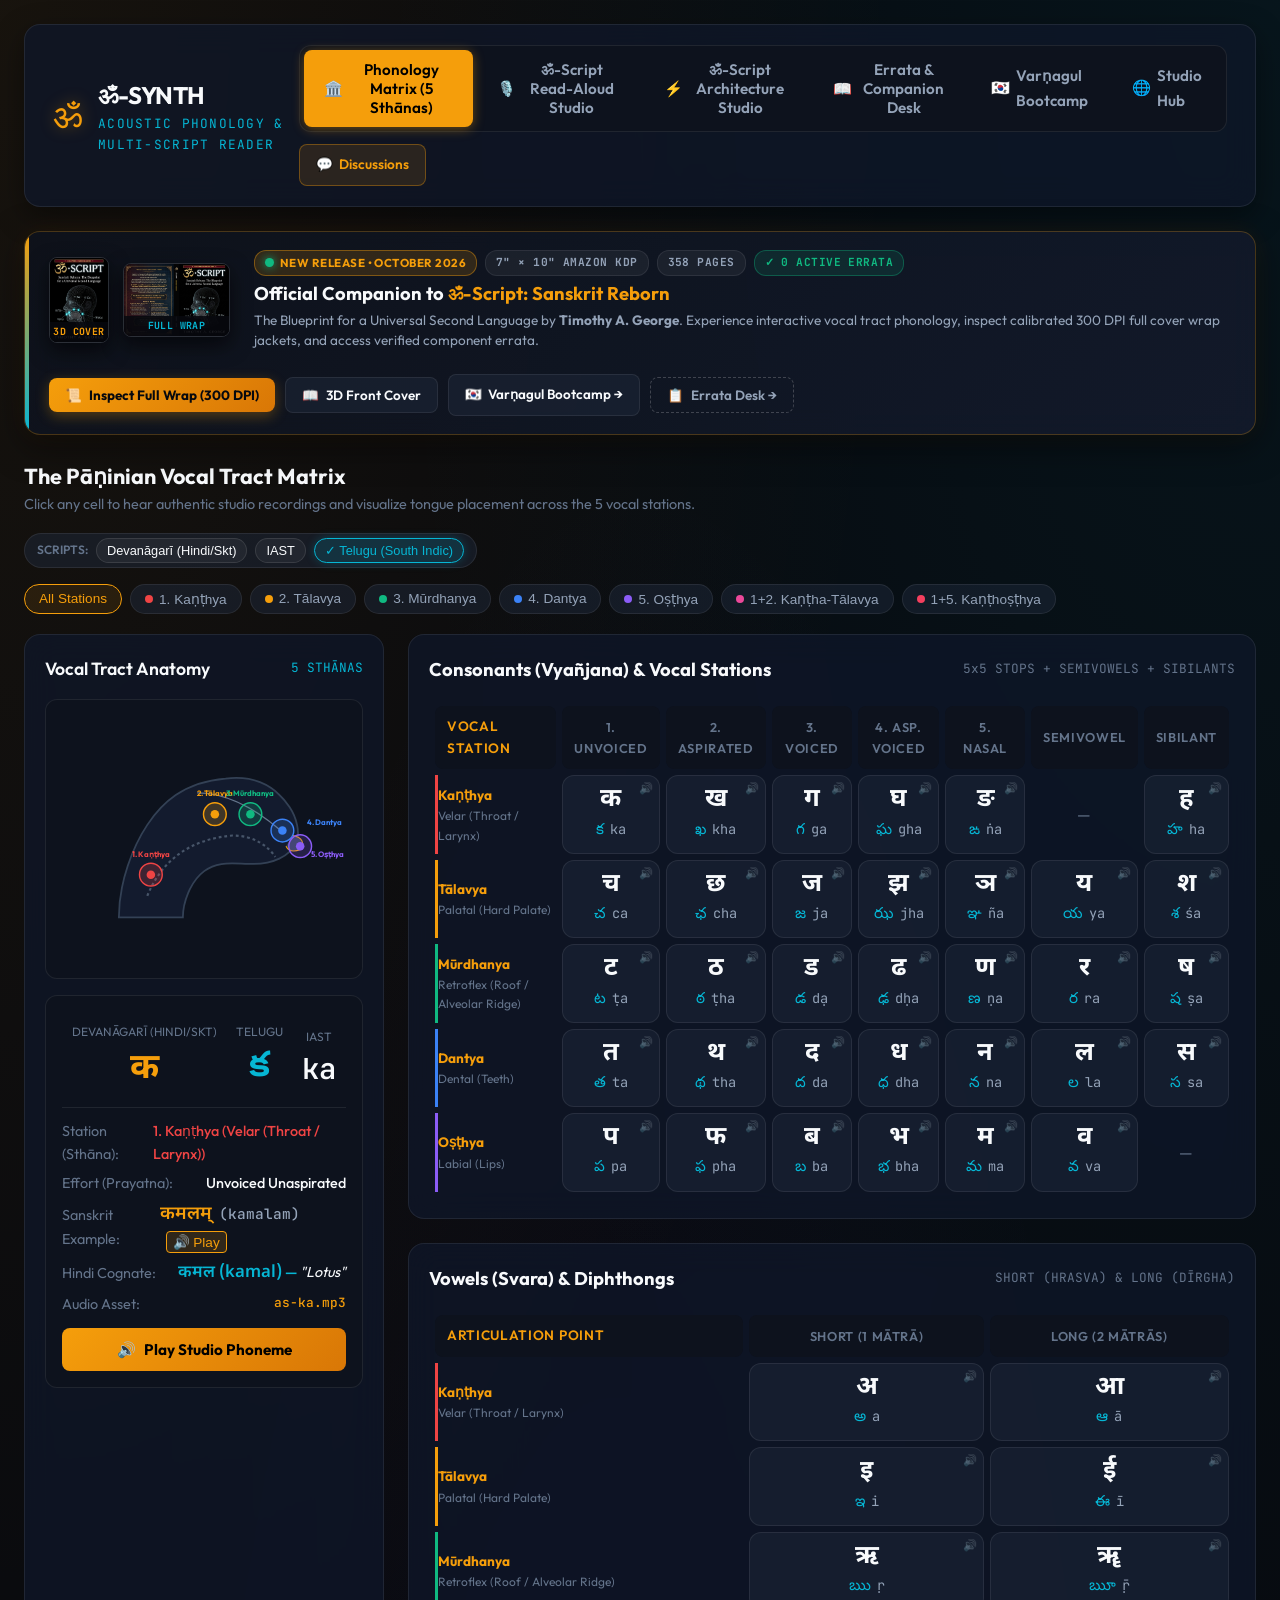
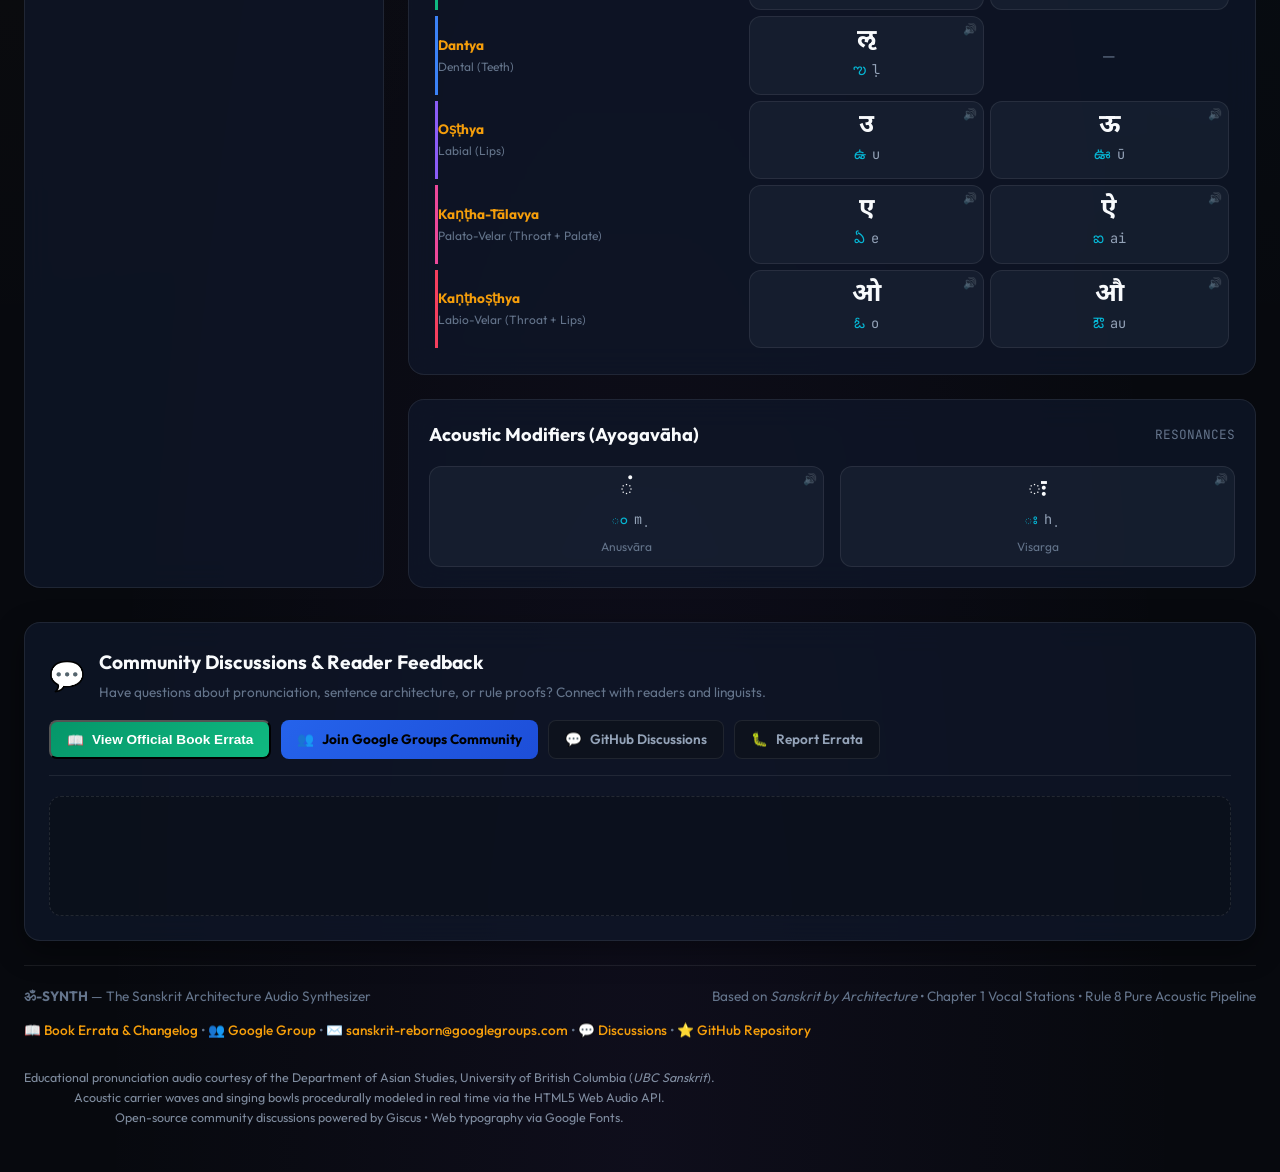
==== commit 056c51bf: "feat: deploy Varṇagul 3.1 8-Day Bootcamp, 2D Vector Circuit Studio, and Praṇava Master Engine" ====
--- a/index.html
+++ b/index.html
@@ -48,6 +48,12 @@
           <button class="tab-btn" data-target="errata-panel" id="tab-errata-btn">
             <span>📖</span> Errata & Companion Desk
           </button>
+          <a href="Varnagul_Bootcamp_Web.html" class="tab-btn" style="text-decoration:none; display:inline-flex; align-items:center; gap:6px;" title="Open Varṇagul 8-Day Interactive Bootcamp">
+            <span>🇰🇷</span> Varṇagul Bootcamp
+          </a>
+          <a href="varnagul_hub.html" class="tab-btn" style="text-decoration:none; display:inline-flex; align-items:center; gap:6px;" title="Open Studio Architecture Hub">
+            <span>🌐</span> Studio Hub
+          </a>
         </nav>
         <a href="#community-section" class="community-header-link" title="Jump to Community Discussions & Reader Feedback">
           <span>💬</span> Discussions
@@ -91,6 +97,9 @@
           <button class="banner-btn secondary" onclick="openCoverDesk('front')">
             <span>📖</span> 3D Front Cover
           </button>
+          <a href="Varnagul_Bootcamp_Web.html" class="banner-btn secondary" style="text-decoration:none; display:inline-flex; align-items:center; gap:6px;">
+            <span>🇰🇷</span> Varṇagul Bootcamp &rarr;
+          </a>
           <button class="banner-btn ghost" onclick="openCoverDesk('front')">
             <span>📋</span> Errata Desk &rarr;
           </button>
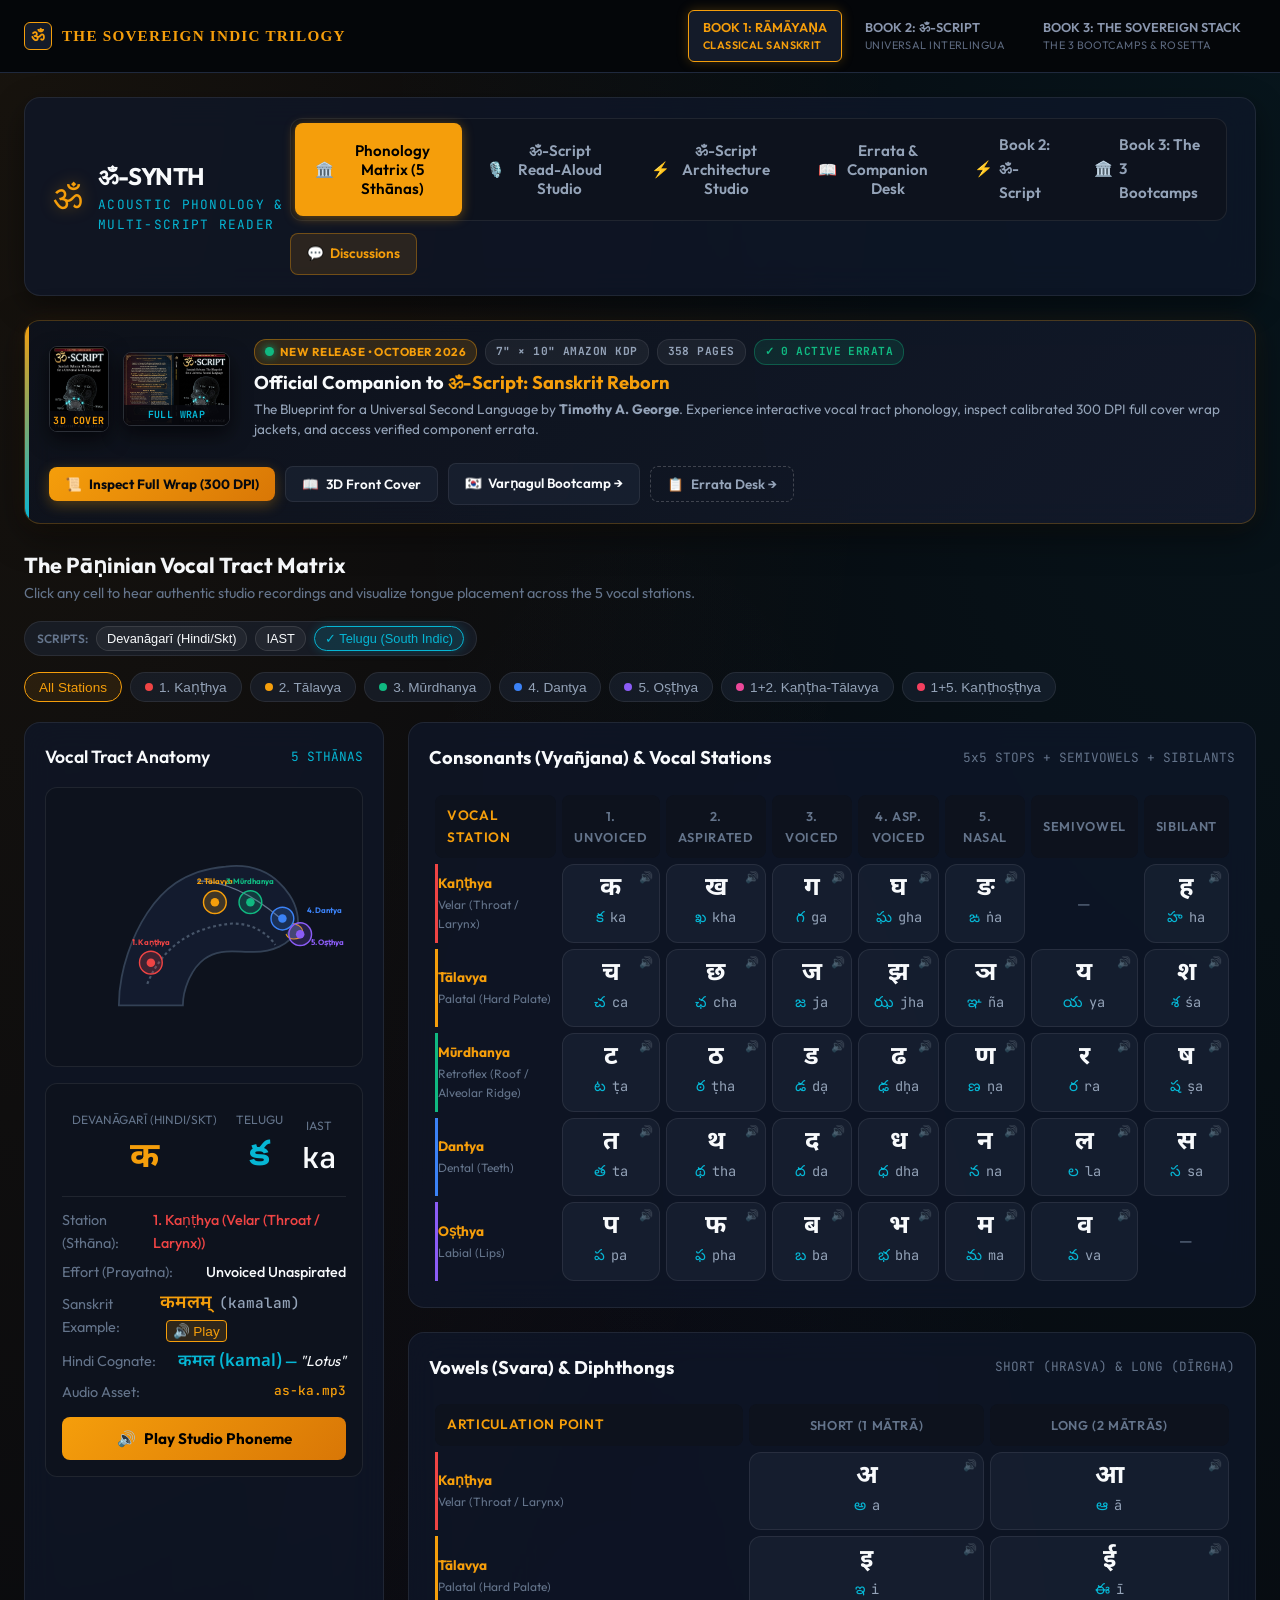
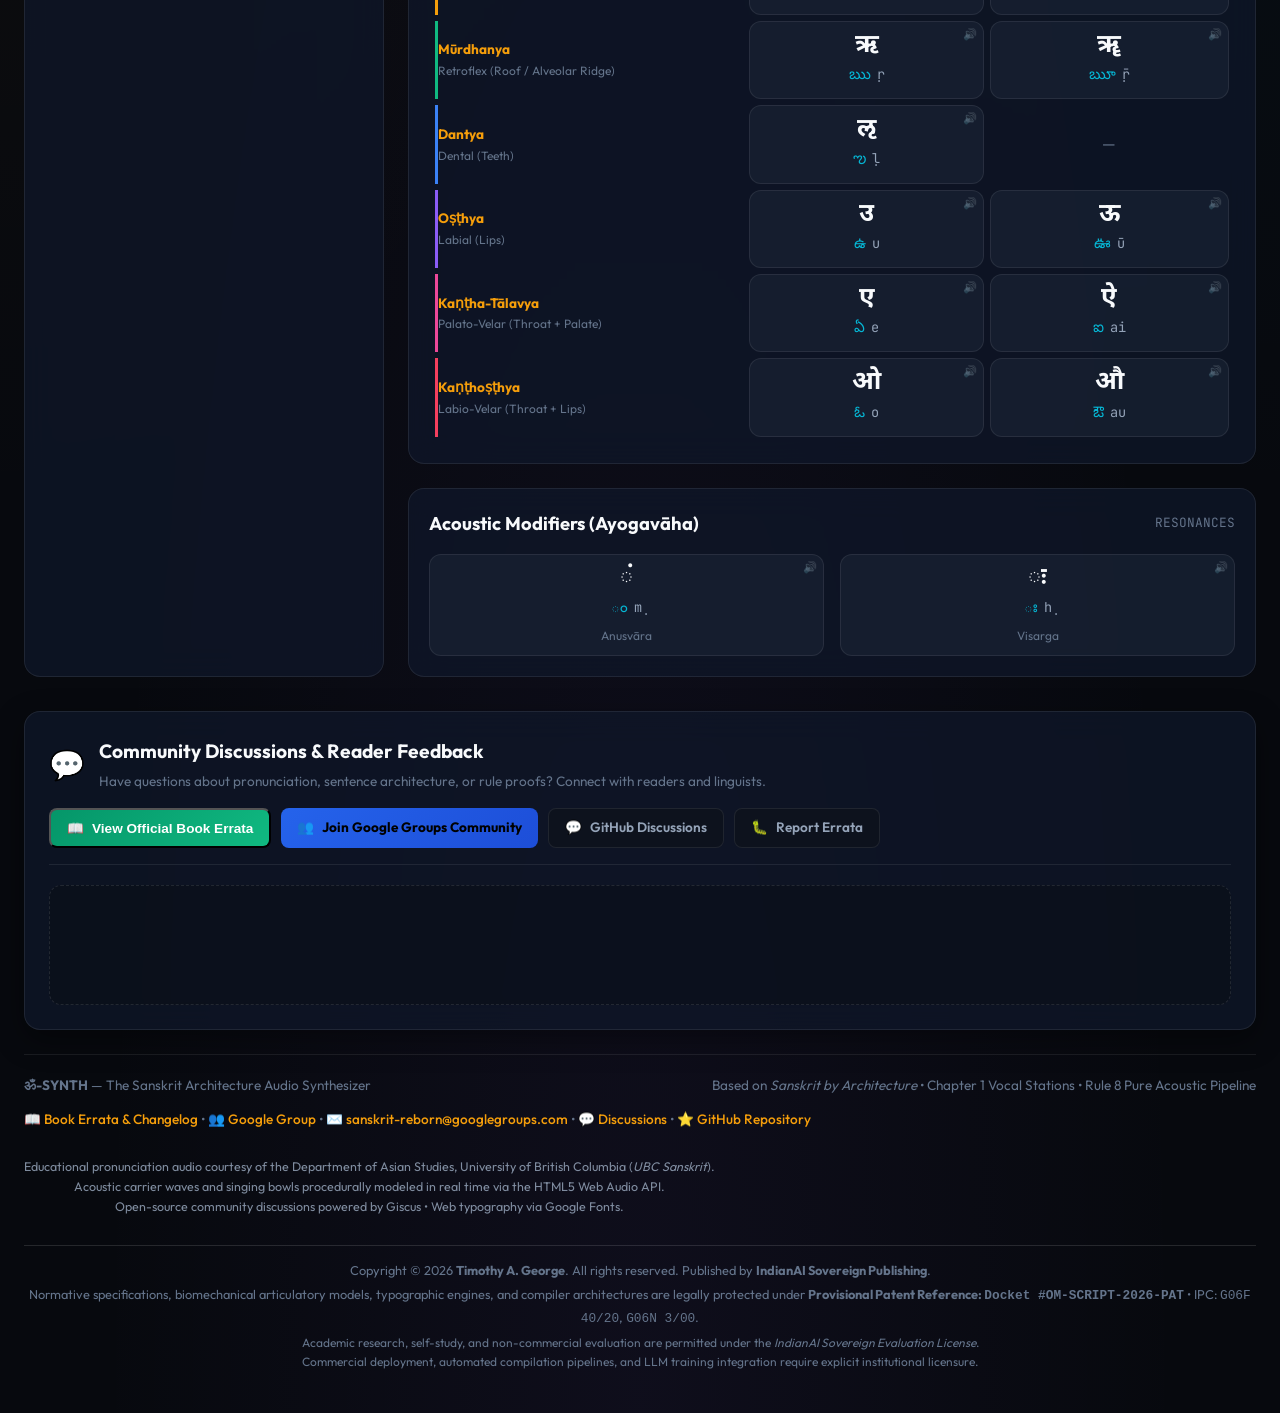
==== commit 027ae4fc: "Protect IP: generalize root lexicon terminology and publish trilogy pages" ====
--- a/index.html
+++ b/index.html
@@ -17,9 +17,118 @@
   <link rel="manifest" href="manifest.json">
   <meta name="theme-color" content="#f59e0b">
   <link rel="stylesheet" href="style.css?v=2.3.4">
+  <style>
+    /* Global Trilogy Ribbon */
+    .trilogy-ribbon {
+      background: #040609;
+      border-bottom: 1px solid #1f293d;
+      padding: 10px 24px;
+      position: sticky;
+      top: 0;
+      z-index: 1000;
+      backdrop-filter: blur(12px);
+    }
+    .trilogy-inner {
+      max-width: 1400px;
+      margin: 0 auto;
+      display: flex;
+      align-items: center;
+      justify-content: space-between;
+      gap: 16px;
+      flex-wrap: wrap;
+    }
+    .trilogy-brand {
+      display: flex;
+      align-items: center;
+      gap: 10px;
+      font-family: 'Cinzel', serif;
+      color: #f59e0b;
+      font-size: 0.95rem;
+      letter-spacing: 0.08em;
+      font-weight: 700;
+    }
+    .trilogy-symbol {
+      width: 28px;
+      height: 28px;
+      background: #141b29;
+      border: 1px solid #f59e0b;
+      border-radius: 6px;
+      display: grid;
+      place-items: center;
+      font-size: 1rem;
+      color: #f59e0b;
+    }
+    .trilogy-books {
+      display: flex;
+      align-items: center;
+      gap: 8px;
+      flex-wrap: wrap;
+    }
+    .trilogy-tab {
+      display: flex;
+      flex-direction: column;
+      padding: 6px 14px;
+      border-radius: 6px;
+      background: transparent;
+      border: 1px solid transparent;
+      color: #8a96ae;
+      text-decoration: none;
+      font-size: 0.8rem;
+      font-weight: 600;
+      transition: all 0.2s ease;
+    }
+    .trilogy-tab span.book-sub {
+      font-size: 0.68rem;
+      font-weight: 400;
+      color: #5c687e;
+      text-transform: uppercase;
+      letter-spacing: 0.04em;
+    }
+    .trilogy-tab:hover {
+      background: #0e131d;
+      border-color: #1f293d;
+      color: #e8ecf4;
+    }
+    .trilogy-tab.active {
+      background: #141b29;
+      border-color: #f59e0b;
+      color: #f59e0b;
+      box-shadow: 0 0 12px rgba(245, 158, 11, 0.25);
+    }
+    .trilogy-tab.active span.book-sub {
+      color: #f59e0b;
+      font-weight: 600;
+    }
+
+  </style>
 </head>
 
 <body>
+
+  <!-- GLOBAL TRILOGY NAVIGATION RIBBON -->
+  <nav class="trilogy-ribbon">
+    <div class="trilogy-inner">
+      <div class="trilogy-brand">
+        <div class="trilogy-symbol">ॐ</div>
+        <span>THE SOVEREIGN INDIC TRILOGY</span>
+      </div>
+      <div class="trilogy-books">
+        <a href="index.html" class="trilogy-tab active">
+          <span>BOOK 1: RĀMĀYAṆA</span>
+          <span class="book-sub">Classical Sanskrit</span>
+        </a>
+        <a href="book2_omscript.html" class="trilogy-tab">
+          <span>BOOK 2: ॐ-SCRIPT</span>
+          <span class="book-sub">Universal Interlingua</span>
+        </a>
+        <a href="book3_unleashed.html" class="trilogy-tab">
+          <span>BOOK 3: THE SOVEREIGN STACK</span>
+          <span class="book-sub">The 3 Bootcamps & Rosetta</span>
+        </a>
+      </div>
+    </div>
+  </nav>
+
 
   <div class="app-container">
 
@@ -48,11 +157,11 @@
           <button class="tab-btn" data-target="errata-panel" id="tab-errata-btn">
             <span>📖</span> Errata & Companion Desk
           </button>
-          <a href="Varnagul_Bootcamp_Web.html" class="tab-btn" style="text-decoration:none; display:inline-flex; align-items:center; gap:6px;" title="Open Varṇagul 8-Day Interactive Bootcamp">
-            <span>🇰🇷</span> Varṇagul Bootcamp
+          <a href="book2_omscript.html" class="tab-btn" style="text-decoration:none; display:inline-flex; align-items:center; gap:6px;" title="Open Book 2: ॐ-Script Universal Interlingua Studio">
+            <span>⚡</span> Book 2: ॐ-Script
           </a>
-          <a href="varnagul_hub.html" class="tab-btn" style="text-decoration:none; display:inline-flex; align-items:center; gap:6px;" title="Open Studio Architecture Hub">
-            <span>🌐</span> Studio Hub
+          <a href="book3_unleashed.html" class="tab-btn" style="text-decoration:none; display:inline-flex; align-items:center; gap:6px;" title="Open Book 3: The Sovereign Stack (3 Bootcamps & Rosetta Stone)">
+            <span>🏛️</span> Book 3: The 3 Bootcamps
           </a>
         </nav>
         <a href="#community-section" class="community-header-link" title="Jump to Community Discussions & Reader Feedback">
@@ -1087,6 +1196,20 @@
         Acoustic carrier waves and singing bowls procedurally modeled in real time via the HTML5 Web Audio API.<br>
         Open-source community discussions powered by Giscus &bull; Web typography via Google Fonts.
       </div>
+    
+      <div class="footer-legal" style="margin-top:16px; padding-top:14px; border-top:1px solid rgba(255,255,255,0.12); font-size:0.8rem; line-height:1.6; color:var(--text-dim, #999); text-align:center;">
+        <p style="margin-bottom:4px;">
+          Copyright &copy; 2026 <strong>Timothy A. George</strong>. All rights reserved. Published by <strong>IndianAI Sovereign Publishing</strong>.
+        </p>
+        <p style="margin-bottom:4px;">
+          Normative specifications, biomechanical articulatory models, typographic engines, and compiler architectures are legally protected under 
+          <strong>Provisional Patent Reference: <code>Docket #OM-SCRIPT-2026-PAT</code></strong> &bull; IPC: <code>G06F 40/20</code>, <code>G06N 3/00</code>.
+        </p>
+        <p style="font-size:0.75rem; color:var(--text-dim, #888);">
+          Academic research, self-study, and non-commercial evaluation are permitted under the <em>IndianAI Sovereign Evaluation License</em>.<br>
+          Commercial deployment, automated compilation pipelines, and LLM training integration require explicit institutional licensure.
+        </p>
+      </div>
     </footer>
 
     <!-- ===================================================================== -->
